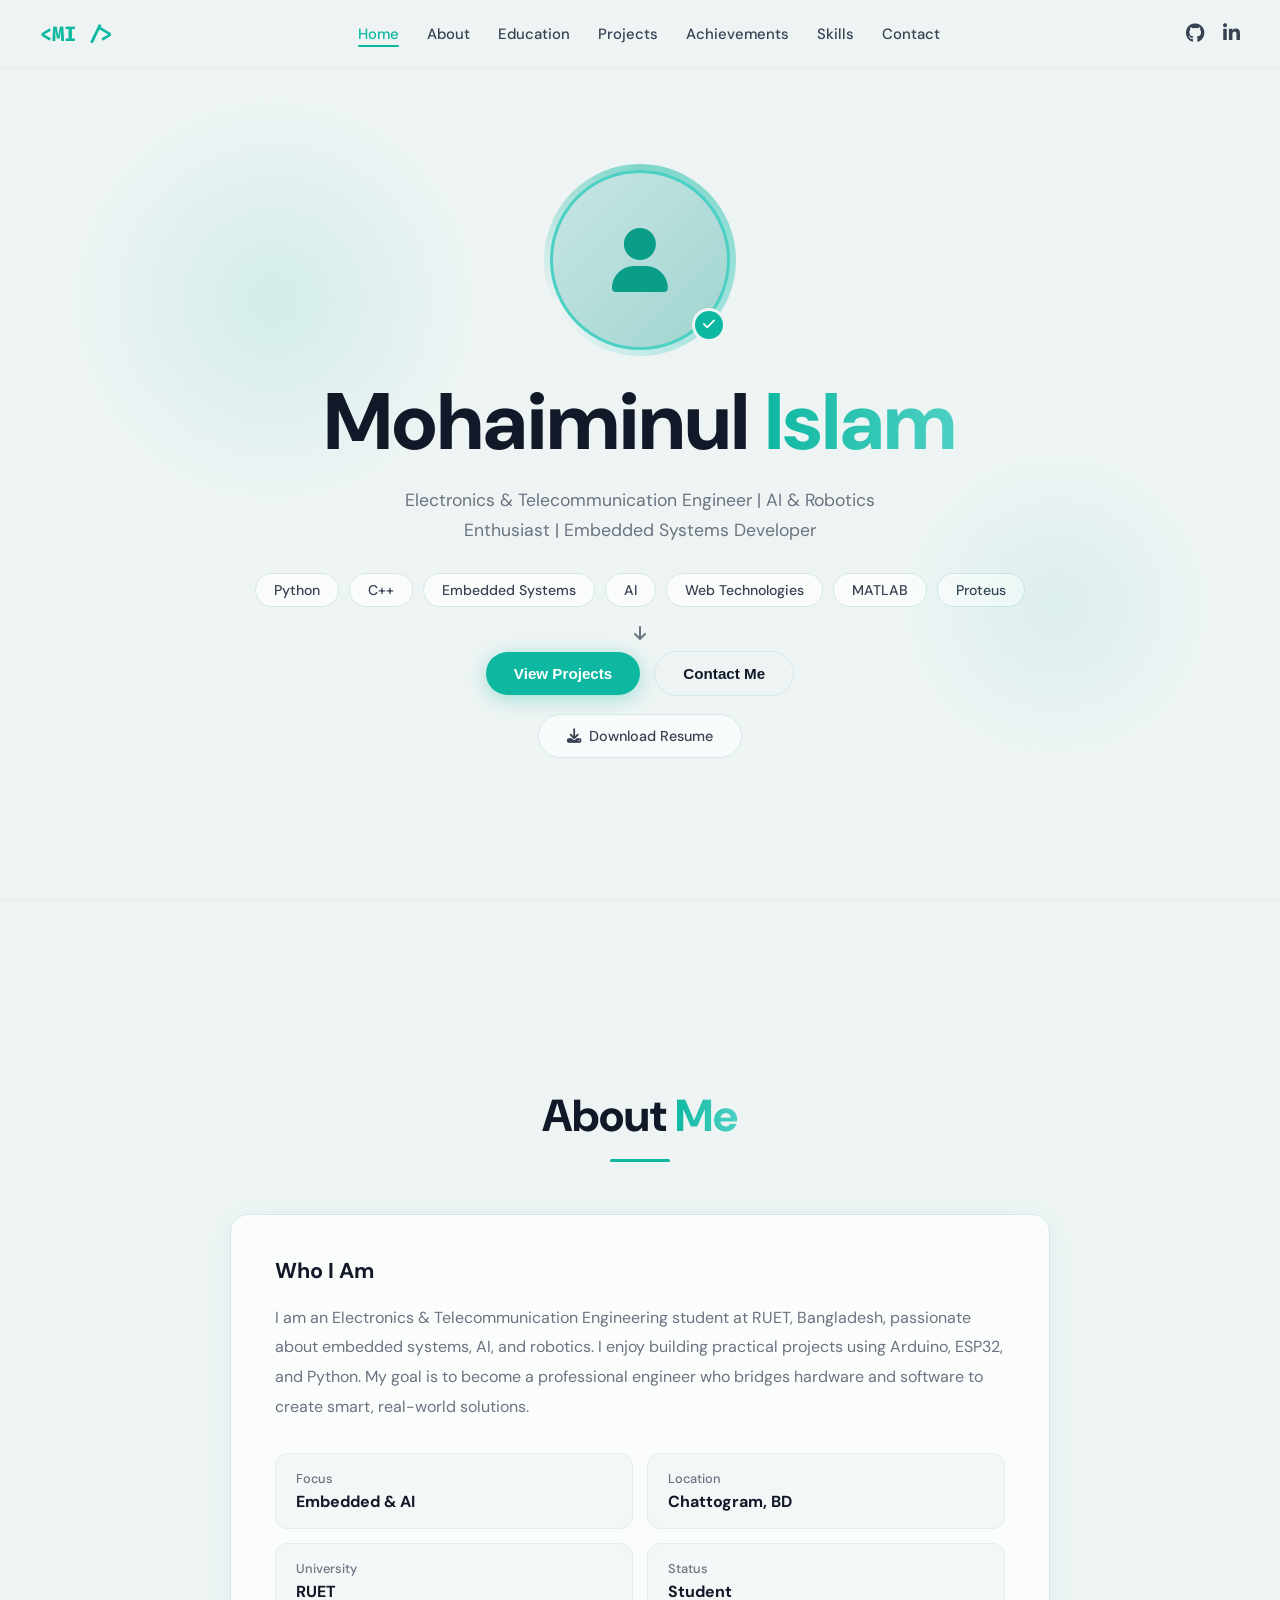
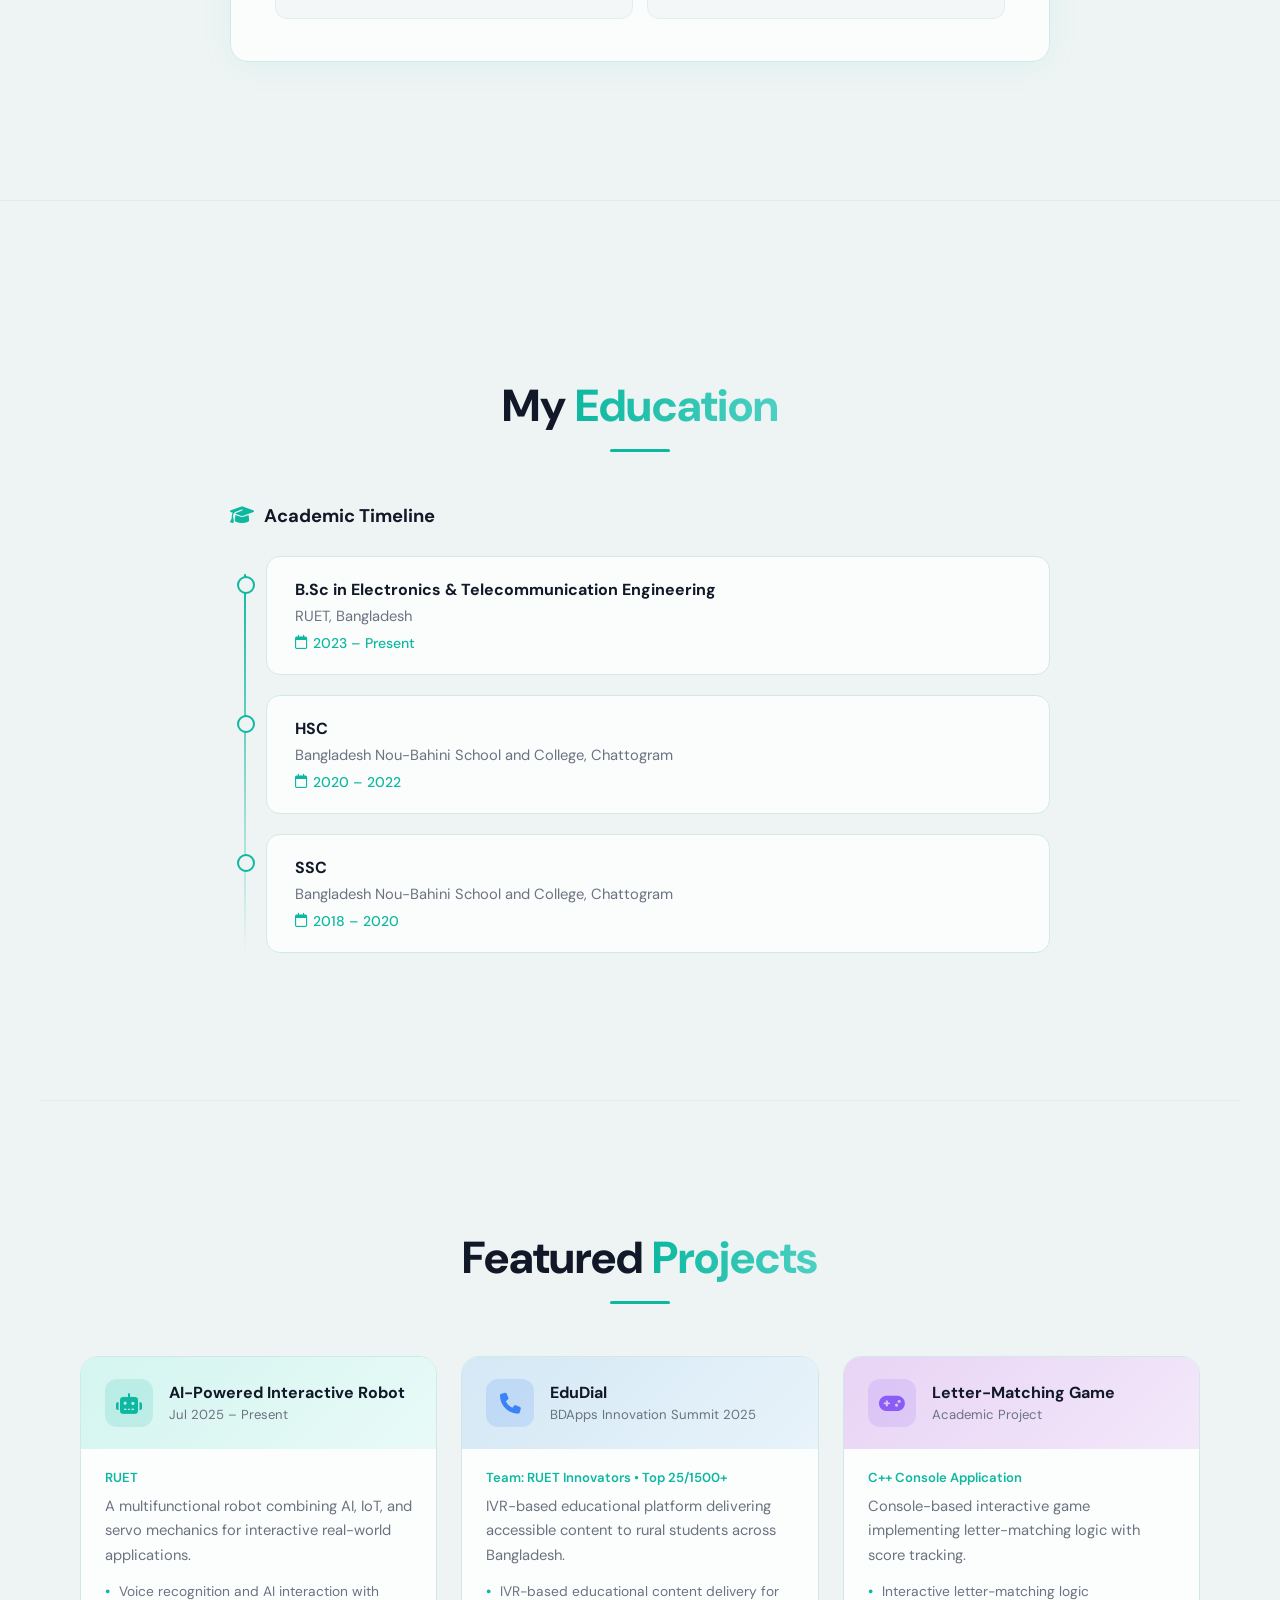
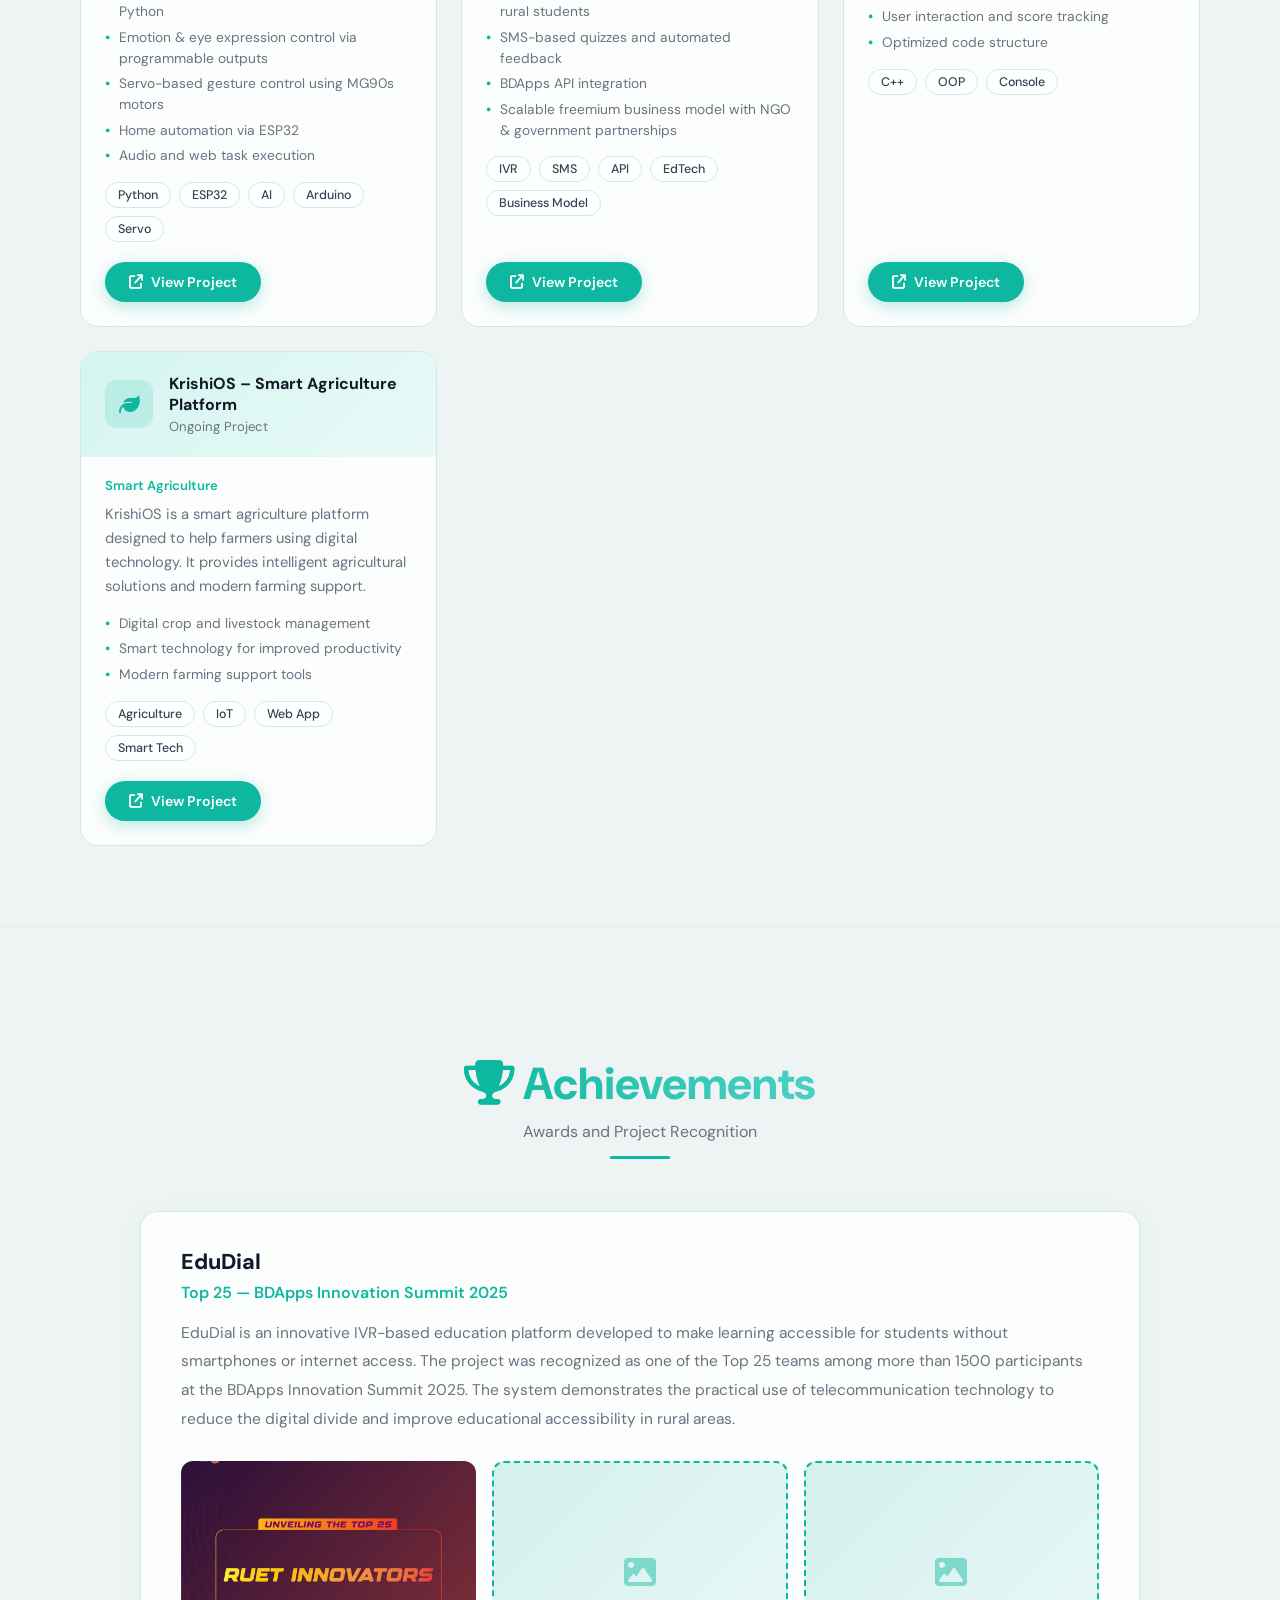
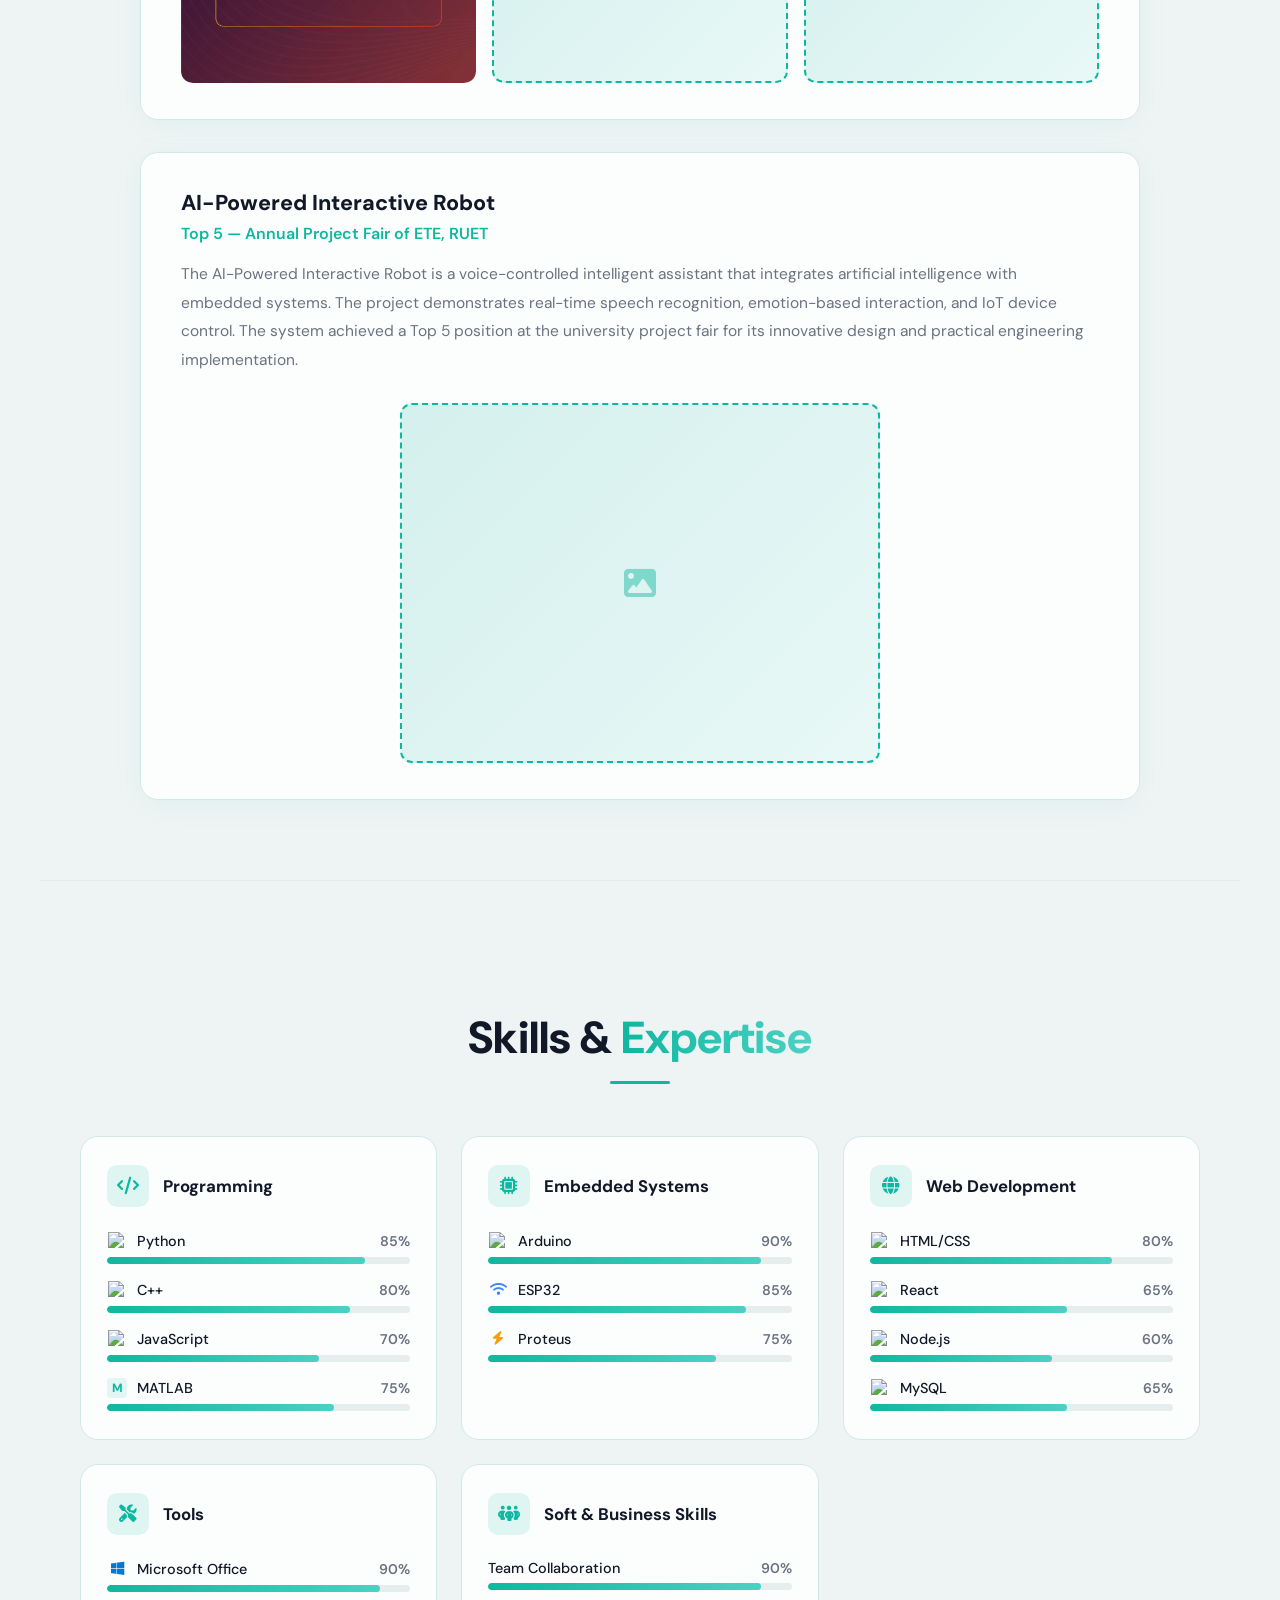
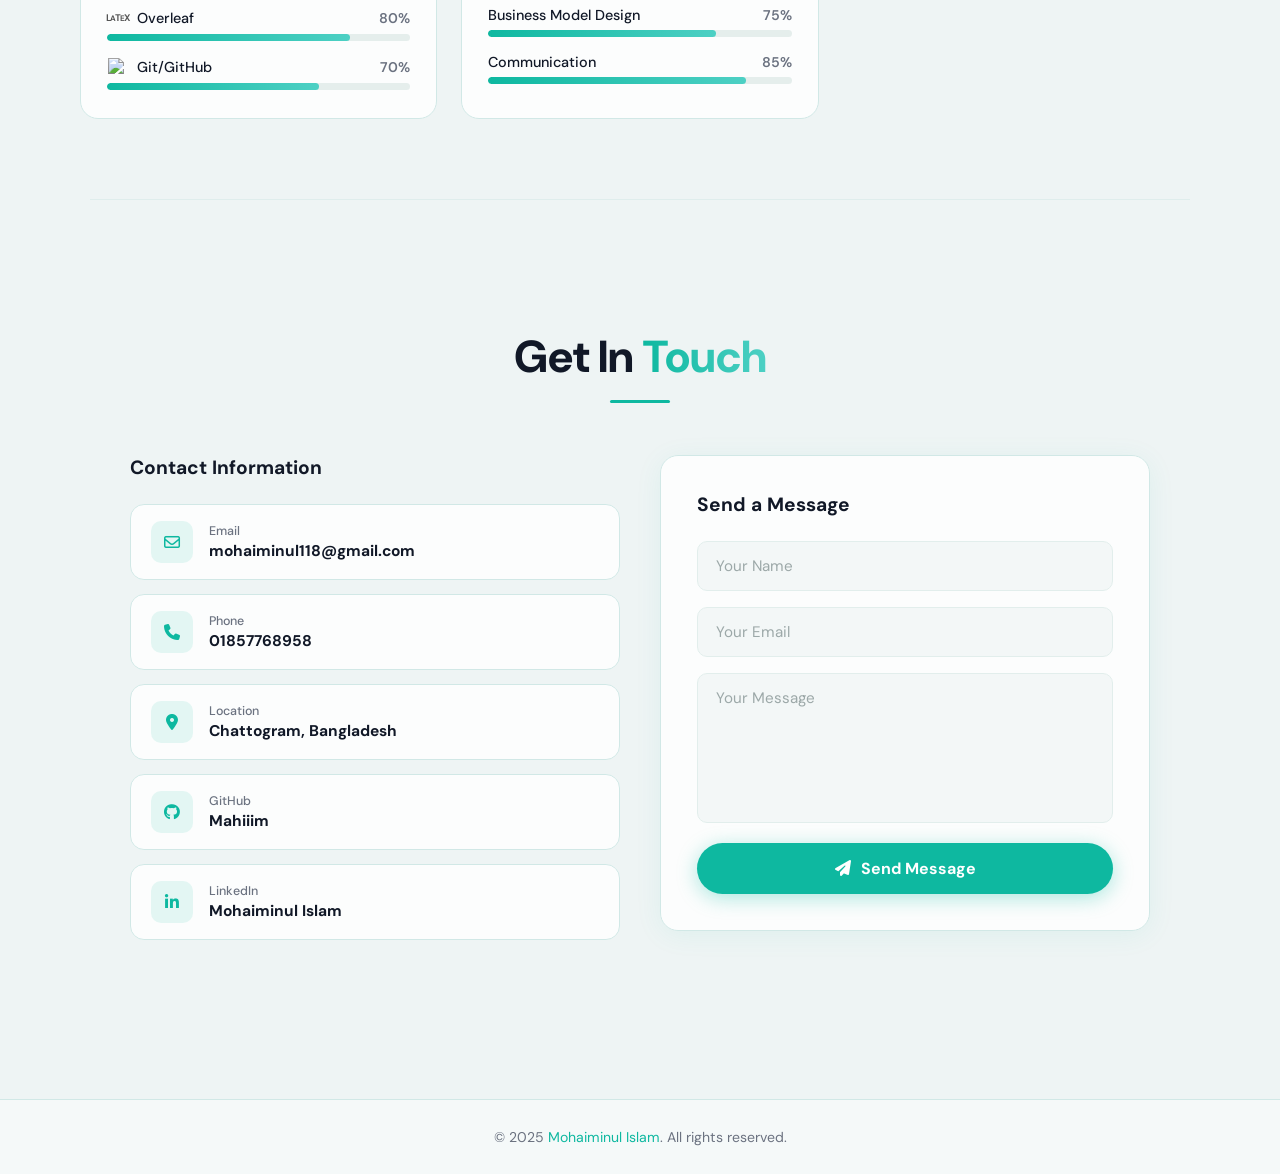
==== index.html @ 90b7b918 "Add image" ====
<!DOCTYPE html>
<html lang="en">
<head>
  <meta charset="UTF-8"/>
  <meta name="viewport" content="width=device-width, initial-scale=1.0"/>
  <title>Mohaiminul Islam | Portfolio</title>
  <link rel="preconnect" href="https://fonts.googleapis.com"/>
  <link rel="preconnect" href="https://fonts.gstatic.com" crossorigin/>
  <link href="https://fonts.googleapis.com/css2?family=DM+Sans:wght@400;500;600;700;800&family=Fira+Code:wght@500;700&display=swap" rel="stylesheet"/>
  <link rel="stylesheet" href="https://cdnjs.cloudflare.com/ajax/libs/font-awesome/6.5.0/css/all.min.css"/>
  <link rel="stylesheet" href="css/style.css"/>
  <script src="https://cdn.jsdelivr.net/npm/@emailjs/browser@4/dist/email.min.js"></script>
</head>
<body>

  <!-- ===== NAVBAR ===== -->
  <nav id="navbar">
    <span class="nav-logo" onclick="scrollToSection('home')">&lt;MI /&gt;</span>
    <ul class="nav-links">
      <li><a data-section="home"         onclick="scrollToSection('home')">Home</a></li>
      <li><a data-section="about"        onclick="scrollToSection('about')">About</a></li>
      <li><a data-section="education"    onclick="scrollToSection('education')">Education</a></li>
      <li><a data-section="projects"     onclick="scrollToSection('projects')">Projects</a></li>
      <li><a data-section="achievements" onclick="scrollToSection('achievements')">Achievements</a></li>
      <li><a data-section="skills"       onclick="scrollToSection('skills')">Skills</a></li>
      <li><a data-section="contact"      onclick="scrollToSection('contact')">Contact</a></li>
    </ul>
    <div class="nav-right">
      <a href="https://github.com/Mahiiim" target="_blank" class="nav-icon social-icon"><i class="fa-brands fa-github"></i></a>
      <a href="https://linkedin.com/in/MohaiminulIslam" target="_blank" class="nav-icon social-icon"><i class="fa-brands fa-linkedin-in"></i></a>
      <div class="hamburger" id="hamburger"><span></span><span></span><span></span></div>
    </div>
  </nav>

  <!-- Mobile Menu -->
  <div class="mobile-menu" id="mobileMenu">
    <a onclick="scrollToSection('home');closeMobileMenu()">Home</a>
    <a onclick="scrollToSection('about');closeMobileMenu()">About</a>
    <a onclick="scrollToSection('education');closeMobileMenu()">Education</a>
    <a onclick="scrollToSection('projects');closeMobileMenu()">Projects</a>
    <a onclick="scrollToSection('achievements');closeMobileMenu()">Achievements</a>
    <a onclick="scrollToSection('skills');closeMobileMenu()">Skills</a>
    <a onclick="scrollToSection('contact');closeMobileMenu()">Contact</a>
  </div>

  <!-- ===========================  HOME  =========================== -->
  <section id="home">
    <div class="hero-avatar">
      <img src="images/profile.jpg" alt="Mohaiminul Islam"
           onerror="this.style.display='none';this.nextElementSibling.style.display='flex';"/>
      <div class="avatar-placeholder" style="display:none;"><i class="fa-solid fa-user"></i></div>
      <div class="badge"><i class="fa-solid fa-check"></i></div>
    </div>
    <h1 class="hero-name"><span class="first">Mohaiminul </span><span class="last">Islam</span></h1>
    <p class="hero-tagline">Electronics &amp; Telecommunication Engineer | AI &amp; Robotics Enthusiast | Embedded Systems Developer</p>
    <div class="hero-tags">
      <span>Python</span><span>C++</span><span>Embedded Systems</span>
      <span>AI</span><span>Web Technologies</span><span>MATLAB</span><span>Proteus</span>
    </div>
    <div class="hero-cta">
      <div class="arrow-indicator"><i class="fa-solid fa-arrow-down"></i></div>
      <button class="btn-primary"   onclick="scrollToSection('projects')">View Projects</button>
      <button class="btn-secondary" onclick="scrollToSection('contact')">Contact Me</button>
    </div>
    <div class="hero-resume">
      <a href="images/resume.pdf" download class="btn-resume">
        <i class="fa-solid fa-download"></i> Download Resume
      </a>
    </div>
  </section>

  <!-- ===========================  ABOUT  =========================== -->
  <section id="about">
    <div class="section-heading">
      <h2>About <span>Me</span></h2>
      <div class="heading-line"></div>
    </div>
    <div class="about-card">
      <h3>Who I Am</h3>
      <p>I am an Electronics &amp; Telecommunication Engineering student at RUET, Bangladesh, passionate about embedded systems, AI, and robotics. I enjoy building practical projects using Arduino, ESP32, and Python. My goal is to become a professional engineer who bridges hardware and software to create smart, real-world solutions.</p>
      <div class="info-grid">
        <div class="info-box"><div class="label">Focus</div><div class="value">Embedded &amp; AI</div></div>
        <div class="info-box"><div class="label">Location</div><div class="value">Chattogram, BD</div></div>
        <div class="info-box"><div class="label">University</div><div class="value">RUET</div></div>
        <div class="info-box"><div class="label">Status</div><div class="value">Student</div></div>
      </div>
    </div>
  </section>

  <!-- ===========================  EDUCATION  =========================== -->
  <section id="education">
    <div class="section-heading">
      <h2>My <span>Education</span></h2>
      <div class="heading-line"></div>
    </div>
    <div class="edu-content">
      <h2 class="timeline-label"><i class="fa-solid fa-graduation-cap"></i> Academic Timeline</h2>
      <div class="timeline">
        <div class="timeline-item">
          <div class="timeline-dot"></div>
          <div class="timeline-card">
            <h4>B.Sc in Electronics &amp; Telecommunication Engineering</h4>
            <p class="tl-institution">RUET, Bangladesh</p>
            <p class="tl-date"><i class="fa-regular fa-calendar"></i> 2023 – Present</p>
          </div>
        </div>
        <div class="timeline-item">
          <div class="timeline-dot"></div>
          <div class="timeline-card">
            <h4>HSC</h4>
            <p class="tl-institution">Bangladesh Nou-Bahini School and College, Chattogram</p>
            <p class="tl-date"><i class="fa-regular fa-calendar"></i> 2020 – 2022</p>
          </div>
        </div>
        <div class="timeline-item">
          <div class="timeline-dot"></div>
          <div class="timeline-card">
            <h4>SSC</h4>
            <p class="tl-institution">Bangladesh Nou-Bahini School and College, Chattogram</p>
            <p class="tl-date"><i class="fa-regular fa-calendar"></i> 2018 – 2020</p>
          </div>
        </div>
      </div>
    </div>
  </section>

  <!-- ===========================  PROJECTS  =========================== -->
  <section id="projects">
    <div class="section-heading">
      <h2>Featured <span>Projects</span></h2>
      <div class="heading-line"></div>
    </div>
    <div class="proj-grid">
      <div class="proj-card proj-card--teal">
        <div class="proj-card-top">
          <div class="proj-icon proj-icon--teal"><i class="fa-solid fa-robot"></i></div>
          <div><h3>AI-Powered Interactive Robot</h3><p class="proj-meta">Jul 2025 – Present</p></div>
        </div>
        <div class="proj-card-body">
          <p class="proj-tag-label">RUET</p>
          <p class="proj-desc">A multifunctional robot combining AI, IoT, and servo mechanics for interactive real-world applications.</p>
          <ul class="proj-bullets">
            <li>Voice recognition and AI interaction with Python</li>
            <li>Emotion &amp; eye expression control via programmable outputs</li>
            <li>Servo-based gesture control using MG90s motors</li>
            <li>Home automation via ESP32</li>
            <li>Audio and web task execution</li>
          </ul>
          <div class="proj-tags"><span>Python</span><span>ESP32</span><span>AI</span><span>Arduino</span><span>Servo</span></div>
          <a href="ai-robot.html" class="btn-view-project"><i class="fa-solid fa-arrow-up-right-from-square"></i> View Project</a>
        </div>
      </div>
      <div class="proj-card proj-card--blue">
        <div class="proj-card-top">
          <div class="proj-icon proj-icon--blue"><i class="fa-solid fa-phone"></i></div>
          <div><h3>EduDial</h3><p class="proj-meta">BDApps Innovation Summit 2025</p></div>
        </div>
        <div class="proj-card-body">
          <p class="proj-tag-label">Team: RUET Innovators • Top 25/1500+</p>
          <p class="proj-desc">IVR-based educational platform delivering accessible content to rural students across Bangladesh.</p>
          <ul class="proj-bullets">
            <li>IVR-based educational content delivery for rural students</li>
            <li>SMS-based quizzes and automated feedback</li>
            <li>BDApps API integration</li>
            <li>Scalable freemium business model with NGO &amp; government partnerships</li>
          </ul>
          <div class="proj-tags"><span>IVR</span><span>SMS</span><span>API</span><span>EdTech</span><span>Business Model</span></div>
          <a href="edudial.html" class="btn-view-project"><i class="fa-solid fa-arrow-up-right-from-square"></i> View Project</a>
        </div>
      </div>
      <div class="proj-card proj-card--purple">
        <div class="proj-card-top">
          <div class="proj-icon proj-icon--purple"><i class="fa-solid fa-gamepad"></i></div>
          <div><h3>Letter-Matching Game</h3><p class="proj-meta">Academic Project</p></div>
        </div>
        <div class="proj-card-body">
          <p class="proj-tag-label">C++ Console Application</p>
          <p class="proj-desc">Console-based interactive game implementing letter-matching logic with score tracking.</p>
          <ul class="proj-bullets">
            <li>Interactive letter-matching logic</li>
            <li>User interaction and score tracking</li>
            <li>Optimized code structure</li>
          </ul>
          <div class="proj-tags"><span>C++</span><span>OOP</span><span>Console</span></div>
          <a href="lettermatching.html" class="btn-view-project"><i class="fa-solid fa-arrow-up-right-from-square"></i> View Project</a>
        </div>
      </div>
      <div class="proj-card proj-card--teal">
        <div class="proj-card-top">
          <div class="proj-icon proj-icon--teal"><i class="fa-solid fa-leaf"></i></div>
          <div><h3>KrishiOS – Smart Agriculture Platform</h3><p class="proj-meta">Ongoing Project</p></div>
        </div>
        <div class="proj-card-body">
          <p class="proj-tag-label">Smart Agriculture</p>
          <p class="proj-desc">KrishiOS is a smart agriculture platform designed to help farmers using digital technology. It provides intelligent agricultural solutions and modern farming support.</p>
          <ul class="proj-bullets">
            <li>Digital crop and livestock management</li>
            <li>Smart technology for improved productivity</li>
            <li>Modern farming support tools</li>
          </ul>
          <div class="proj-tags"><span>Agriculture</span><span>IoT</span><span>Web App</span><span>Smart Tech</span></div>
          <a href="krishiOs.html" class="btn-view-project"><i class="fa-solid fa-arrow-up-right-from-square"></i> View Project</a>
        </div>
      </div>
    </div>
  </section>

  <!-- ===========================  ACHIEVEMENTS  =========================== -->
  <section id="achievements">
    <div class="section-heading">
      <h2><span><i class="fa-solid fa-trophy" style="-webkit-text-fill-color:var(--teal);"></i> Achievements</span></h2>
      <p style="color:var(--text-gray);margin-top:8px;font-size:1rem;">Awards and Project Recognition</p>
      <div class="heading-line"></div>
    </div>
    <div class="achieve-cards-wrap">
      <div class="achieve-card">
        <div class="achieve-card-text">
          <h3>EduDial</h3>
          <p class="achieve-award">Top 25 — BDApps Innovation Summit 2025</p>
          <p class="achieve-desc">EduDial is an innovative IVR-based education platform developed to make learning accessible for students without smartphones or internet access. The project was recognized as one of the Top 25 teams among more than 1500 participants at the BDApps Innovation Summit 2025. The system demonstrates the practical use of telecommunication technology to reduce the digital divide and improve educational accessibility in rural areas.</p>
        </div>
        <div class="achieve-gallery--3">
          <div class="achieve-img-wrap"><img src="images/IMG_0254.JPG.jpeg" alt="RUET Innovators Top 25" onerror="this.parentElement.classList.add('img-placeholder')"/><div class="img-overlay"></div></div>
          <div class="achieve-img-wrap"><img src="images/IMG_0753.JPEG" alt="BDApps Summit team" onerror="this.parentElement.classList.add('img-placeholder')"/><div class="img-overlay"></div></div>
          <div class="achieve-img-wrap"><img src="images/IMG_0755.JPEG" alt="BDApps members" onerror="this.parentElement.classList.add('img-placeholder')"/><div class="img-overlay"></div></div>
        </div>
      </div>
      <div class="achieve-card">
        <div class="achieve-card-text">
          <h3>AI-Powered Interactive Robot</h3>
          <p class="achieve-award">Top 5 — Annual Project Fair of ETE, RUET</p>
          <p class="achieve-desc">The AI-Powered Interactive Robot is a voice-controlled intelligent assistant that integrates artificial intelligence with embedded systems. The project demonstrates real-time speech recognition, emotion-based interaction, and IoT device control. The system achieved a Top 5 position at the university project fair for its innovative design and practical engineering implementation.</p>
        </div>
        <div class="achieve-gallery--1">
          <div class="achieve-img-wrap">
            <img src="https://image2url.com/r2/default/images/1772452207866-7b30d4d9-aacf-4622-9e79-ce014842927f.blob" alt="AI Robot Project Fair" onerror="this.parentElement.classList.add('img-placeholder')"/>
            <div class="img-overlay"></div>
          </div>
        </div>
      </div>
    </div>
  </section>

  <!-- ===========================  SKILLS  =========================== -->
  <section id="skills">
    <div class="section-heading">
      <h2>Skills &amp; <span>Expertise</span></h2>
      <div class="heading-line"></div>
    </div>
    <div class="skills-grid">
      <div class="skill-card">
        <div class="skill-card-header"><div class="skill-icon skill-icon--teal"><i class="fa-solid fa-code"></i></div><h3>Programming</h3></div>
        <div class="skill-list">
          <div class="skill-item"><div class="skill-info"><span class="skill-logo"><img src="https://cdn.jsdelivr.net/gh/devicons/devicon/icons/python/python-original.svg" alt="Python"/></span><span class="skill-name">Python</span><span class="skill-pct">85%</span></div><div class="skill-bar"><div class="skill-fill" data-width="85"></div></div></div>
          <div class="skill-item"><div class="skill-info"><span class="skill-logo"><img src="https://cdn.jsdelivr.net/gh/devicons/devicon/icons/cplusplus/cplusplus-original.svg" alt="C++"/></span><span class="skill-name">C++</span><span class="skill-pct">80%</span></div><div class="skill-bar"><div class="skill-fill" data-width="80"></div></div></div>
          <div class="skill-item"><div class="skill-info"><span class="skill-logo"><img src="https://cdn.jsdelivr.net/gh/devicons/devicon/icons/javascript/javascript-original.svg" alt="JS"/></span><span class="skill-name">JavaScript</span><span class="skill-pct">70%</span></div><div class="skill-bar"><div class="skill-fill" data-width="70"></div></div></div>
          <div class="skill-item"><div class="skill-info"><span class="skill-logo skill-logo--text">M</span><span class="skill-name">MATLAB</span><span class="skill-pct">75%</span></div><div class="skill-bar"><div class="skill-fill" data-width="75"></div></div></div>
        </div>
      </div>
      <div class="skill-card">
        <div class="skill-card-header"><div class="skill-icon skill-icon--teal"><i class="fa-solid fa-microchip"></i></div><h3>Embedded Systems</h3></div>
        <div class="skill-list">
          <div class="skill-item"><div class="skill-info"><span class="skill-logo"><img src="https://cdn.jsdelivr.net/gh/devicons/devicon/icons/arduino/arduino-original.svg" alt="Arduino"/></span><span class="skill-name">Arduino</span><span class="skill-pct">90%</span></div><div class="skill-bar"><div class="skill-fill" data-width="90"></div></div></div>
          <div class="skill-item"><div class="skill-info"><span class="skill-logo skill-logo--esp"><i class="fa-solid fa-wifi"></i></span><span class="skill-name">ESP32</span><span class="skill-pct">85%</span></div><div class="skill-bar"><div class="skill-fill" data-width="85"></div></div></div>
          <div class="skill-item"><div class="skill-info"><span class="skill-logo skill-logo--proteus"><i class="fa-solid fa-bolt"></i></span><span class="skill-name">Proteus</span><span class="skill-pct">75%</span></div><div class="skill-bar"><div class="skill-fill" data-width="75"></div></div></div>
        </div>
      </div>
      <div class="skill-card">
        <div class="skill-card-header"><div class="skill-icon skill-icon--teal"><i class="fa-solid fa-globe"></i></div><h3>Web Development</h3></div>
        <div class="skill-list">
          <div class="skill-item"><div class="skill-info"><span class="skill-logo"><img src="https://cdn.jsdelivr.net/gh/devicons/devicon/icons/html5/html5-original.svg" alt="HTML"/></span><span class="skill-name">HTML/CSS</span><span class="skill-pct">80%</span></div><div class="skill-bar"><div class="skill-fill" data-width="80"></div></div></div>
          <div class="skill-item"><div class="skill-info"><span class="skill-logo"><img src="https://cdn.jsdelivr.net/gh/devicons/devicon/icons/react/react-original.svg" alt="React"/></span><span class="skill-name">React</span><span class="skill-pct">65%</span></div><div class="skill-bar"><div class="skill-fill" data-width="65"></div></div></div>
          <div class="skill-item"><div class="skill-info"><span class="skill-logo"><img src="https://cdn.jsdelivr.net/gh/devicons/devicon/icons/nodejs/nodejs-original.svg" alt="Node"/></span><span class="skill-name">Node.js</span><span class="skill-pct">60%</span></div><div class="skill-bar"><div class="skill-fill" data-width="60"></div></div></div>
          <div class="skill-item"><div class="skill-info"><span class="skill-logo"><img src="https://cdn.jsdelivr.net/gh/devicons/devicon/icons/mysql/mysql-original.svg" alt="MySQL"/></span><span class="skill-name">MySQL</span><span class="skill-pct">65%</span></div><div class="skill-bar"><div class="skill-fill" data-width="65"></div></div></div>
        </div>
      </div>
      <div class="skill-card">
        <div class="skill-card-header"><div class="skill-icon skill-icon--teal"><i class="fa-solid fa-screwdriver-wrench"></i></div><h3>Tools</h3></div>
        <div class="skill-list">
          <div class="skill-item"><div class="skill-info"><span class="skill-logo skill-logo--ms"><i class="fa-brands fa-windows"></i></span><span class="skill-name">Microsoft Office</span><span class="skill-pct">90%</span></div><div class="skill-bar"><div class="skill-fill" data-width="90"></div></div></div>
          <div class="skill-item"><div class="skill-info"><span class="skill-logo skill-logo--tex">L<sup>A</sup>T<sub>E</sub>X</span><span class="skill-name">Overleaf</span><span class="skill-pct">80%</span></div><div class="skill-bar"><div class="skill-fill" data-width="80"></div></div></div>
          <div class="skill-item"><div class="skill-info"><span class="skill-logo"><img src="https://cdn.jsdelivr.net/gh/devicons/devicon/icons/git/git-original.svg" alt="Git"/></span><span class="skill-name">Git/GitHub</span><span class="skill-pct">70%</span></div><div class="skill-bar"><div class="skill-fill" data-width="70"></div></div></div>
        </div>
      </div>
      <div class="skill-card">
        <div class="skill-card-header"><div class="skill-icon skill-icon--teal"><i class="fa-solid fa-people-group"></i></div><h3>Soft &amp; Business Skills</h3></div>
        <div class="skill-list">
          <div class="skill-item"><div class="skill-info"><span class="skill-name" style="margin-left:0">Team Collaboration</span><span class="skill-pct">90%</span></div><div class="skill-bar"><div class="skill-fill" data-width="90"></div></div></div>
          <div class="skill-item"><div class="skill-info"><span class="skill-name" style="margin-left:0">Business Model Design</span><span class="skill-pct">75%</span></div><div class="skill-bar"><div class="skill-fill" data-width="75"></div></div></div>
          <div class="skill-item"><div class="skill-info"><span class="skill-name" style="margin-left:0">Communication</span><span class="skill-pct">85%</span></div><div class="skill-bar"><div class="skill-fill" data-width="85"></div></div></div>
        </div>
      </div>
    </div>
  </section>

  <!-- ===========================  CONTACT  =========================== -->
  <section id="contact">
    <div class="section-heading">
      <h2>Get In <span>Touch</span></h2>
      <div class="heading-line"></div>
    </div>
    <div class="contact-layout">
      <div>
        <p class="contact-info-title">Contact Information</p>
        <div class="contact-info-list">
          <div class="contact-info-item"><div class="contact-info-icon"><i class="fa-regular fa-envelope"></i></div><div class="contact-info-text"><span class="ci-label">Email</span><span class="ci-value">mohaiminul118@gmail.com</span></div></div>
          <div class="contact-info-item"><div class="contact-info-icon"><i class="fa-solid fa-phone"></i></div><div class="contact-info-text"><span class="ci-label">Phone</span><span class="ci-value">01857768958</span></div></div>
          <div class="contact-info-item"><div class="contact-info-icon"><i class="fa-solid fa-location-dot"></i></div><div class="contact-info-text"><span class="ci-label">Location</span><span class="ci-value">Chattogram, Bangladesh</span></div></div>
          <div class="contact-info-item"><div class="contact-info-icon"><i class="fa-brands fa-github"></i></div><div class="contact-info-text"><span class="ci-label">GitHub</span><a href="https://github.com/Mahiiim" target="_blank" class="ci-value ci-link">Mahiiim</a></div></div>
          <div class="contact-info-item"><div class="contact-info-icon"><i class="fa-brands fa-linkedin-in"></i></div><div class="contact-info-text"><span class="ci-label">LinkedIn</span><a href="https://linkedin.com/in/MohaiminulIslam" target="_blank" class="ci-value ci-link">Mohaiminul Islam</a></div></div>
        </div>
      </div>
      <div class="contact-form-card">
        <p class="contact-form-title">Send a Message</p>
        <div id="formSuccess" class="form-success" style="display:none;"><i class="fa-solid fa-circle-check"></i> Message sent! I'll get back to you soon.</div>
        <div id="formError"   class="form-error"   style="display:none;"><i class="fa-solid fa-circle-exclamation"></i> Something went wrong. Please try again.</div>
        <div class="contact-form">
          <input type="text"  id="userName"    class="form-input"    placeholder="Your Name"/>
          <input type="email" id="userEmail"   class="form-input"    placeholder="Your Email"/>
          <textarea           id="userMessage" class="form-textarea" placeholder="Your Message" rows="6"></textarea>
          <button class="btn-send" id="sendBtn" onclick="sendMessage()">
            <i class="fa-solid fa-paper-plane"></i> Send Message
          </button>
        </div>
      </div>
    </div>
  </section>

  <!-- Lightbox -->
  <div class="lightbox" id="lightbox">
    <span class="lightbox-close" id="lightboxClose"><i class="fa-solid fa-xmark"></i></span>
    <img src="" alt="" id="lightboxImg"/>
  </div>

  <!-- ===== FOOTER ===== -->
  <footer>
    <p>&copy; 2025 <span>Mohaiminul Islam</span>. All rights reserved.</p>
  </footer>

  <script src="js/script.js"></script>
</body>
</html>
---- css/style.css ----
/* ========== CSS VARIABLES ========== */
:root {
  --teal: #0eb8a0;
  --teal-dark: #0a9e89;
  --teal-light: #4dd0c4;
  --bg: #eef4f4;
  --text-dark: #111827;
  --text-mid: #374151;
  --text-gray: #6b7280;
  --white: #ffffff;
  --border: #d1e8e6;
  --nav-height: 68px;
}

/* ========== RESET ========== */
*, *::before, *::after { margin:0; padding:0; box-sizing:border-box; }
html { scroll-behavior: smooth; }
body {
  font-family: 'DM Sans', sans-serif;
  background-color: var(--bg);
  color: var(--text-dark);
  min-height: 100vh;
  overflow-x: hidden;
}
a { text-decoration: none; color: inherit; }

/* ========== NAVBAR ========== */
nav {
  position: fixed;
  top: 0; left: 0; width: 100%;
  height: var(--nav-height);
  display: flex;
  align-items: center;
  justify-content: space-between;
  padding: 0 40px;
  background: rgba(238,244,244,0.85);
  backdrop-filter: blur(12px);
  -webkit-backdrop-filter: blur(12px);
  border-bottom: 1px solid rgba(209,232,230,0.5);
  z-index: 1000;
  transition: background 0.3s ease, box-shadow 0.3s ease;
}
nav.scrolled {
  background: rgba(238,244,244,0.97);
  box-shadow: 0 2px 20px rgba(14,184,160,0.1);
}
.nav-logo {
  font-family: 'Fira Code', monospace;
  font-size: 1.3rem; font-weight: 700;
  color: var(--teal);
  cursor: pointer;
}
.nav-links { display:flex; align-items:center; gap:28px; list-style:none; }
.nav-links a {
  font-size: 0.93rem; font-weight: 500;
  color: var(--text-mid);
  position: relative;
  transition: color 0.25s ease;
  cursor: pointer;
}
.nav-links a::after {
  content:''; position:absolute; bottom:-3px; left:0;
  width:0; height:2px;
  background: var(--teal); border-radius:2px;
  transition: width 0.25s ease;
}
.nav-links a:hover, .nav-links a.active { color: var(--teal); }
.nav-links a:hover::after, .nav-links a.active::after { width: 100%; }
.nav-right { display:flex; align-items:center; gap:18px; }
.nav-icon {
  color: var(--text-mid); font-size:1.2rem;
  transition: color 0.25s ease; cursor:pointer;
  display:flex; align-items:center;
}
.nav-icon:hover { color: var(--teal); }
.hamburger { display:none; flex-direction:column; gap:5px; cursor:pointer; padding:4px; }
.hamburger span {
  display:block; width:22px; height:2px;
  background: var(--text-mid); border-radius:2px;
  transition: all 0.3s ease;
}
.hamburger.open span:nth-child(1) { transform: translateY(7px) rotate(45deg); }
.hamburger.open span:nth-child(2) { opacity:0; }
.hamburger.open span:nth-child(3) { transform: translateY(-7px) rotate(-45deg); }
.mobile-menu {
  display:none; position:fixed;
  top: var(--nav-height); left:0; width:100%;
  background: rgba(238,244,244,0.98);
  backdrop-filter: blur(12px);
  border-bottom: 1px solid var(--border);
  padding: 20px 40px;
  flex-direction:column; gap:16px; z-index:999;
}
.mobile-menu.open { display:flex; }
.mobile-menu a {
  font-size:1rem; font-weight:500; color: var(--text-mid);
  padding:8px 0; border-bottom:1px solid var(--border);
  transition:color 0.2s; cursor:pointer;
}
.mobile-menu a:hover { color: var(--teal); }

/* ========== SECTIONS ========== */
section {
  min-height: 100vh;
  padding: calc(var(--nav-height) + 60px) 40px 80px;
  scroll-margin-top: var(--nav-height);
}
section:not(#home) { border-top: 1px solid rgba(209,232,230,0.5); }

/* ========== SHARED HEADING ========== */
.section-heading { text-align:center; margin-bottom:52px; animation: fadeInDown 0.7s ease both; }
.section-heading h2 { font-size: clamp(2rem,5vw,2.8rem); font-weight:800; color: var(--text-dark); }
.section-heading h2 span {
  background: linear-gradient(90deg, var(--teal), var(--teal-light));
  -webkit-background-clip: text; -webkit-text-fill-color: transparent; background-clip:text;
}
.section-heading h2.all-teal { background: linear-gradient(90deg, var(--teal), var(--teal-light)); -webkit-background-clip:text; -webkit-text-fill-color:transparent; background-clip:text; }
.heading-line { width:60px; height:3px; background: var(--teal); border-radius:2px; margin:14px auto 0; }
.section-heading .sub-text { font-size:1rem; color: var(--text-gray); margin-top:8px; }

/* ==============================
   HOME
   ============================== */
#home {
  display:flex; flex-direction:column;
  align-items:center; justify-content:center;
  text-align:center;
  padding-top: calc(var(--nav-height) + 40px);
  position:relative; overflow:hidden;
}
#home::before {
  content:''; position:absolute; top:10%; left:5%;
  width:420px; height:420px;
  background: radial-gradient(circle, rgba(14,184,160,0.12) 0%, transparent 70%);
  border-radius:50%; pointer-events:none;
}
#home::after {
  content:''; position:absolute; bottom:15%; right:5%;
  width:320px; height:320px;
  background: radial-gradient(circle, rgba(14,184,160,0.08) 0%, transparent 70%);
  border-radius:50%; pointer-events:none;
}
.hero-avatar { position:relative; width:180px; height:180px; margin-bottom:28px; animation: fadeInDown 0.8s ease both; }
.hero-avatar::before {
  content:''; position:absolute; inset:-6px; border-radius:50%;
  background: conic-gradient(var(--teal), var(--teal-light), transparent, var(--teal));
  animation: spin 6s linear infinite; opacity:0.5; z-index:-1;
}
.hero-avatar img { width:180px; height:180px; border-radius:50%; object-fit:cover; object-position:top; border:3px solid var(--teal-light); display:block; }
.hero-avatar .avatar-placeholder {
  width:180px; height:180px; border-radius:50%;
  background: linear-gradient(135deg,#c8e6e4,#a0d4d0);
  border:3px solid var(--teal-light);
  display:flex; align-items:center; justify-content:center;
  font-size:4rem; color: var(--teal-dark);
}
.hero-avatar .badge {
  position:absolute; bottom:8px; right:4px;
  width:34px; height:34px; border-radius:50%;
  background: var(--teal); border:3px solid var(--bg);
  display:flex; align-items:center; justify-content:center;
  color:white; font-size:0.85rem;
}
.hero-name { font-size:clamp(2.8rem,7vw,5rem); font-weight:800; line-height:1.1; margin-bottom:20px; animation: fadeInUp 0.8s ease 0.2s both; }
.hero-name .first { color: var(--text-dark); }
.hero-name .last { background: linear-gradient(90deg, var(--teal), var(--teal-light)); -webkit-background-clip:text; -webkit-text-fill-color:transparent; background-clip:text; }
.hero-tagline { font-size:clamp(0.95rem,2vw,1.1rem); color: var(--text-gray); max-width:520px; line-height:1.7; margin-bottom:28px; animation: fadeInUp 0.8s ease 0.35s both; }
.hero-tags { display:flex; flex-wrap:wrap; justify-content:center; gap:10px; margin-bottom:44px; animation: fadeInUp 0.8s ease 0.5s both; }
.hero-tags span { padding:7px 18px; border:1.5px solid var(--border); border-radius:999px; font-size:0.88rem; font-weight:500; color: var(--text-mid); background:rgba(255,255,255,0.7); transition:all 0.25s ease; }
.hero-tags span:hover { border-color: var(--teal); color: var(--teal); }
.hero-cta { display:flex; align-items:center; gap:14px; margin-bottom:18px; flex-wrap:wrap; justify-content:center; animation: fadeInUp 0.8s ease 0.65s both; position:relative; }
.hero-cta .arrow-indicator { position:absolute; top:-28px; left:50%; transform:translateX(-50%); color: var(--text-gray); animation: bounce 1.5s infinite; }
.btn-primary { display:inline-flex; align-items:center; gap:8px; padding:13px 28px; background: var(--teal); color:white; border-radius:999px; font-size:0.95rem; font-weight:600; border:none; cursor:pointer; transition:all 0.25s ease; box-shadow:0 4px 20px rgba(14,184,160,0.35); }
.btn-primary:hover { background: var(--teal-dark); transform:translateY(-2px); box-shadow:0 8px 28px rgba(14,184,160,0.45); }
.btn-secondary { display:inline-flex; align-items:center; gap:8px; padding:13px 28px; background:transparent; color: var(--text-dark); border-radius:999px; font-size:0.95rem; font-weight:600; border:1.5px solid var(--border); cursor:pointer; transition:all 0.25s ease; }
.btn-secondary:hover { border-color: var(--teal); color: var(--teal); transform:translateY(-2px); }
.hero-resume { animation: fadeInUp 0.8s ease 0.8s both; }
.btn-resume { display:inline-flex; align-items:center; gap:8px; padding:12px 28px; background:rgba(255,255,255,0.6); border:1.5px solid var(--border); border-radius:999px; font-size:0.9rem; font-weight:500; color: var(--text-mid); cursor:pointer; transition:all 0.25s ease; }
.btn-resume:hover { border-color: var(--teal); color: var(--teal); transform:translateY(-2px); }

/* ==============================
   ABOUT
   ============================== */
#about { display:flex; flex-direction:column; align-items:center; justify-content:center; }
.about-card { background:rgba(255,255,255,0.75); border:1px solid var(--border); border-radius:18px; padding:42px 44px; max-width:820px; width:100%; box-shadow:0 4px 32px rgba(14,184,160,0.07); animation: fadeInUp 0.7s ease 0.15s both; }
.about-card h3 { font-size:1.35rem; font-weight:700; color: var(--text-dark); margin-bottom:18px; }
.about-card p { font-size:1rem; color: var(--text-gray); line-height:1.85; margin-bottom:32px; }
.info-grid { display:grid; grid-template-columns:1fr 1fr; gap:14px; }
.info-box { background:#f3f7f7; border:1px solid #e2eeec; border-radius:12px; padding:16px 20px; transition:border-color 0.25s ease, box-shadow 0.25s ease; }
.info-box:hover { border-color: var(--teal); box-shadow:0 4px 16px rgba(14,184,160,0.1); }
.info-box .label { font-size:0.8rem; color: var(--text-gray); font-weight:500; margin-bottom:4px; }
.info-box .value { font-size:1rem; font-weight:700; color: var(--text-dark); }

/* ==============================
   EDUCATION
   ============================== */
#education { display:flex; flex-direction:column; align-items:center; justify-content:center; }
.edu-content { width:100%; max-width:820px; }
.timeline-label { font-size:1.15rem; font-weight:700; color: var(--text-dark); display:flex; align-items:center; gap:10px; margin-bottom:28px; }
.timeline-label i { color: var(--teal); font-size:1.2rem; }
.timeline { display:flex; flex-direction:column; position:relative; padding-left:36px; }
.timeline::before { content:''; position:absolute; left:14px; top:18px; bottom:18px; width:2px; background:linear-gradient(to bottom, var(--teal), transparent); border-radius:2px; }
.timeline-item { position:relative; margin-bottom:20px; }
.timeline-dot { position:absolute; left:-29px; top:20px; width:18px; height:18px; border-radius:50%; border:2.5px solid var(--teal); background: var(--bg); transition:background 0.25s ease; }
.timeline-item:hover .timeline-dot { background: var(--teal); }
.timeline-card { background:rgba(255,255,255,0.75); border:1px solid var(--border); border-radius:14px; padding:22px 28px; transition:box-shadow 0.25s ease, border-color 0.25s ease; }
.timeline-card:hover { border-color: var(--teal); box-shadow:0 4px 24px rgba(14,184,160,0.1); }
.timeline-card h4 { font-size:1rem; font-weight:700; color: var(--text-dark); margin-bottom:6px; }
.tl-institution { font-size:0.92rem; color: var(--text-gray); margin-bottom:8px; }
.tl-date { font-size:0.88rem; color: var(--teal); font-weight:500; display:flex; align-items:center; gap:6px; }

/* ==============================
   PROJECTS
   ============================== */
#projects { max-width:1200px; margin:0 auto; }
.proj-grid { display:grid; grid-template-columns:repeat(3,1fr); gap:24px; }
.proj-card { border-radius:18px; overflow:hidden; border:1px solid var(--border); background:rgba(255,255,255,0.8); display:flex; flex-direction:column; transition:transform 0.25s ease, box-shadow 0.25s ease; animation: fadeInUp 0.6s ease both; }
.proj-card:nth-child(1){animation-delay:0.1s} .proj-card:nth-child(2){animation-delay:0.2s} .proj-card:nth-child(3){animation-delay:0.3s} .proj-card:nth-child(4){animation-delay:0.4s}
.proj-card:hover { transform:translateY(-4px); box-shadow:0 12px 36px rgba(14,184,160,0.13); }
.proj-card-top { display:flex; align-items:center; gap:16px; padding:22px 24px; }
.proj-card--teal .proj-card-top  { background:linear-gradient(135deg,#d4f5f0,#e8faf7); }
.proj-card--blue .proj-card-top  { background:linear-gradient(135deg,#d4e8f5,#e8f3fa); }
.proj-card--purple .proj-card-top { background:linear-gradient(135deg,#e8d4f5,#f3e8fa); }
.proj-icon { width:48px; height:48px; border-radius:12px; display:flex; align-items:center; justify-content:center; font-size:1.3rem; flex-shrink:0; }
.proj-icon--teal   { background:rgba(14,184,160,0.15); color: var(--teal); }
.proj-icon--blue   { background:rgba(59,130,246,0.15);  color:#3b82f6; }
.proj-icon--purple { background:rgba(139,92,246,0.15);  color:#8b5cf6; }
.proj-card-top h3 { font-size:1rem; font-weight:700; color: var(--text-dark); line-height:1.3; }
.proj-meta { font-size:0.82rem; color: var(--text-gray); margin-top:2px; }
.proj-card-body { padding:20px 24px 24px; display:flex; flex-direction:column; flex:1; }
.proj-tag-label { font-size:0.82rem; font-weight:600; color: var(--teal); margin-bottom:8px; }
.proj-desc { font-size:0.92rem; color: var(--text-gray); line-height:1.65; margin-bottom:14px; }
.proj-bullets { list-style:none; padding:0; margin-bottom:16px; display:flex; flex-direction:column; gap:5px; }
.proj-bullets li { font-size:0.86rem; color: var(--text-gray); padding-left:14px; position:relative; line-height:1.5; }
.proj-bullets li::before { content:'•'; position:absolute; left:0; color: var(--teal); font-weight:700; }
.proj-tags { display:flex; flex-wrap:wrap; gap:8px; margin-bottom:20px; }
.proj-tags span { padding:4px 12px; border:1.5px solid var(--border); border-radius:999px; font-size:0.78rem; font-weight:500; color: var(--text-mid); background:rgba(255,255,255,0.7); }
.btn-view-project { display:inline-flex; align-items:center; gap:8px; padding:11px 24px; background: var(--teal); color:white; border-radius:999px; font-size:0.88rem; font-weight:600; cursor:pointer; transition:all 0.25s ease; align-self:flex-start; margin-top:auto; box-shadow:0 4px 16px rgba(14,184,160,0.3); }
.btn-view-project:hover { background: var(--teal-dark); transform:translateY(-2px); }

/* ==============================
   ACHIEVEMENTS
   ============================== */
#achievements { display:flex; flex-direction:column; align-items:center; }
.achieve-cards-wrap { display:flex; flex-direction:column; gap:32px; width:100%; max-width:1000px; }
.achieve-card { background:rgba(255,255,255,0.82); border:1px solid var(--border); border-radius:18px; padding:36px 40px; box-shadow:0 4px 28px rgba(14,184,160,0.07); animation: fadeInUp 0.7s ease both; }
.achieve-card:nth-child(1){animation-delay:0.1s} .achieve-card:nth-child(2){animation-delay:0.25s}
.achieve-card-text { margin-bottom:28px; }
.achieve-card-text h3 { font-size:1.35rem; font-weight:800; color: var(--text-dark); margin-bottom:6px; }
.achieve-award { font-size:1rem; font-weight:600; color: var(--teal); margin-bottom:16px; }
.achieve-desc { font-size:0.97rem; color: var(--text-gray); line-height:1.85; }
.achieve-gallery--3 { display:grid; grid-template-columns:repeat(3,1fr); gap:16px; }
.achieve-gallery--1 { display:flex; justify-content:center; }
.achieve-gallery--1 .achieve-img-wrap { width:100%; max-width:480px; aspect-ratio:4/3; }
.achieve-img-wrap { position:relative; border-radius:12px; overflow:hidden; aspect-ratio:4/3; background:#dde8e8; cursor:pointer; }
.achieve-img-wrap img { width:100%; height:100%; object-fit:cover; display:block; transition:transform 0.4s ease; }
.achieve-img-wrap:hover img { transform:scale(1.05); }
.img-overlay { position:absolute; inset:0; background:rgba(0,0,0,0); transition:background 0.3s ease; }
.achieve-img-wrap:hover .img-overlay { background:rgba(0,0,0,0.1); }
.achieve-img-wrap.img-placeholder { display:flex; align-items:center; justify-content:center; background:linear-gradient(135deg,#d4f0ed,#e8f8f6); border:2px dashed var(--teal); }
.achieve-img-wrap.img-placeholder::after { content:'\f03e'; font-family:'Font Awesome 6 Free'; font-weight:900; font-size:2rem; color: var(--teal); opacity:0.45; }
.achieve-img-wrap.img-placeholder img { display:none; }

/* ==============================
   SKILLS
   ============================== */
#skills { max-width:1200px; margin:0 auto; }
.skills-grid { display:grid; grid-template-columns:repeat(3,1fr); gap:24px; }
.skill-card { background:rgba(255,255,255,0.8); border:1px solid var(--border); border-radius:18px; padding:28px 26px; transition:box-shadow 0.25s ease, transform 0.25s ease; animation: fadeInUp 0.6s ease both; }
.skill-card:nth-child(1){animation-delay:0.1s} .skill-card:nth-child(2){animation-delay:0.2s} .skill-card:nth-child(3){animation-delay:0.3s} .skill-card:nth-child(4){animation-delay:0.4s} .skill-card:nth-child(5){animation-delay:0.5s}
.skill-card:hover { transform:translateY(-3px); box-shadow:0 8px 30px rgba(14,184,160,0.1); }
.skill-card-header { display:flex; align-items:center; gap:14px; margin-bottom:24px; }
.skill-icon { width:42px; height:42px; border-radius:10px; display:flex; align-items:center; justify-content:center; font-size:1.1rem; flex-shrink:0; }
.skill-icon--teal { background:rgba(14,184,160,0.12); color: var(--teal); }
.skill-card-header h3 { font-size:1.05rem; font-weight:700; color: var(--text-dark); }
.skill-list { display:flex; flex-direction:column; gap:16px; }
.skill-info { display:flex; align-items:center; gap:8px; margin-bottom:6px; }
.skill-logo { width:20px; height:20px; display:flex; align-items:center; justify-content:center; flex-shrink:0; }
.skill-logo img { width:18px; height:18px; object-fit:contain; }
.skill-logo--text { font-size:0.75rem; font-weight:800; color: var(--teal); background:rgba(14,184,160,0.1); border-radius:4px; width:20px; height:20px; display:flex; align-items:center; justify-content:center; }
.skill-logo--esp { color:#3b82f6; font-size:0.85rem; }
.skill-logo--proteus { color:#f59e0b; font-size:0.85rem; }
.skill-logo--ms { color:#0078d4; font-size:0.95rem; }
.skill-logo--tex { font-size:0.6rem; font-weight:700; color:#555; letter-spacing:-1px; white-space:nowrap; }
.skill-name { font-size:0.9rem; font-weight:500; color: var(--text-dark); flex:1; margin-left:2px; }
.skill-pct { font-size:0.88rem; font-weight:600; color: var(--text-gray); margin-left:auto; white-space:nowrap; }
.skill-bar { width:100%; height:7px; background:#e5eeec; border-radius:999px; overflow:hidden; }
.skill-fill { height:100%; width:0%; background:linear-gradient(90deg, var(--teal), var(--teal-light)); border-radius:999px; transition:width 1.1s cubic-bezier(0.4,0,0.2,1); }

/* ==============================
   CONTACT
   ============================== */
#contact { max-width:1100px; margin:0 auto; }
.contact-layout { display:grid; grid-template-columns:1fr 1fr; gap:40px; align-items:start; }
.contact-info-title, .contact-form-title { font-size:1.2rem; font-weight:700; color: var(--text-dark); margin-bottom:24px; }
.contact-info-list { display:flex; flex-direction:column; gap:14px; animation: fadeInUp 0.7s ease 0.1s both; }
.contact-info-item { display:flex; align-items:center; gap:16px; background:rgba(255,255,255,0.8); border:1px solid var(--border); border-radius:14px; padding:16px 20px; transition:border-color 0.25s ease, box-shadow 0.25s ease, transform 0.25s ease; }
.contact-info-item:hover { border-color: var(--teal); box-shadow:0 4px 20px rgba(14,184,160,0.1); transform:translateX(4px); }
.contact-info-icon { width:42px; height:42px; border-radius:10px; background:rgba(14,184,160,0.1); color: var(--teal); display:flex; align-items:center; justify-content:center; font-size:1rem; flex-shrink:0; }
.contact-info-text { display:flex; flex-direction:column; gap:2px; }
.ci-label { font-size:0.78rem; color: var(--text-gray); font-weight:500; }
.ci-value { font-size:0.97rem; font-weight:700; color: var(--text-dark); }
.ci-link { color: var(--text-dark); transition:color 0.2s; }
.ci-link:hover { color: var(--teal); }
.contact-form-card { background:rgba(255,255,255,0.82); border:1px solid var(--border); border-radius:18px; padding:36px; box-shadow:0 4px 28px rgba(14,184,160,0.07); animation: fadeInUp 0.7s ease 0.2s both; }
.contact-form { display:flex; flex-direction:column; gap:16px; }
.form-input, .form-textarea { width:100%; padding:14px 18px; background:#f3f7f7; border:1.5px solid #e2eeec; border-radius:10px; font-size:0.95rem; font-family:'DM Sans',sans-serif; color: var(--text-dark); outline:none; transition:border-color 0.25s ease, box-shadow 0.25s ease; resize:none; }
.form-input::placeholder, .form-textarea::placeholder { color:#9ca8a8; }
.form-input:focus, .form-textarea:focus { border-color: var(--teal); box-shadow:0 0 0 3px rgba(14,184,160,0.12); background:#fff; }
.btn-send { width:100%; padding:15px; background: var(--teal); color:white; border:none; border-radius:999px; font-size:1rem; font-weight:700; font-family:'DM Sans',sans-serif; cursor:pointer; display:flex; align-items:center; justify-content:center; gap:10px; transition:all 0.25s ease; box-shadow:0 4px 20px rgba(14,184,160,0.35); margin-top:4px; }
.btn-send:hover { background: var(--teal-dark); transform:translateY(-2px); }
.btn-send:disabled { opacity:0.65; cursor:not-allowed; transform:none; }
.form-success, .form-error { display:flex; align-items:center; gap:10px; padding:14px 18px; border-radius:10px; font-size:0.92rem; font-weight:500; margin-bottom:16px; animation: fadeInDown 0.4s ease both; }
.form-success { background:rgba(14,184,160,0.1); border:1.5px solid var(--teal); color: var(--teal-dark); }
.form-error   { background:rgba(239,68,68,0.08); border:1.5px solid #ef4444; color:#dc2626; }

/* ==============================
   LIGHTBOX
   ============================== */
.lightbox { display:none; position:fixed; inset:0; background:rgba(0,0,0,0.88); z-index:9999; align-items:center; justify-content:center; }
.lightbox.open { display:flex; }
.lightbox img { max-width:90vw; max-height:85vh; border-radius:12px; box-shadow:0 20px 60px rgba(0,0,0,0.5); animation: fadeInDown 0.3s ease both; }
.lightbox-close { position:absolute; top:24px; right:28px; color:white; font-size:2rem; cursor:pointer; transition:color 0.2s; }
.lightbox-close:hover { color: var(--teal); }

/* ==============================
   FOOTER
   ============================== */
footer { text-align:center; padding:28px 40px; border-top:1px solid var(--border); color: var(--text-gray); font-size:0.88rem; background:rgba(255,255,255,0.4); }
footer span { color: var(--teal); }

/* ==============================
   ANIMATIONS
   ============================== */
@keyframes fadeInDown { from{opacity:0;transform:translateY(-20px)} to{opacity:1;transform:translateY(0)} }
@keyframes fadeInUp   { from{opacity:0;transform:translateY(20px)}  to{opacity:1;transform:translateY(0)} }
@keyframes bounce { 0%,100%{transform:translateX(-50%) translateY(0)} 50%{transform:translateX(-50%) translateY(5px)} }
@keyframes spin { to{transform:rotate(360deg)} }

/* ==============================
   RESPONSIVE
   ============================== */
@media (max-width:1024px) {
  .proj-grid   { grid-template-columns:repeat(2,1fr); }
  .skills-grid { grid-template-columns:repeat(2,1fr); }
}
@media (max-width:780px) {
  .contact-layout       { grid-template-columns:1fr; }
  .achieve-gallery--3   { grid-template-columns:1fr; }
}
@media (max-width:768px) {
  nav { padding:0 20px; }
  .nav-links { display:none; }
  .nav-icon.social-icon { display:none; }
  .hamburger { display:flex; }
  section { padding-left:20px; padding-right:20px; }
}
@media (max-width:580px) {
  .proj-grid   { grid-template-columns:1fr; }
  .skills-grid { grid-template-columns:1fr; }
  .info-grid   { grid-template-columns:1fr; }
  .about-card  { padding:28px 20px; }
  .achieve-card { padding:24px 18px; }
  .hero-cta { flex-direction:column; width:100%; max-width:300px; }
  .btn-primary, .btn-secondary, .btn-resume { width:100%; justify-content:center; }
}
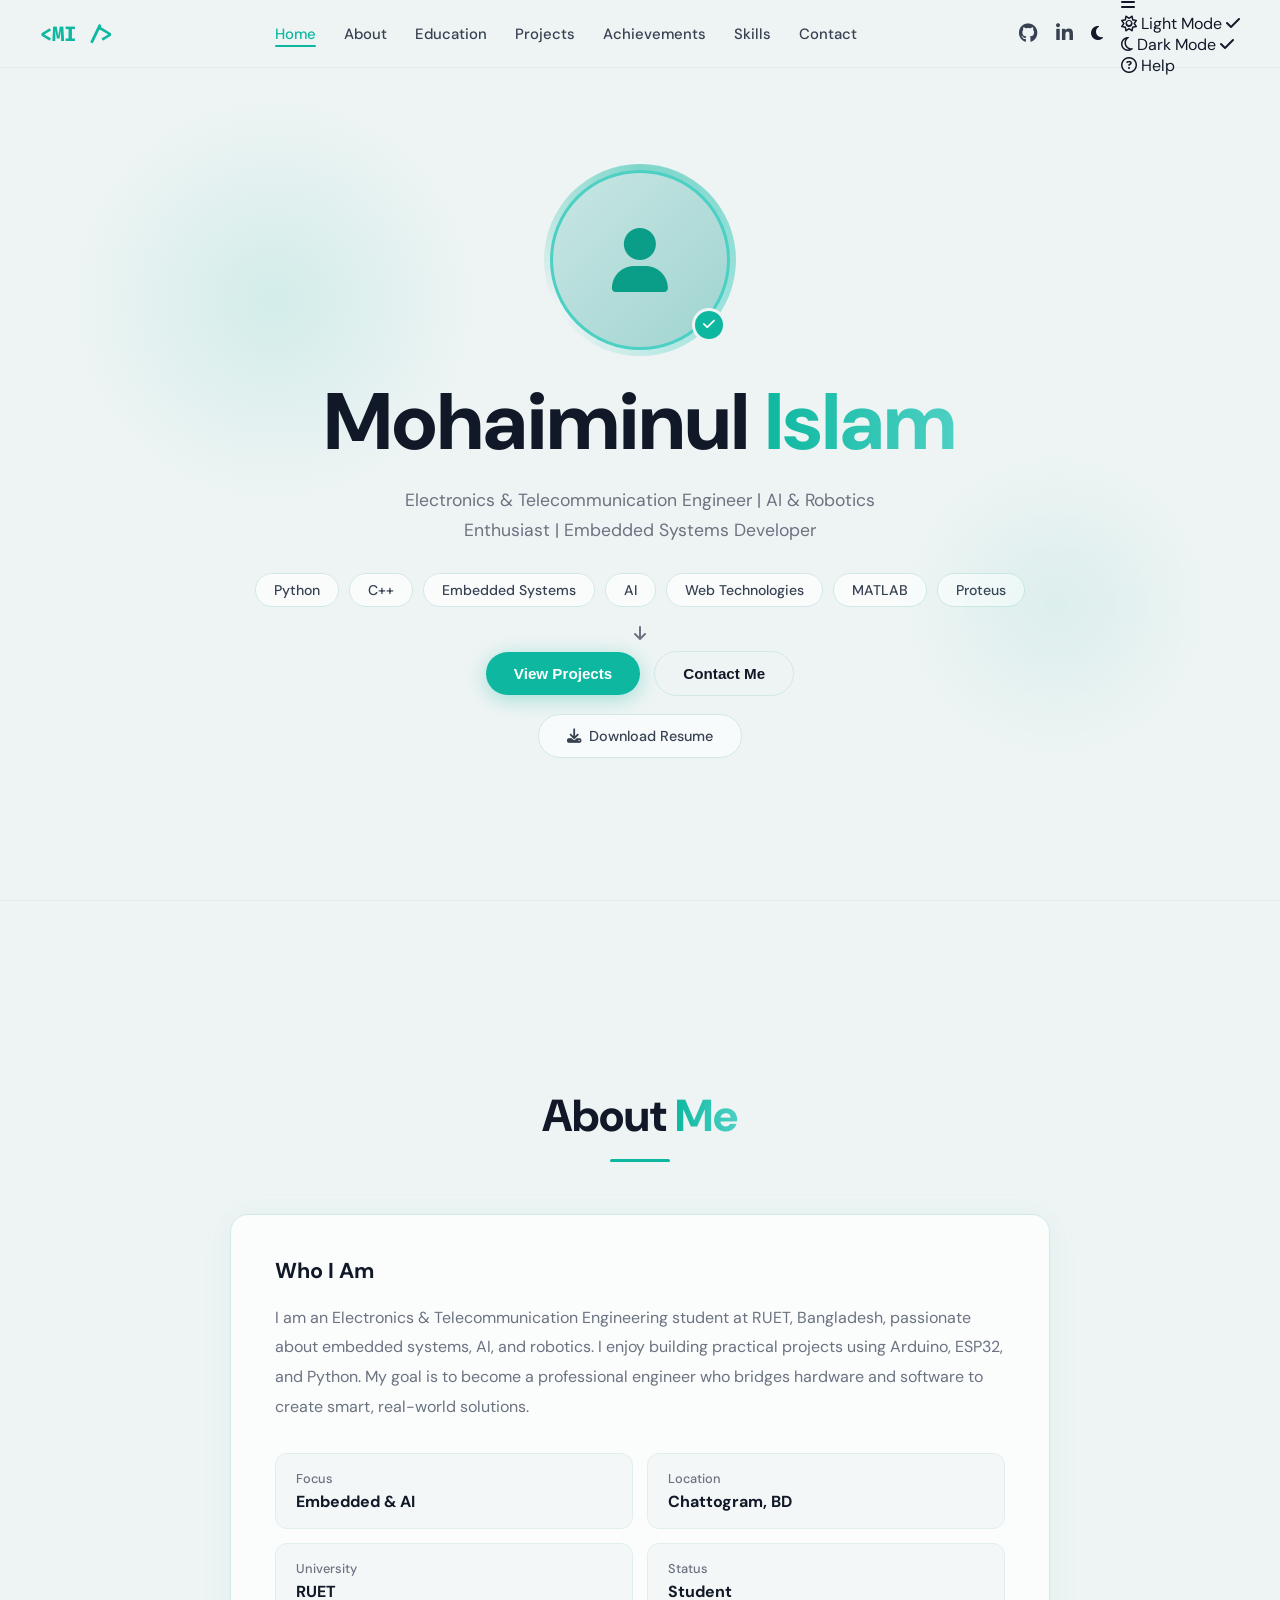
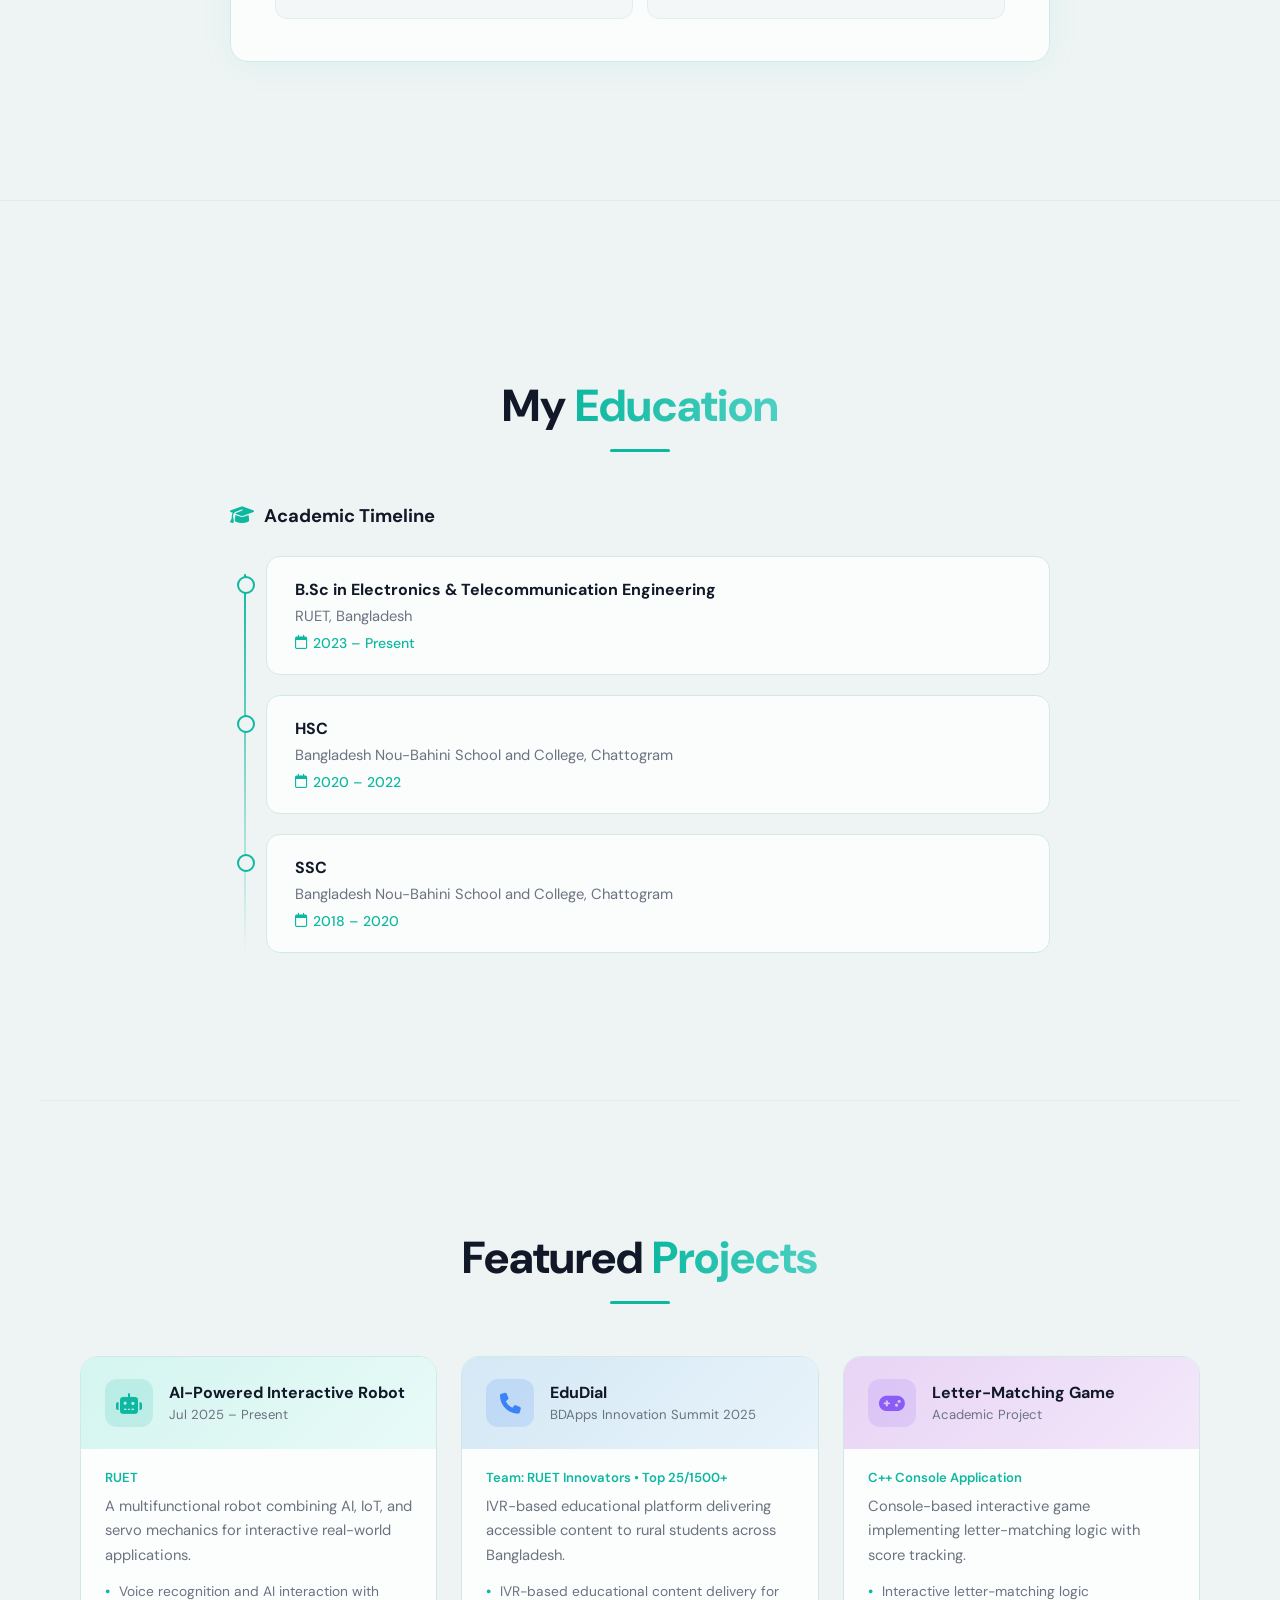
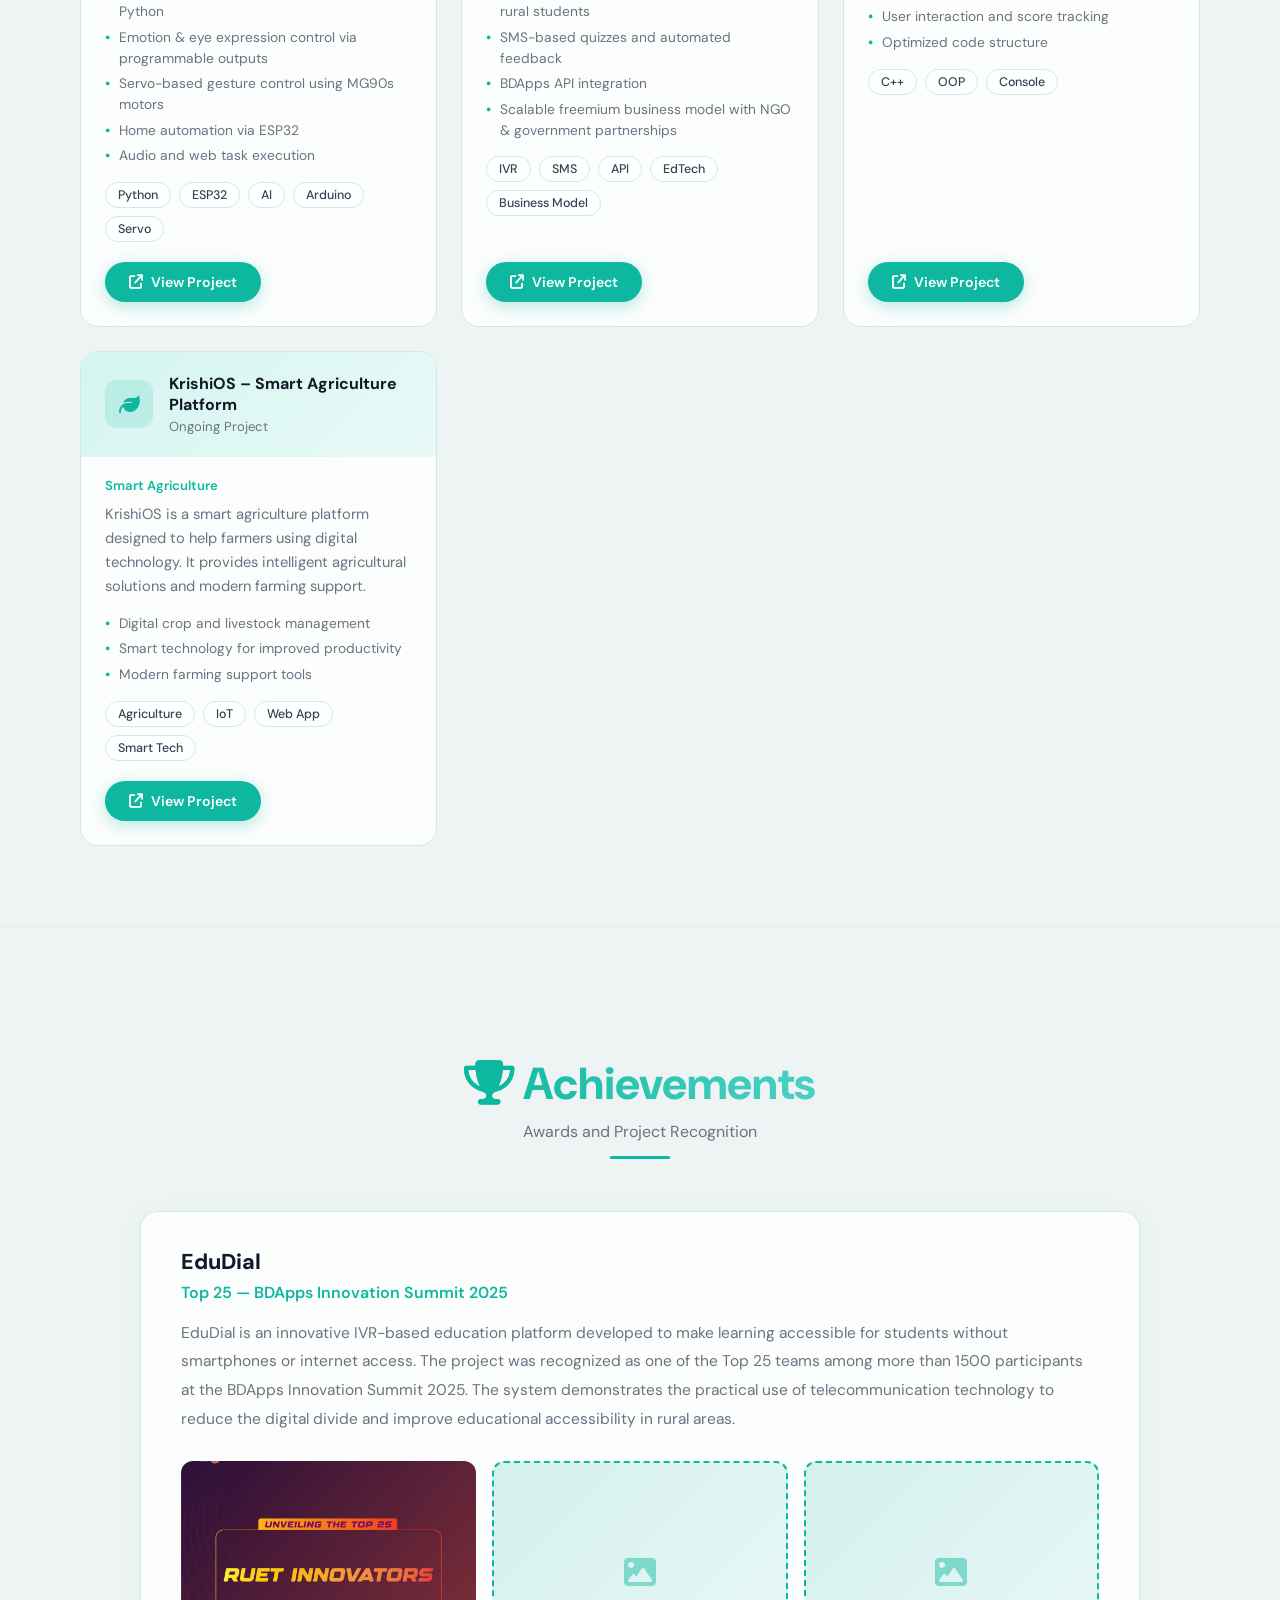
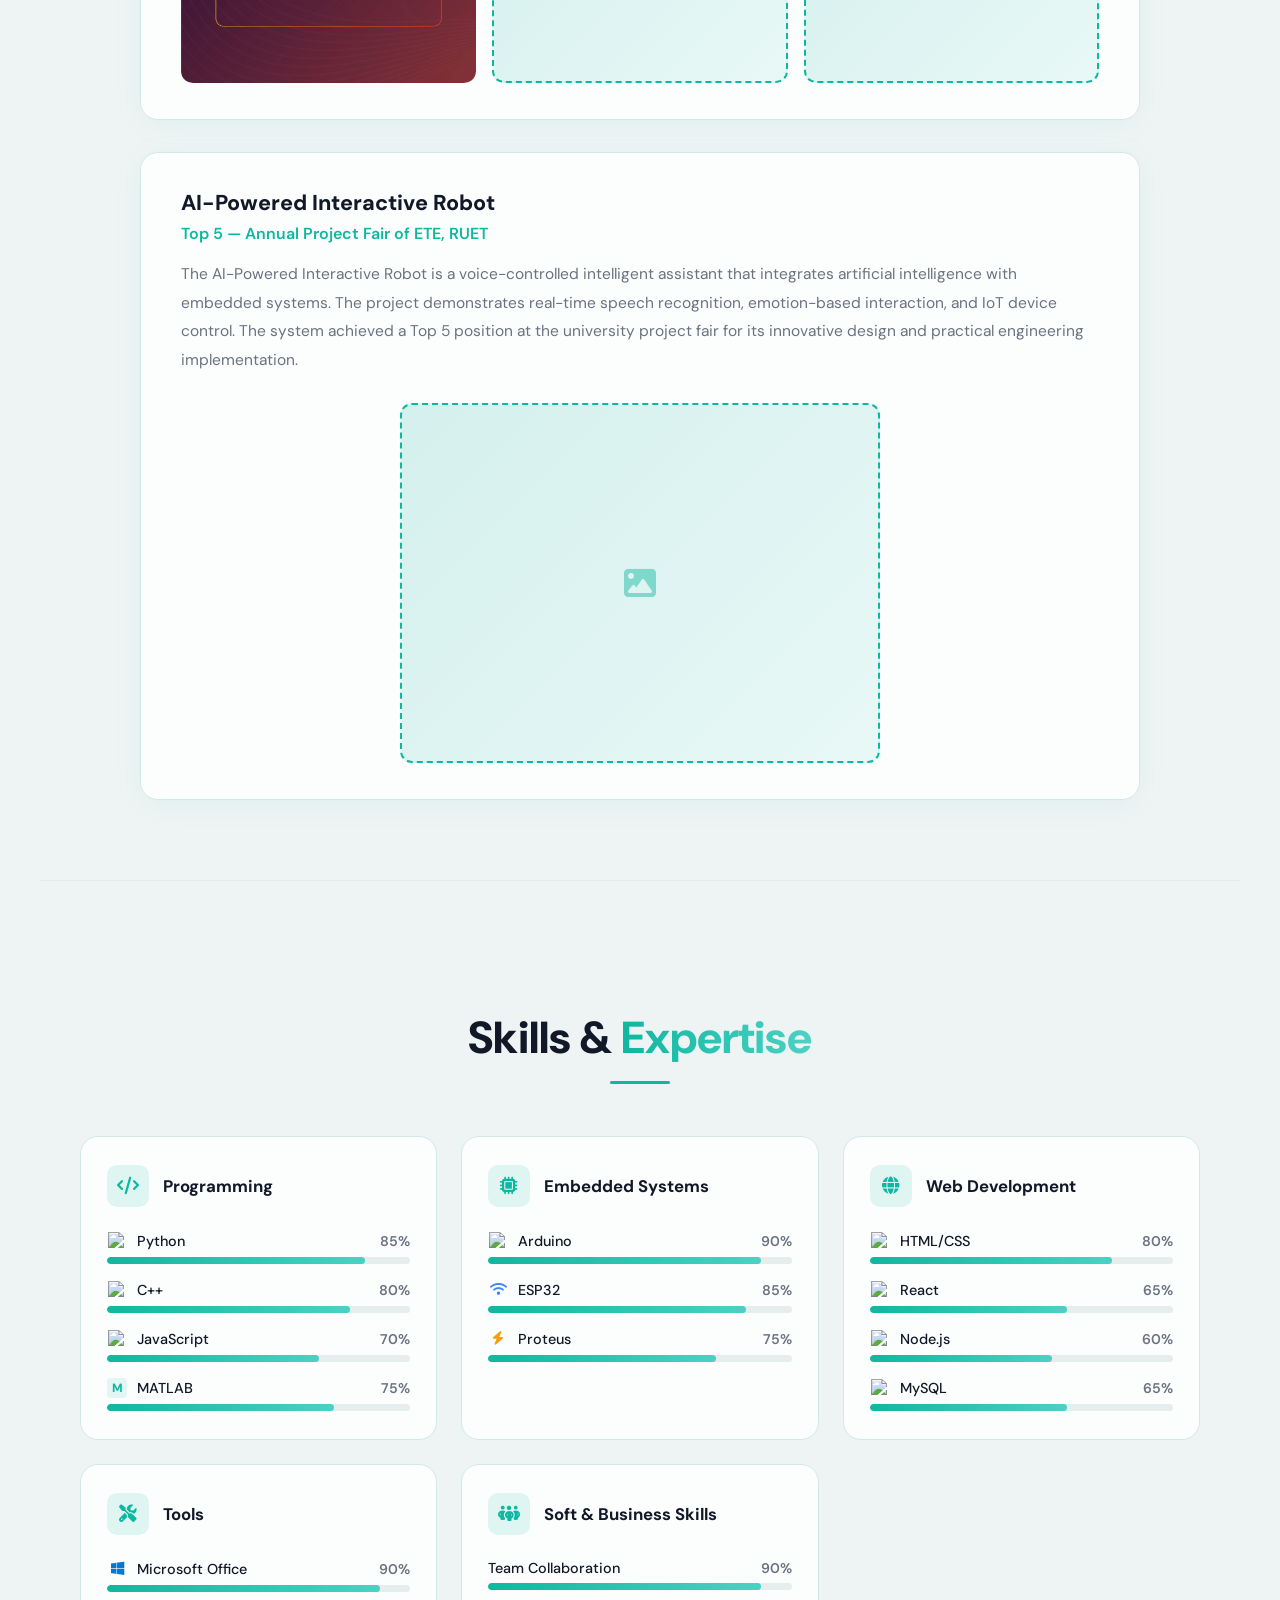
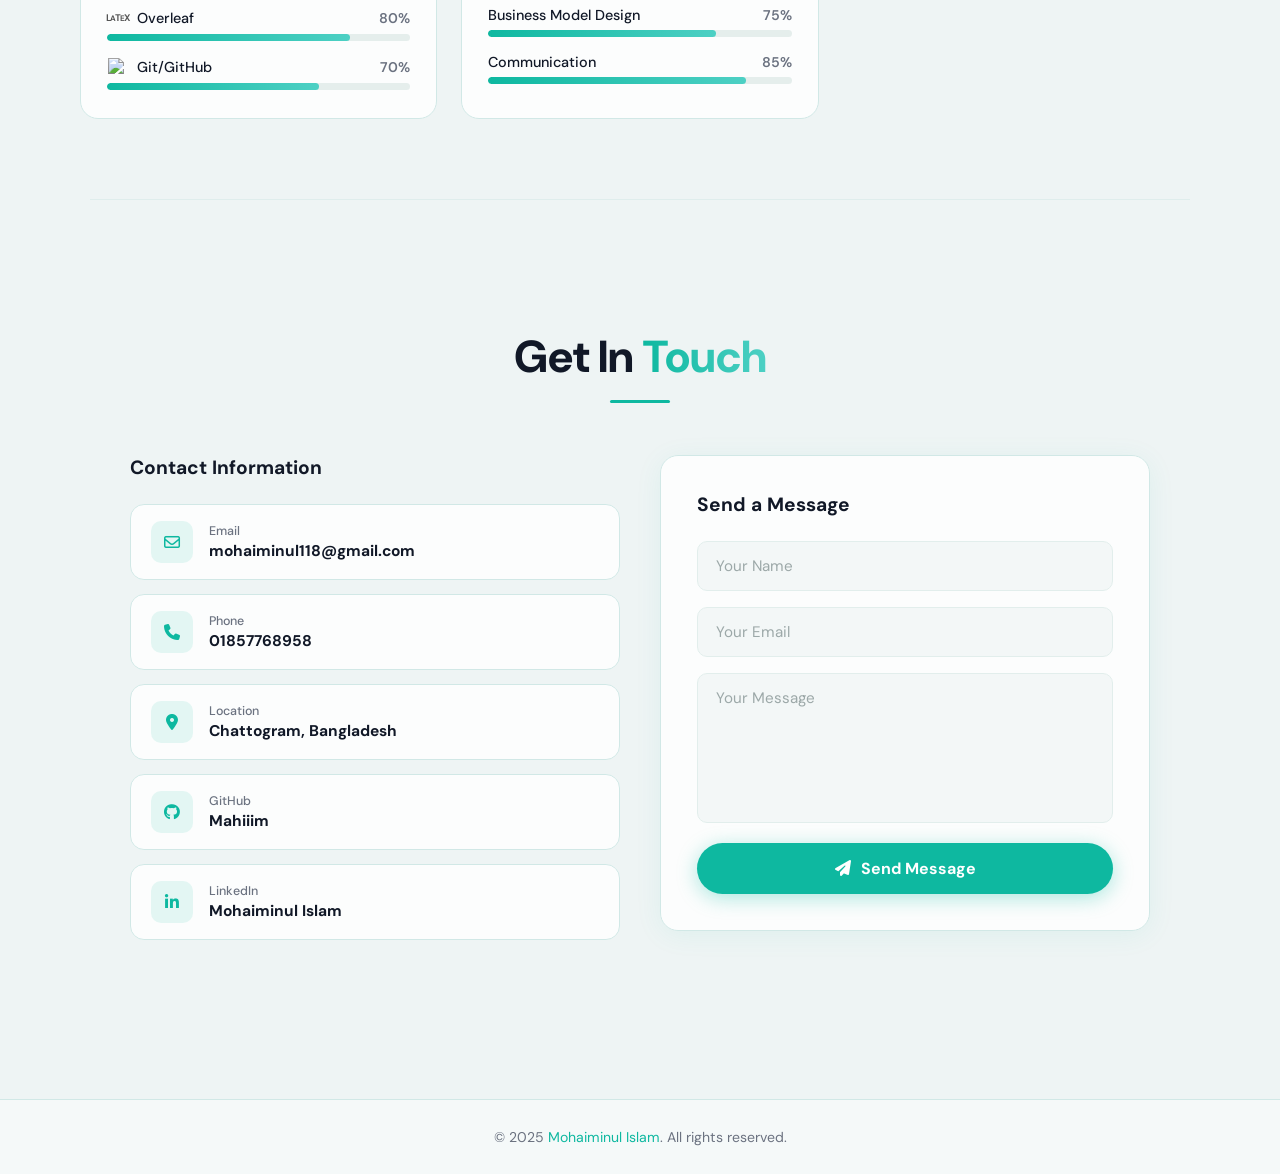
==== commit 62eae4bf: "All projects card link with the new darkmode option" ====
--- a/index.html
+++ b/index.html
@@ -1,33 +1,60 @@
 <!DOCTYPE html>
 <html lang="en">
+
 <head>
-  <meta charset="UTF-8"/>
-  <meta name="viewport" content="width=device-width, initial-scale=1.0"/>
+  <meta charset="UTF-8" />
+  <meta name="viewport" content="width=device-width, initial-scale=1.0" />
   <title>Mohaiminul Islam | Portfolio</title>
-  <link rel="preconnect" href="https://fonts.googleapis.com"/>
-  <link rel="preconnect" href="https://fonts.gstatic.com" crossorigin/>
-  <link href="https://fonts.googleapis.com/css2?family=DM+Sans:wght@400;500;600;700;800&family=Fira+Code:wght@500;700&display=swap" rel="stylesheet"/>
-  <link rel="stylesheet" href="https://cdnjs.cloudflare.com/ajax/libs/font-awesome/6.5.0/css/all.min.css"/>
-  <link rel="stylesheet" href="css/style.css"/>
+  <link rel="preconnect" href="https://fonts.googleapis.com" />
+  <link rel="preconnect" href="https://fonts.gstatic.com" crossorigin />
+  <link
+    href="https://fonts.googleapis.com/css2?family=DM+Sans:wght@400;500;600;700;800&family=Fira+Code:wght@500;700&display=swap"
+    rel="stylesheet" />
+  <link rel="stylesheet" href="https://cdnjs.cloudflare.com/ajax/libs/font-awesome/6.5.0/css/all.min.css" />
+  <link rel="stylesheet" href="css/style.css" />
+  <link rel="stylesheet" href="css/darkmode.css" />
   <script src="https://cdn.jsdelivr.net/npm/@emailjs/browser@4/dist/email.min.js"></script>
 </head>
+
 <body>
 
   <!-- ===== NAVBAR ===== -->
   <nav id="navbar">
     <span class="nav-logo" onclick="scrollToSection('home')">&lt;MI /&gt;</span>
     <ul class="nav-links">
-      <li><a data-section="home"         onclick="scrollToSection('home')">Home</a></li>
-      <li><a data-section="about"        onclick="scrollToSection('about')">About</a></li>
-      <li><a data-section="education"    onclick="scrollToSection('education')">Education</a></li>
-      <li><a data-section="projects"     onclick="scrollToSection('projects')">Projects</a></li>
+      <li><a data-section="home" onclick="scrollToSection('home')">Home</a></li>
+      <li><a data-section="about" onclick="scrollToSection('about')">About</a></li>
+      <li><a data-section="education" onclick="scrollToSection('education')">Education</a></li>
+      <li><a data-section="projects" onclick="scrollToSection('projects')">Projects</a></li>
       <li><a data-section="achievements" onclick="scrollToSection('achievements')">Achievements</a></li>
-      <li><a data-section="skills"       onclick="scrollToSection('skills')">Skills</a></li>
-      <li><a data-section="contact"      onclick="scrollToSection('contact')">Contact</a></li>
+      <li><a data-section="skills" onclick="scrollToSection('skills')">Skills</a></li>
+      <li><a data-section="contact" onclick="scrollToSection('contact')">Contact</a></li>
     </ul>
     <div class="nav-right">
-      <a href="https://github.com/Mahiiim" target="_blank" class="nav-icon social-icon"><i class="fa-brands fa-github"></i></a>
-      <a href="https://linkedin.com/in/MohaiminulIslam" target="_blank" class="nav-icon social-icon"><i class="fa-brands fa-linkedin-in"></i></a>
+      <a href="https://github.com/Mahiiim" target="_blank" class="nav-icon social-icon"><i
+          class="fa-brands fa-github"></i></a>
+      <a href="https://linkedin.com/in/MohaiminulIslam" target="_blank" class="nav-icon social-icon"><i
+          class="fa-brands fa-linkedin-in"></i></a>
+      <div class="mobile-theme-btn" id="mobileThemeBtn" title="Switch to Dark Mode">
+        <i class="fa-solid fa-moon"></i>
+      </div>
+      <div class="settings-btn" id="settingsBtn" title="Settings">
+        <i class="fa-solid fa-bars"></i>
+        <div class="settings-dropdown" id="settingsDropdown">
+          <div class="settings-item active" data-theme="light">
+            <span class="si-left"><i class="fa-regular fa-sun si-icon"></i> Light Mode</span>
+            <i class="fa-solid fa-check si-check"></i>
+          </div>
+          <div class="settings-item" data-theme="dark">
+            <span class="si-left"><i class="fa-regular fa-moon si-icon"></i> Dark Mode</span>
+            <i class="fa-solid fa-check si-check"></i>
+          </div>
+          <div class="settings-divider"></div>
+          <div class="settings-item" id="helpItem">
+            <span class="si-left"><i class="fa-regular fa-circle-question si-icon"></i> Help</span>
+          </div>
+        </div>
+      </div>
       <div class="hamburger" id="hamburger"><span></span><span></span><span></span></div>
     </div>
   </nav>
@@ -47,19 +74,20 @@
   <section id="home">
     <div class="hero-avatar">
       <img src="images/profile.jpg" alt="Mohaiminul Islam"
-           onerror="this.style.display='none';this.nextElementSibling.style.display='flex';"/>
+        onerror="this.style.display='none';this.nextElementSibling.style.display='flex';" />
       <div class="avatar-placeholder" style="display:none;"><i class="fa-solid fa-user"></i></div>
       <div class="badge"><i class="fa-solid fa-check"></i></div>
     </div>
     <h1 class="hero-name"><span class="first">Mohaiminul </span><span class="last">Islam</span></h1>
-    <p class="hero-tagline">Electronics &amp; Telecommunication Engineer | AI &amp; Robotics Enthusiast | Embedded Systems Developer</p>
+    <p class="hero-tagline">Electronics &amp; Telecommunication Engineer | AI &amp; Robotics Enthusiast | Embedded
+      Systems Developer</p>
     <div class="hero-tags">
       <span>Python</span><span>C++</span><span>Embedded Systems</span>
       <span>AI</span><span>Web Technologies</span><span>MATLAB</span><span>Proteus</span>
     </div>
     <div class="hero-cta">
       <div class="arrow-indicator"><i class="fa-solid fa-arrow-down"></i></div>
-      <button class="btn-primary"   onclick="scrollToSection('projects')">View Projects</button>
+      <button class="btn-primary" onclick="scrollToSection('projects')">View Projects</button>
       <button class="btn-secondary" onclick="scrollToSection('contact')">Contact Me</button>
     </div>
     <div class="hero-resume">
@@ -77,12 +105,26 @@
     </div>
     <div class="about-card">
       <h3>Who I Am</h3>
-      <p>I am an Electronics &amp; Telecommunication Engineering student at RUET, Bangladesh, passionate about embedded systems, AI, and robotics. I enjoy building practical projects using Arduino, ESP32, and Python. My goal is to become a professional engineer who bridges hardware and software to create smart, real-world solutions.</p>
+      <p>I am an Electronics &amp; Telecommunication Engineering student at RUET, Bangladesh, passionate about embedded
+        systems, AI, and robotics. I enjoy building practical projects using Arduino, ESP32, and Python. My goal is to
+        become a professional engineer who bridges hardware and software to create smart, real-world solutions.</p>
       <div class="info-grid">
-        <div class="info-box"><div class="label">Focus</div><div class="value">Embedded &amp; AI</div></div>
-        <div class="info-box"><div class="label">Location</div><div class="value">Chattogram, BD</div></div>
-        <div class="info-box"><div class="label">University</div><div class="value">RUET</div></div>
-        <div class="info-box"><div class="label">Status</div><div class="value">Student</div></div>
+        <div class="info-box">
+          <div class="label">Focus</div>
+          <div class="value">Embedded &amp; AI</div>
+        </div>
+        <div class="info-box">
+          <div class="label">Location</div>
+          <div class="value">Chattogram, BD</div>
+        </div>
+        <div class="info-box">
+          <div class="label">University</div>
+          <div class="value">RUET</div>
+        </div>
+        <div class="info-box">
+          <div class="label">Status</div>
+          <div class="value">Student</div>
+        </div>
       </div>
     </div>
   </section>
@@ -134,11 +176,15 @@
       <div class="proj-card proj-card--teal">
         <div class="proj-card-top">
           <div class="proj-icon proj-icon--teal"><i class="fa-solid fa-robot"></i></div>
-          <div><h3>AI-Powered Interactive Robot</h3><p class="proj-meta">Jul 2025 – Present</p></div>
+          <div>
+            <h3>AI-Powered Interactive Robot</h3>
+            <p class="proj-meta">Jul 2025 – Present</p>
+          </div>
         </div>
         <div class="proj-card-body">
           <p class="proj-tag-label">RUET</p>
-          <p class="proj-desc">A multifunctional robot combining AI, IoT, and servo mechanics for interactive real-world applications.</p>
+          <p class="proj-desc">A multifunctional robot combining AI, IoT, and servo mechanics for interactive real-world
+            applications.</p>
           <ul class="proj-bullets">
             <li>Voice recognition and AI interaction with Python</li>
             <li>Emotion &amp; eye expression control via programmable outputs</li>
@@ -146,60 +192,80 @@
             <li>Home automation via ESP32</li>
             <li>Audio and web task execution</li>
           </ul>
-          <div class="proj-tags"><span>Python</span><span>ESP32</span><span>AI</span><span>Arduino</span><span>Servo</span></div>
-          <a href="ai-robot.html" class="btn-view-project"><i class="fa-solid fa-arrow-up-right-from-square"></i> View Project</a>
+          <div class="proj-tags">
+            <span>Python</span><span>ESP32</span><span>AI</span><span>Arduino</span><span>Servo</span>
+          </div>
+          <a href="ai-robot.html" class="btn-view-project"><i class="fa-solid fa-arrow-up-right-from-square"></i> View
+            Project</a>
         </div>
       </div>
       <div class="proj-card proj-card--blue">
         <div class="proj-card-top">
           <div class="proj-icon proj-icon--blue"><i class="fa-solid fa-phone"></i></div>
-          <div><h3>EduDial</h3><p class="proj-meta">BDApps Innovation Summit 2025</p></div>
+          <div>
+            <h3>EduDial</h3>
+            <p class="proj-meta">BDApps Innovation Summit 2025</p>
+          </div>
         </div>
         <div class="proj-card-body">
           <p class="proj-tag-label">Team: RUET Innovators • Top 25/1500+</p>
-          <p class="proj-desc">IVR-based educational platform delivering accessible content to rural students across Bangladesh.</p>
+          <p class="proj-desc">IVR-based educational platform delivering accessible content to rural students across
+            Bangladesh.</p>
           <ul class="proj-bullets">
             <li>IVR-based educational content delivery for rural students</li>
             <li>SMS-based quizzes and automated feedback</li>
             <li>BDApps API integration</li>
             <li>Scalable freemium business model with NGO &amp; government partnerships</li>
           </ul>
-          <div class="proj-tags"><span>IVR</span><span>SMS</span><span>API</span><span>EdTech</span><span>Business Model</span></div>
-          <a href="edudial.html" class="btn-view-project"><i class="fa-solid fa-arrow-up-right-from-square"></i> View Project</a>
+          <div class="proj-tags"><span>IVR</span><span>SMS</span><span>API</span><span>EdTech</span><span>Business
+              Model</span></div>
+          <a href="edudial.html" class="btn-view-project"><i class="fa-solid fa-arrow-up-right-from-square"></i> View
+            Project</a>
         </div>
       </div>
       <div class="proj-card proj-card--purple">
         <div class="proj-card-top">
           <div class="proj-icon proj-icon--purple"><i class="fa-solid fa-gamepad"></i></div>
-          <div><h3>Letter-Matching Game</h3><p class="proj-meta">Academic Project</p></div>
+          <div>
+            <h3>Letter-Matching Game</h3>
+            <p class="proj-meta">Academic Project</p>
+          </div>
         </div>
         <div class="proj-card-body">
           <p class="proj-tag-label">C++ Console Application</p>
-          <p class="proj-desc">Console-based interactive game implementing letter-matching logic with score tracking.</p>
+          <p class="proj-desc">Console-based interactive game implementing letter-matching logic with score tracking.
+          </p>
           <ul class="proj-bullets">
             <li>Interactive letter-matching logic</li>
             <li>User interaction and score tracking</li>
             <li>Optimized code structure</li>
           </ul>
           <div class="proj-tags"><span>C++</span><span>OOP</span><span>Console</span></div>
-          <a href="lettermatching.html" class="btn-view-project"><i class="fa-solid fa-arrow-up-right-from-square"></i> View Project</a>
+          <a href="lettermatching.html" class="btn-view-project"><i class="fa-solid fa-arrow-up-right-from-square"></i>
+            View Project</a>
         </div>
       </div>
       <div class="proj-card proj-card--teal">
         <div class="proj-card-top">
           <div class="proj-icon proj-icon--teal"><i class="fa-solid fa-leaf"></i></div>
-          <div><h3>KrishiOS – Smart Agriculture Platform</h3><p class="proj-meta">Ongoing Project</p></div>
+          <div>
+            <h3>KrishiOS – Smart Agriculture Platform</h3>
+            <p class="proj-meta">Ongoing Project</p>
+          </div>
         </div>
         <div class="proj-card-body">
           <p class="proj-tag-label">Smart Agriculture</p>
-          <p class="proj-desc">KrishiOS is a smart agriculture platform designed to help farmers using digital technology. It provides intelligent agricultural solutions and modern farming support.</p>
+          <p class="proj-desc">KrishiOS is a smart agriculture platform designed to help farmers using digital
+            technology. It provides intelligent agricultural solutions and modern farming support.</p>
           <ul class="proj-bullets">
             <li>Digital crop and livestock management</li>
             <li>Smart technology for improved productivity</li>
             <li>Modern farming support tools</li>
           </ul>
-          <div class="proj-tags"><span>Agriculture</span><span>IoT</span><span>Web App</span><span>Smart Tech</span></div>
-          <a href="krishiOs.html" class="btn-view-project"><i class="fa-solid fa-arrow-up-right-from-square"></i> View Project</a>
+          <div class="proj-tags"><span>Agriculture</span><span>IoT</span><span>Web App</span><span>Smart Tech</span>
+          </div>
+          <a href="krishiOs.html" class="btn-view-project"><i class="fa-solid fa-arrow-up-right-from-square"></i> View
+            Project</a>
         </div>
       </div>
     </div>
@@ -217,23 +283,40 @@
         <div class="achieve-card-text">
           <h3>EduDial</h3>
           <p class="achieve-award">Top 25 — BDApps Innovation Summit 2025</p>
-          <p class="achieve-desc">EduDial is an innovative IVR-based education platform developed to make learning accessible for students without smartphones or internet access. The project was recognized as one of the Top 25 teams among more than 1500 participants at the BDApps Innovation Summit 2025. The system demonstrates the practical use of telecommunication technology to reduce the digital divide and improve educational accessibility in rural areas.</p>
+          <p class="achieve-desc">EduDial is an innovative IVR-based education platform developed to make learning
+            accessible for students without smartphones or internet access. The project was recognized as one of the Top
+            25 teams among more than 1500 participants at the BDApps Innovation Summit 2025. The system demonstrates the
+            practical use of telecommunication technology to reduce the digital divide and improve educational
+            accessibility in rural areas.</p>
         </div>
         <div class="achieve-gallery--3">
-          <div class="achieve-img-wrap"><img src="images/IMG_0254.JPG.jpeg" alt="RUET Innovators Top 25" onerror="this.parentElement.classList.add('img-placeholder')"/><div class="img-overlay"></div></div>
-          <div class="achieve-img-wrap"><img src="images/IMG_0753.JPEG" alt="BDApps Summit team" onerror="this.parentElement.classList.add('img-placeholder')"/><div class="img-overlay"></div></div>
-          <div class="achieve-img-wrap"><img src="images/IMG_0755.JPEG" alt="BDApps members" onerror="this.parentElement.classList.add('img-placeholder')"/><div class="img-overlay"></div></div>
+          <div class="achieve-img-wrap"><img src="images/IMG_0254.JPG.jpeg" alt="RUET Innovators Top 25"
+              onerror="this.parentElement.classList.add('img-placeholder')" />
+            <div class="img-overlay"></div>
+          </div>
+          <div class="achieve-img-wrap"><img src="images/IMG_0753.JPEG" alt="BDApps Summit team"
+              onerror="this.parentElement.classList.add('img-placeholder')" />
+            <div class="img-overlay"></div>
+          </div>
+          <div class="achieve-img-wrap"><img src="images/IMG_0755.JPEG" alt="BDApps members"
+              onerror="this.parentElement.classList.add('img-placeholder')" />
+            <div class="img-overlay"></div>
+          </div>
         </div>
       </div>
       <div class="achieve-card">
         <div class="achieve-card-text">
           <h3>AI-Powered Interactive Robot</h3>
           <p class="achieve-award">Top 5 — Annual Project Fair of ETE, RUET</p>
-          <p class="achieve-desc">The AI-Powered Interactive Robot is a voice-controlled intelligent assistant that integrates artificial intelligence with embedded systems. The project demonstrates real-time speech recognition, emotion-based interaction, and IoT device control. The system achieved a Top 5 position at the university project fair for its innovative design and practical engineering implementation.</p>
+          <p class="achieve-desc">The AI-Powered Interactive Robot is a voice-controlled intelligent assistant that
+            integrates artificial intelligence with embedded systems. The project demonstrates real-time speech
+            recognition, emotion-based interaction, and IoT device control. The system achieved a Top 5 position at the
+            university project fair for its innovative design and practical engineering implementation.</p>
         </div>
         <div class="achieve-gallery--1">
           <div class="achieve-img-wrap">
-            <img src="https://image2url.com/r2/default/images/1772452207866-7b30d4d9-aacf-4622-9e79-ce014842927f.blob" alt="AI Robot Project Fair" onerror="this.parentElement.classList.add('img-placeholder')"/>
+            <img src="https://image2url.com/r2/default/images/1772452207866-7b30d4d9-aacf-4622-9e79-ce014842927f.blob"
+              alt="AI Robot Project Fair" onerror="this.parentElement.classList.add('img-placeholder')" />
             <div class="img-overlay"></div>
           </div>
         </div>
@@ -249,45 +332,174 @@
     </div>
     <div class="skills-grid">
       <div class="skill-card">
-        <div class="skill-card-header"><div class="skill-icon skill-icon--teal"><i class="fa-solid fa-code"></i></div><h3>Programming</h3></div>
+        <div class="skill-card-header">
+          <div class="skill-icon skill-icon--teal"><i class="fa-solid fa-code"></i></div>
+          <h3>Programming</h3>
+        </div>
         <div class="skill-list">
-          <div class="skill-item"><div class="skill-info"><span class="skill-logo"><img src="https://cdn.jsdelivr.net/gh/devicons/devicon/icons/python/python-original.svg" alt="Python"/></span><span class="skill-name">Python</span><span class="skill-pct">85%</span></div><div class="skill-bar"><div class="skill-fill" data-width="85"></div></div></div>
-          <div class="skill-item"><div class="skill-info"><span class="skill-logo"><img src="https://cdn.jsdelivr.net/gh/devicons/devicon/icons/cplusplus/cplusplus-original.svg" alt="C++"/></span><span class="skill-name">C++</span><span class="skill-pct">80%</span></div><div class="skill-bar"><div class="skill-fill" data-width="80"></div></div></div>
-          <div class="skill-item"><div class="skill-info"><span class="skill-logo"><img src="https://cdn.jsdelivr.net/gh/devicons/devicon/icons/javascript/javascript-original.svg" alt="JS"/></span><span class="skill-name">JavaScript</span><span class="skill-pct">70%</span></div><div class="skill-bar"><div class="skill-fill" data-width="70"></div></div></div>
-          <div class="skill-item"><div class="skill-info"><span class="skill-logo skill-logo--text">M</span><span class="skill-name">MATLAB</span><span class="skill-pct">75%</span></div><div class="skill-bar"><div class="skill-fill" data-width="75"></div></div></div>
+          <div class="skill-item">
+            <div class="skill-info"><span class="skill-logo"><img
+                  src="https://cdn.jsdelivr.net/gh/devicons/devicon/icons/python/python-original.svg"
+                  alt="Python" /></span><span class="skill-name">Python</span><span class="skill-pct">85%</span></div>
+            <div class="skill-bar">
+              <div class="skill-fill" data-width="85"></div>
+            </div>
+          </div>
+          <div class="skill-item">
+            <div class="skill-info"><span class="skill-logo"><img
+                  src="https://cdn.jsdelivr.net/gh/devicons/devicon/icons/cplusplus/cplusplus-original.svg"
+                  alt="C++" /></span><span class="skill-name">C++</span><span class="skill-pct">80%</span></div>
+            <div class="skill-bar">
+              <div class="skill-fill" data-width="80"></div>
+            </div>
+          </div>
+          <div class="skill-item">
+            <div class="skill-info"><span class="skill-logo"><img
+                  src="https://cdn.jsdelivr.net/gh/devicons/devicon/icons/javascript/javascript-original.svg"
+                  alt="JS" /></span><span class="skill-name">JavaScript</span><span class="skill-pct">70%</span></div>
+            <div class="skill-bar">
+              <div class="skill-fill" data-width="70"></div>
+            </div>
+          </div>
+          <div class="skill-item">
+            <div class="skill-info"><span class="skill-logo skill-logo--text">M</span><span
+                class="skill-name">MATLAB</span><span class="skill-pct">75%</span></div>
+            <div class="skill-bar">
+              <div class="skill-fill" data-width="75"></div>
+            </div>
+          </div>
         </div>
       </div>
       <div class="skill-card">
-        <div class="skill-card-header"><div class="skill-icon skill-icon--teal"><i class="fa-solid fa-microchip"></i></div><h3>Embedded Systems</h3></div>
+        <div class="skill-card-header">
+          <div class="skill-icon skill-icon--teal"><i class="fa-solid fa-microchip"></i></div>
+          <h3>Embedded Systems</h3>
+        </div>
         <div class="skill-list">
-          <div class="skill-item"><div class="skill-info"><span class="skill-logo"><img src="https://cdn.jsdelivr.net/gh/devicons/devicon/icons/arduino/arduino-original.svg" alt="Arduino"/></span><span class="skill-name">Arduino</span><span class="skill-pct">90%</span></div><div class="skill-bar"><div class="skill-fill" data-width="90"></div></div></div>
-          <div class="skill-item"><div class="skill-info"><span class="skill-logo skill-logo--esp"><i class="fa-solid fa-wifi"></i></span><span class="skill-name">ESP32</span><span class="skill-pct">85%</span></div><div class="skill-bar"><div class="skill-fill" data-width="85"></div></div></div>
-          <div class="skill-item"><div class="skill-info"><span class="skill-logo skill-logo--proteus"><i class="fa-solid fa-bolt"></i></span><span class="skill-name">Proteus</span><span class="skill-pct">75%</span></div><div class="skill-bar"><div class="skill-fill" data-width="75"></div></div></div>
+          <div class="skill-item">
+            <div class="skill-info"><span class="skill-logo"><img
+                  src="https://cdn.jsdelivr.net/gh/devicons/devicon/icons/arduino/arduino-original.svg"
+                  alt="Arduino" /></span><span class="skill-name">Arduino</span><span class="skill-pct">90%</span></div>
+            <div class="skill-bar">
+              <div class="skill-fill" data-width="90"></div>
+            </div>
+          </div>
+          <div class="skill-item">
+            <div class="skill-info"><span class="skill-logo skill-logo--esp"><i
+                  class="fa-solid fa-wifi"></i></span><span class="skill-name">ESP32</span><span
+                class="skill-pct">85%</span></div>
+            <div class="skill-bar">
+              <div class="skill-fill" data-width="85"></div>
+            </div>
+          </div>
+          <div class="skill-item">
+            <div class="skill-info"><span class="skill-logo skill-logo--proteus"><i
+                  class="fa-solid fa-bolt"></i></span><span class="skill-name">Proteus</span><span
+                class="skill-pct">75%</span></div>
+            <div class="skill-bar">
+              <div class="skill-fill" data-width="75"></div>
+            </div>
+          </div>
         </div>
       </div>
       <div class="skill-card">
-        <div class="skill-card-header"><div class="skill-icon skill-icon--teal"><i class="fa-solid fa-globe"></i></div><h3>Web Development</h3></div>
+        <div class="skill-card-header">
+          <div class="skill-icon skill-icon--teal"><i class="fa-solid fa-globe"></i></div>
+          <h3>Web Development</h3>
+        </div>
         <div class="skill-list">
-          <div class="skill-item"><div class="skill-info"><span class="skill-logo"><img src="https://cdn.jsdelivr.net/gh/devicons/devicon/icons/html5/html5-original.svg" alt="HTML"/></span><span class="skill-name">HTML/CSS</span><span class="skill-pct">80%</span></div><div class="skill-bar"><div class="skill-fill" data-width="80"></div></div></div>
-          <div class="skill-item"><div class="skill-info"><span class="skill-logo"><img src="https://cdn.jsdelivr.net/gh/devicons/devicon/icons/react/react-original.svg" alt="React"/></span><span class="skill-name">React</span><span class="skill-pct">65%</span></div><div class="skill-bar"><div class="skill-fill" data-width="65"></div></div></div>
-          <div class="skill-item"><div class="skill-info"><span class="skill-logo"><img src="https://cdn.jsdelivr.net/gh/devicons/devicon/icons/nodejs/nodejs-original.svg" alt="Node"/></span><span class="skill-name">Node.js</span><span class="skill-pct">60%</span></div><div class="skill-bar"><div class="skill-fill" data-width="60"></div></div></div>
-          <div class="skill-item"><div class="skill-info"><span class="skill-logo"><img src="https://cdn.jsdelivr.net/gh/devicons/devicon/icons/mysql/mysql-original.svg" alt="MySQL"/></span><span class="skill-name">MySQL</span><span class="skill-pct">65%</span></div><div class="skill-bar"><div class="skill-fill" data-width="65"></div></div></div>
+          <div class="skill-item">
+            <div class="skill-info"><span class="skill-logo"><img
+                  src="https://cdn.jsdelivr.net/gh/devicons/devicon/icons/html5/html5-original.svg"
+                  alt="HTML" /></span><span class="skill-name">HTML/CSS</span><span class="skill-pct">80%</span></div>
+            <div class="skill-bar">
+              <div class="skill-fill" data-width="80"></div>
+            </div>
+          </div>
+          <div class="skill-item">
+            <div class="skill-info"><span class="skill-logo"><img
+                  src="https://cdn.jsdelivr.net/gh/devicons/devicon/icons/react/react-original.svg"
+                  alt="React" /></span><span class="skill-name">React</span><span class="skill-pct">65%</span></div>
+            <div class="skill-bar">
+              <div class="skill-fill" data-width="65"></div>
+            </div>
+          </div>
+          <div class="skill-item">
+            <div class="skill-info"><span class="skill-logo"><img
+                  src="https://cdn.jsdelivr.net/gh/devicons/devicon/icons/nodejs/nodejs-original.svg"
+                  alt="Node" /></span><span class="skill-name">Node.js</span><span class="skill-pct">60%</span></div>
+            <div class="skill-bar">
+              <div class="skill-fill" data-width="60"></div>
+            </div>
+          </div>
+          <div class="skill-item">
+            <div class="skill-info"><span class="skill-logo"><img
+                  src="https://cdn.jsdelivr.net/gh/devicons/devicon/icons/mysql/mysql-original.svg"
+                  alt="MySQL" /></span><span class="skill-name">MySQL</span><span class="skill-pct">65%</span></div>
+            <div class="skill-bar">
+              <div class="skill-fill" data-width="65"></div>
+            </div>
+          </div>
         </div>
       </div>
       <div class="skill-card">
-        <div class="skill-card-header"><div class="skill-icon skill-icon--teal"><i class="fa-solid fa-screwdriver-wrench"></i></div><h3>Tools</h3></div>
+        <div class="skill-card-header">
+          <div class="skill-icon skill-icon--teal"><i class="fa-solid fa-screwdriver-wrench"></i></div>
+          <h3>Tools</h3>
+        </div>
         <div class="skill-list">
-          <div class="skill-item"><div class="skill-info"><span class="skill-logo skill-logo--ms"><i class="fa-brands fa-windows"></i></span><span class="skill-name">Microsoft Office</span><span class="skill-pct">90%</span></div><div class="skill-bar"><div class="skill-fill" data-width="90"></div></div></div>
-          <div class="skill-item"><div class="skill-info"><span class="skill-logo skill-logo--tex">L<sup>A</sup>T<sub>E</sub>X</span><span class="skill-name">Overleaf</span><span class="skill-pct">80%</span></div><div class="skill-bar"><div class="skill-fill" data-width="80"></div></div></div>
-          <div class="skill-item"><div class="skill-info"><span class="skill-logo"><img src="https://cdn.jsdelivr.net/gh/devicons/devicon/icons/git/git-original.svg" alt="Git"/></span><span class="skill-name">Git/GitHub</span><span class="skill-pct">70%</span></div><div class="skill-bar"><div class="skill-fill" data-width="70"></div></div></div>
+          <div class="skill-item">
+            <div class="skill-info"><span class="skill-logo skill-logo--ms"><i
+                  class="fa-brands fa-windows"></i></span><span class="skill-name">Microsoft Office</span><span
+                class="skill-pct">90%</span></div>
+            <div class="skill-bar">
+              <div class="skill-fill" data-width="90"></div>
+            </div>
+          </div>
+          <div class="skill-item">
+            <div class="skill-info"><span class="skill-logo skill-logo--tex">L<sup>A</sup>T<sub>E</sub>X</span><span
+                class="skill-name">Overleaf</span><span class="skill-pct">80%</span></div>
+            <div class="skill-bar">
+              <div class="skill-fill" data-width="80"></div>
+            </div>
+          </div>
+          <div class="skill-item">
+            <div class="skill-info"><span class="skill-logo"><img
+                  src="https://cdn.jsdelivr.net/gh/devicons/devicon/icons/git/git-original.svg" alt="Git" /></span><span
+                class="skill-name">Git/GitHub</span><span class="skill-pct">70%</span></div>
+            <div class="skill-bar">
+              <div class="skill-fill" data-width="70"></div>
+            </div>
+          </div>
         </div>
       </div>
       <div class="skill-card">
-        <div class="skill-card-header"><div class="skill-icon skill-icon--teal"><i class="fa-solid fa-people-group"></i></div><h3>Soft &amp; Business Skills</h3></div>
+        <div class="skill-card-header">
+          <div class="skill-icon skill-icon--teal"><i class="fa-solid fa-people-group"></i></div>
+          <h3>Soft &amp; Business Skills</h3>
+        </div>
         <div class="skill-list">
-          <div class="skill-item"><div class="skill-info"><span class="skill-name" style="margin-left:0">Team Collaboration</span><span class="skill-pct">90%</span></div><div class="skill-bar"><div class="skill-fill" data-width="90"></div></div></div>
-          <div class="skill-item"><div class="skill-info"><span class="skill-name" style="margin-left:0">Business Model Design</span><span class="skill-pct">75%</span></div><div class="skill-bar"><div class="skill-fill" data-width="75"></div></div></div>
-          <div class="skill-item"><div class="skill-info"><span class="skill-name" style="margin-left:0">Communication</span><span class="skill-pct">85%</span></div><div class="skill-bar"><div class="skill-fill" data-width="85"></div></div></div>
+          <div class="skill-item">
+            <div class="skill-info"><span class="skill-name" style="margin-left:0">Team Collaboration</span><span
+                class="skill-pct">90%</span></div>
+            <div class="skill-bar">
+              <div class="skill-fill" data-width="90"></div>
+            </div>
+          </div>
+          <div class="skill-item">
+            <div class="skill-info"><span class="skill-name" style="margin-left:0">Business Model Design</span><span
+                class="skill-pct">75%</span></div>
+            <div class="skill-bar">
+              <div class="skill-fill" data-width="75"></div>
+            </div>
+          </div>
+          <div class="skill-item">
+            <div class="skill-info"><span class="skill-name" style="margin-left:0">Communication</span><span
+                class="skill-pct">85%</span></div>
+            <div class="skill-bar">
+              <div class="skill-fill" data-width="85"></div>
+            </div>
+          </div>
         </div>
       </div>
     </div>
@@ -303,21 +515,44 @@
       <div>
         <p class="contact-info-title">Contact Information</p>
         <div class="contact-info-list">
-          <div class="contact-info-item"><div class="contact-info-icon"><i class="fa-regular fa-envelope"></i></div><div class="contact-info-text"><span class="ci-label">Email</span><span class="ci-value">mohaiminul118@gmail.com</span></div></div>
-          <div class="contact-info-item"><div class="contact-info-icon"><i class="fa-solid fa-phone"></i></div><div class="contact-info-text"><span class="ci-label">Phone</span><span class="ci-value">01857768958</span></div></div>
-          <div class="contact-info-item"><div class="contact-info-icon"><i class="fa-solid fa-location-dot"></i></div><div class="contact-info-text"><span class="ci-label">Location</span><span class="ci-value">Chattogram, Bangladesh</span></div></div>
-          <div class="contact-info-item"><div class="contact-info-icon"><i class="fa-brands fa-github"></i></div><div class="contact-info-text"><span class="ci-label">GitHub</span><a href="https://github.com/Mahiiim" target="_blank" class="ci-value ci-link">Mahiiim</a></div></div>
-          <div class="contact-info-item"><div class="contact-info-icon"><i class="fa-brands fa-linkedin-in"></i></div><div class="contact-info-text"><span class="ci-label">LinkedIn</span><a href="https://linkedin.com/in/MohaiminulIslam" target="_blank" class="ci-value ci-link">Mohaiminul Islam</a></div></div>
+          <div class="contact-info-item">
+            <div class="contact-info-icon"><i class="fa-regular fa-envelope"></i></div>
+            <div class="contact-info-text"><span class="ci-label">Email</span><span
+                class="ci-value">mohaiminul118@gmail.com</span></div>
+          </div>
+          <div class="contact-info-item">
+            <div class="contact-info-icon"><i class="fa-solid fa-phone"></i></div>
+            <div class="contact-info-text"><span class="ci-label">Phone</span><span class="ci-value">01857768958</span>
+            </div>
+          </div>
+          <div class="contact-info-item">
+            <div class="contact-info-icon"><i class="fa-solid fa-location-dot"></i></div>
+            <div class="contact-info-text"><span class="ci-label">Location</span><span class="ci-value">Chattogram,
+                Bangladesh</span></div>
+          </div>
+          <div class="contact-info-item">
+            <div class="contact-info-icon"><i class="fa-brands fa-github"></i></div>
+            <div class="contact-info-text"><span class="ci-label">GitHub</span><a href="https://github.com/Mahiiim"
+                target="_blank" class="ci-value ci-link">Mahiiim</a></div>
+          </div>
+          <div class="contact-info-item">
+            <div class="contact-info-icon"><i class="fa-brands fa-linkedin-in"></i></div>
+            <div class="contact-info-text"><span class="ci-label">LinkedIn</span><a
+                href="https://linkedin.com/in/mohaiminul-islam-34023a343/" target="_blank"
+                class="ci-value ci-link">Mohaiminul Islam</a></div>
+          </div>
         </div>
       </div>
       <div class="contact-form-card">
         <p class="contact-form-title">Send a Message</p>
-        <div id="formSuccess" class="form-success" style="display:none;"><i class="fa-solid fa-circle-check"></i> Message sent! I'll get back to you soon.</div>
-        <div id="formError"   class="form-error"   style="display:none;"><i class="fa-solid fa-circle-exclamation"></i> Something went wrong. Please try again.</div>
+        <div id="formSuccess" class="form-success" style="display:none;"><i class="fa-solid fa-circle-check"></i>
+          Message sent! I'll get back to you soon.</div>
+        <div id="formError" class="form-error" style="display:none;"><i class="fa-solid fa-circle-exclamation"></i>
+          Something went wrong. Please try again.</div>
         <div class="contact-form">
-          <input type="text"  id="userName"    class="form-input"    placeholder="Your Name"/>
-          <input type="email" id="userEmail"   class="form-input"    placeholder="Your Email"/>
-          <textarea           id="userMessage" class="form-textarea" placeholder="Your Message" rows="6"></textarea>
+          <input type="text" id="userName" class="form-input" placeholder="Your Name" />
+          <input type="email" id="userEmail" class="form-input" placeholder="Your Email" />
+          <textarea id="userMessage" class="form-textarea" placeholder="Your Message" rows="6"></textarea>
           <button class="btn-send" id="sendBtn" onclick="sendMessage()">
             <i class="fa-solid fa-paper-plane"></i> Send Message
           </button>
@@ -329,7 +564,7 @@
   <!-- Lightbox -->
   <div class="lightbox" id="lightbox">
     <span class="lightbox-close" id="lightboxClose"><i class="fa-solid fa-xmark"></i></span>
-    <img src="" alt="" id="lightboxImg"/>
+    <img src="" alt="" id="lightboxImg" />
   </div>
 
   <!-- ===== FOOTER ===== -->
@@ -338,5 +573,7 @@
   </footer>
 
   <script src="js/script.js"></script>
+  <script src="js/darkmode.js"></script>
 </body>
+
 </html>
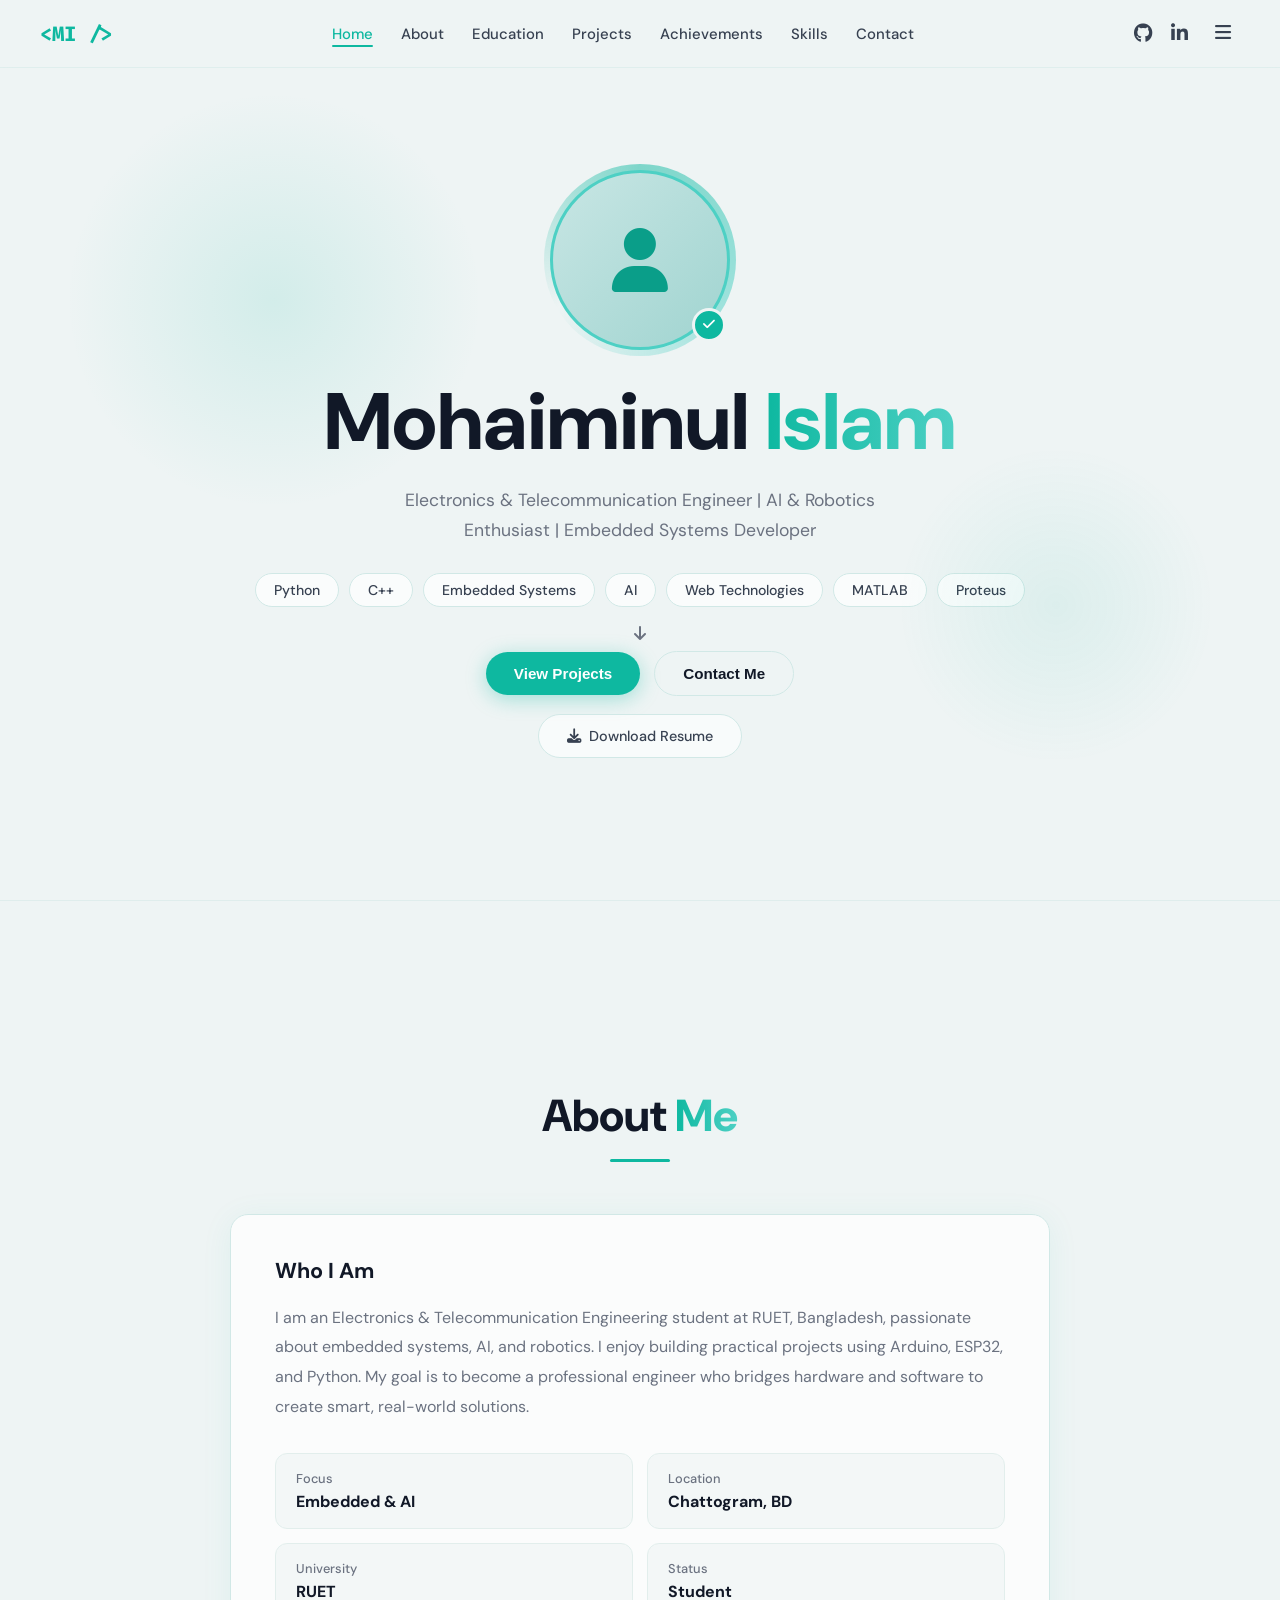
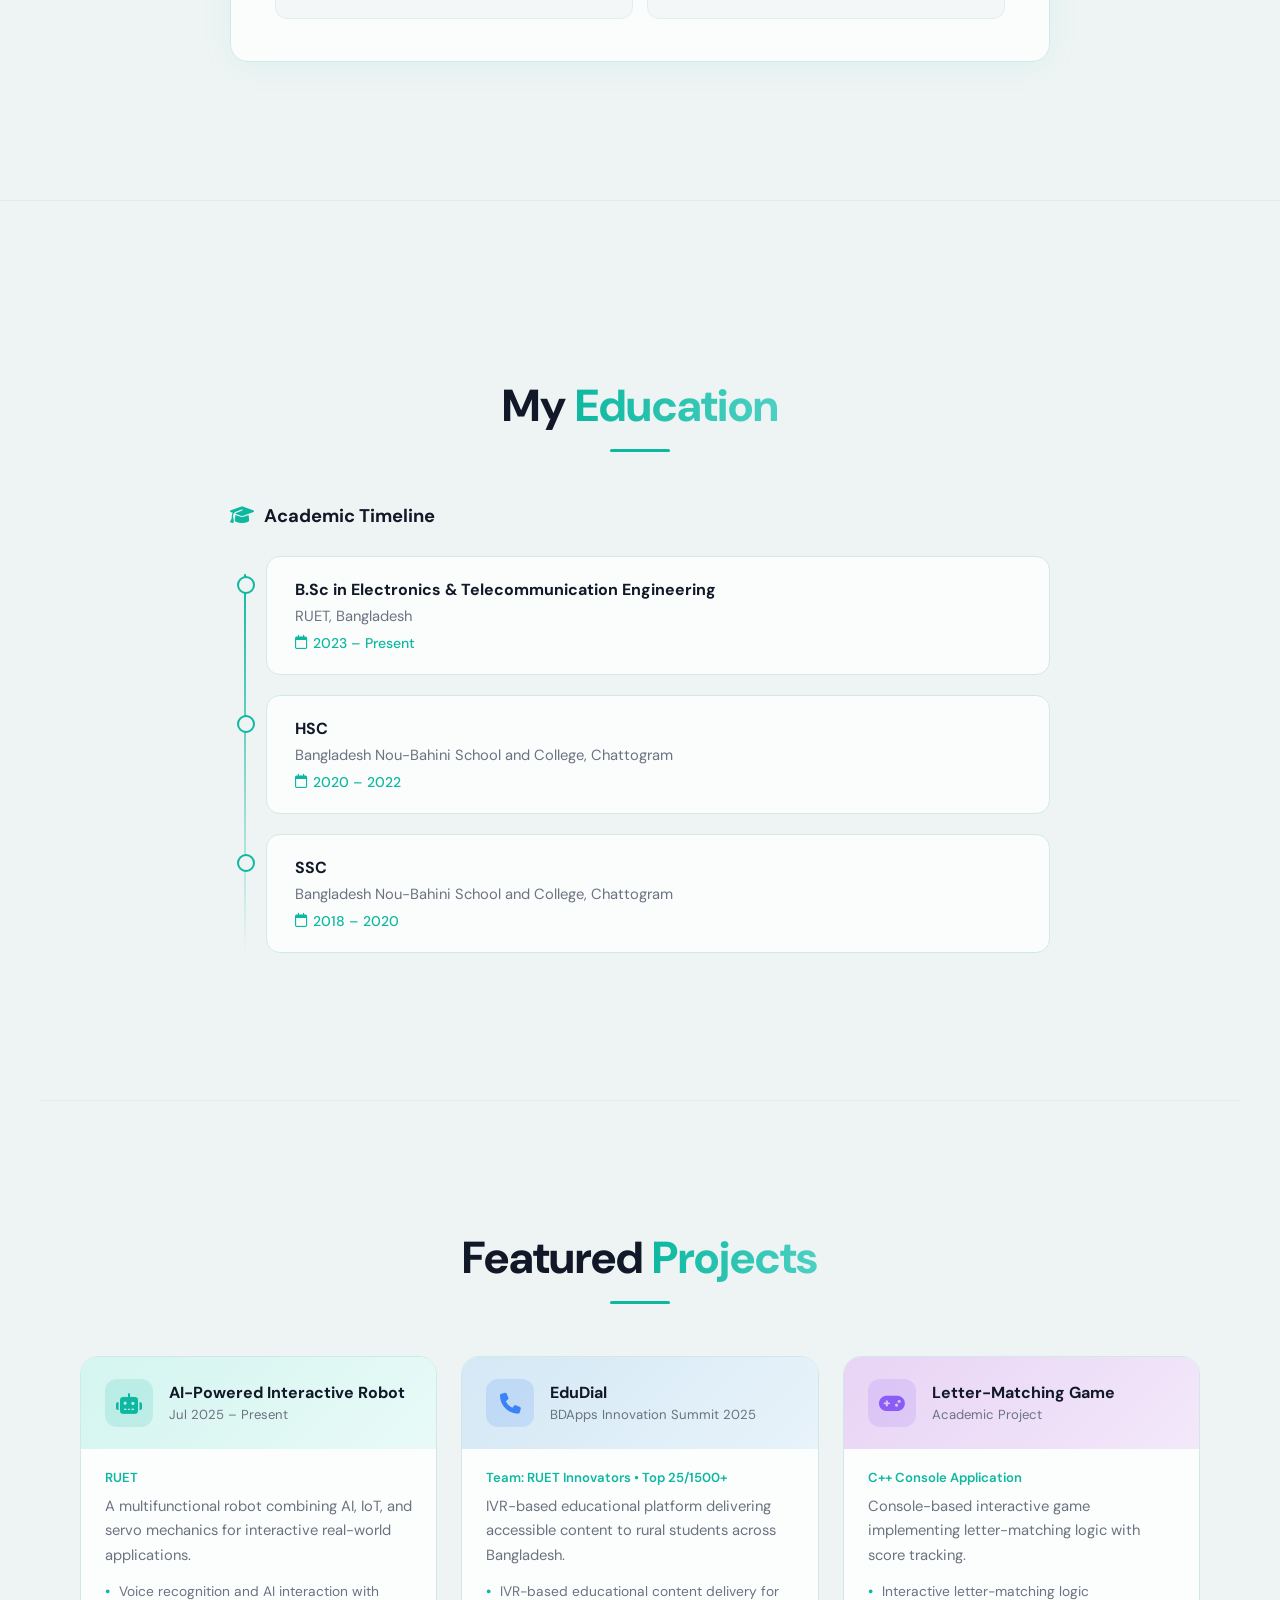
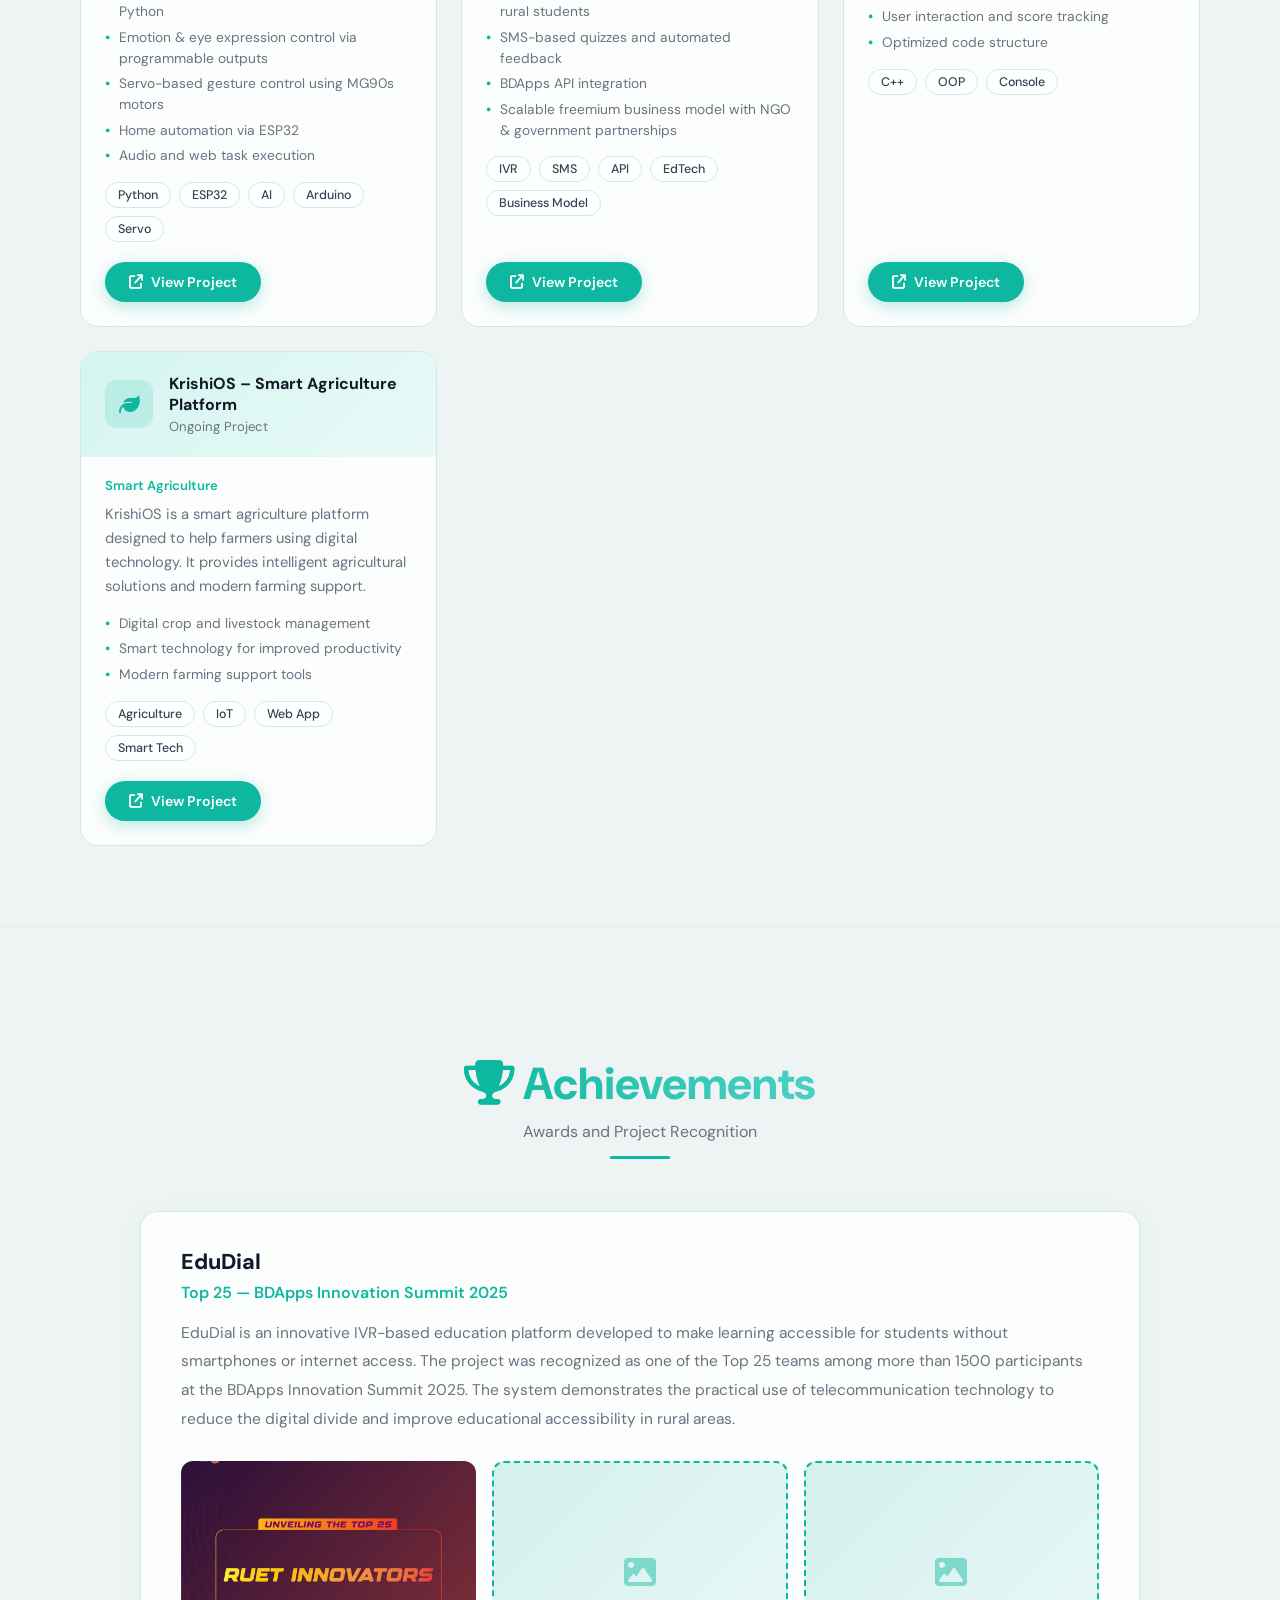
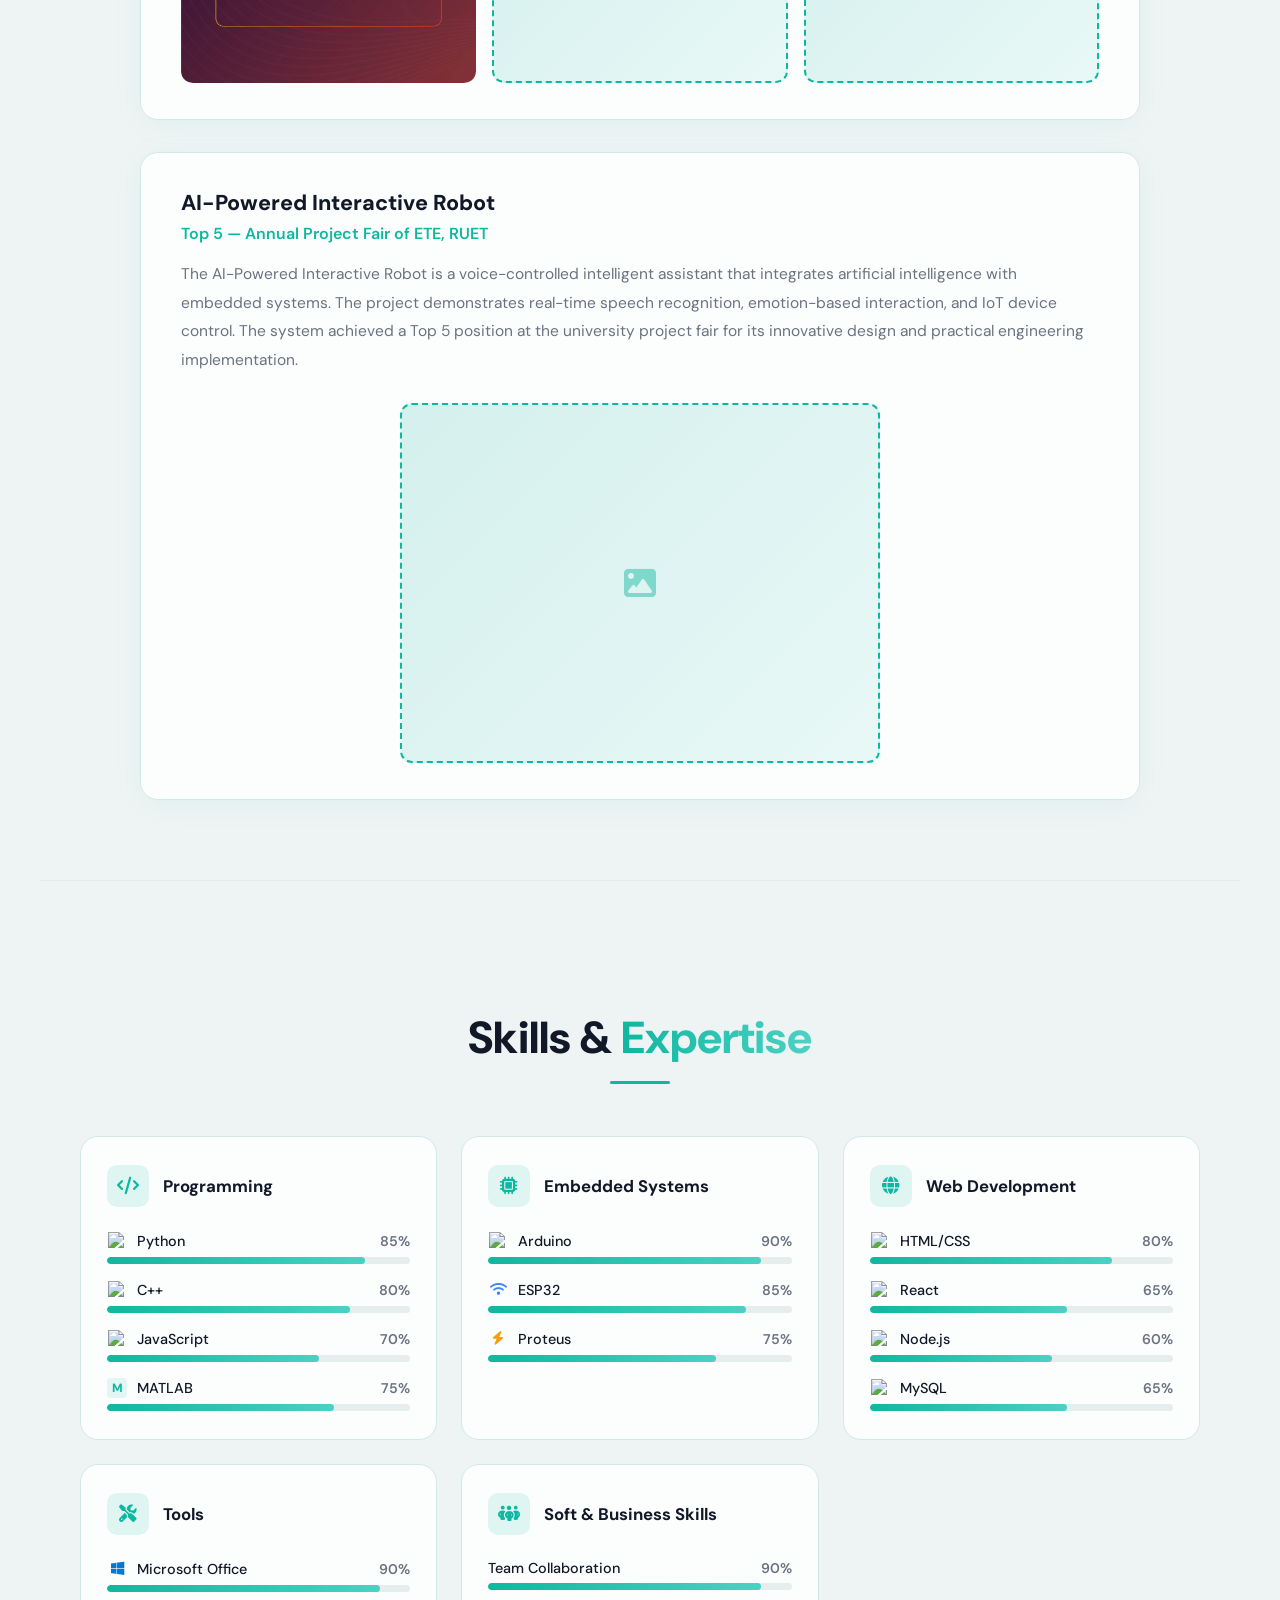
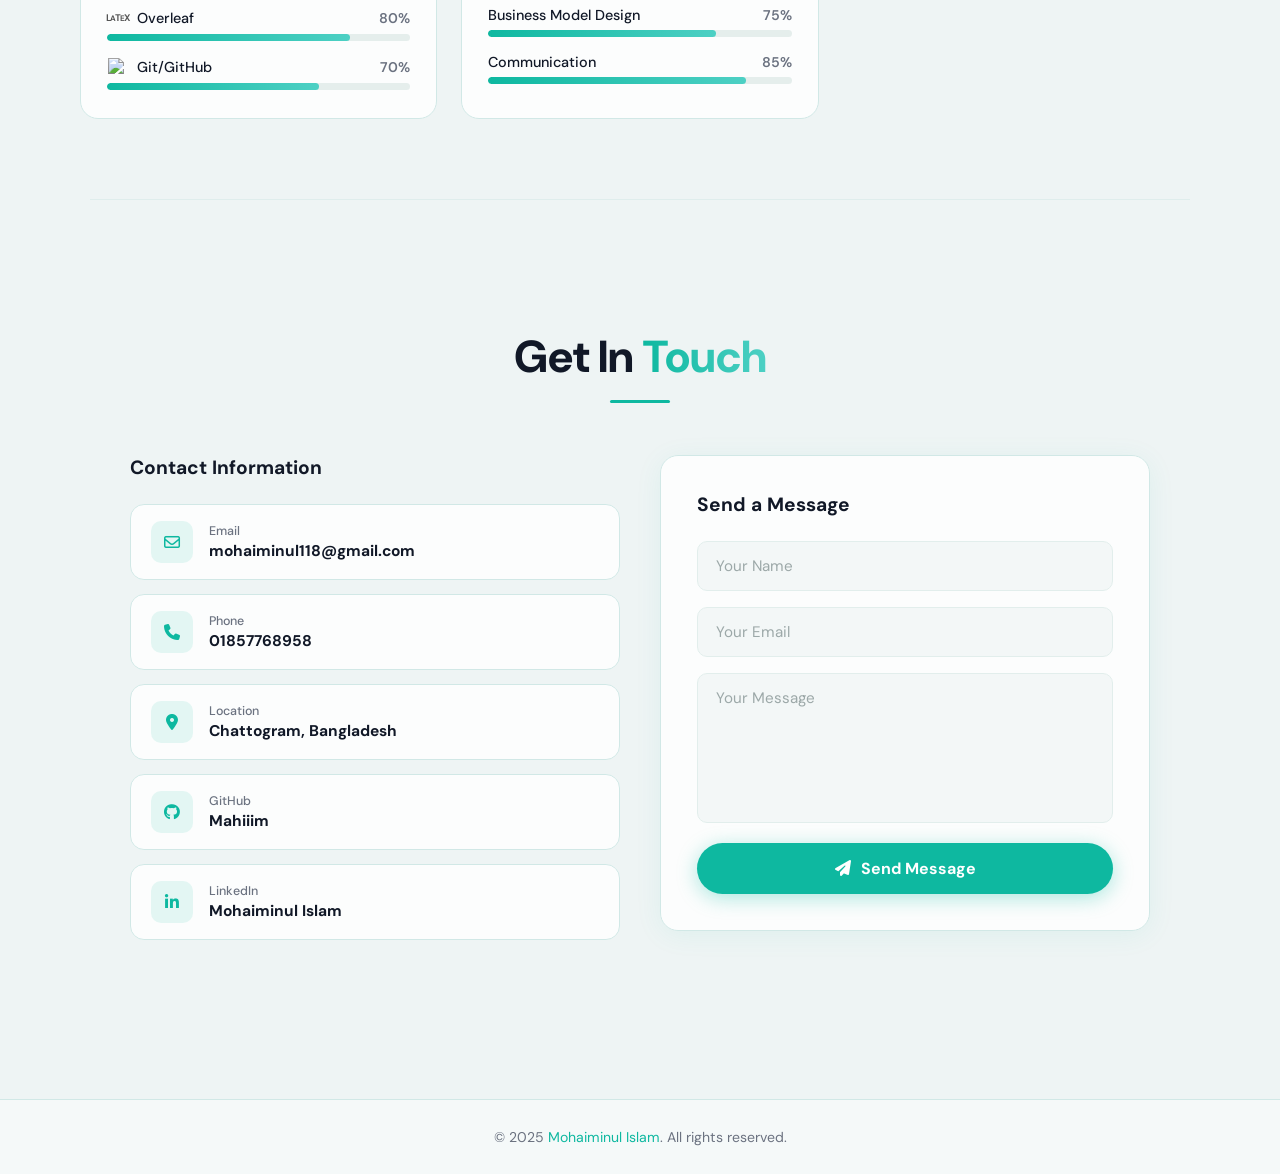
==== commit a1835bc5: "Editted btn" ====
--- a/index.html
+++ b/index.html
@@ -14,6 +14,7 @@
   <link rel="stylesheet" href="css/style.css" />
   <link rel="stylesheet" href="css/darkmode.css" />
   <script src="https://cdn.jsdelivr.net/npm/@emailjs/browser@4/dist/email.min.js"></script>
+  <script src="https://kit.fontawesome.com/d7b7563d24.js" crossorigin="anonymous"></script>
 </head>
 
 <body>
@@ -42,7 +43,7 @@
         <i class="fa-solid fa-bars"></i>
         <div class="settings-dropdown" id="settingsDropdown">
           <div class="settings-item active" data-theme="light">
-            <span class="si-left"><i class="fa-regular fa-sun si-icon"></i> Light Mode</span>
+            <span class="si-left"><i class="fa-regular fa-sun"></i></i></i> Light Mode</span>
             <i class="fa-solid fa-check si-check"></i>
           </div>
           <div class="settings-item" data-theme="dark">
--- a/css/darkmode.css
+++ b/css/darkmode.css
@@ -0,0 +1,253 @@
+/* ============================================================
+   DARK MODE + SETTINGS MENU
+   Paste this at the very BOTTOM of css/style.css
+   ============================================================ */
+
+/* ── Dark mode variables ──────────────────────────────────── */
+body.dark {
+  --bg:         #0f1117;
+  --bg-light:   #161b26;
+  --text-dark:  #f1f5f9;
+  --text-mid:   #cbd5e1;
+  --text-gray:  #94a3b8;
+  --border:     #1e2d3d;
+  --white:      #1a2332;
+  --teal:       #0eb8a0;
+  --teal-dark:  #0a9e89;
+  --teal-light: #4dd0c4;
+}
+
+/* Smooth transition for everything when switching modes */
+body, nav, .about-card, .info-box, .timeline-card,
+.proj-card, .skill-card, .achieve-card, .contact-info-item,
+.contact-form-card, .report-card, .feature-card,
+.mobile-menu, footer, section {
+  transition: background-color 0.3s ease, border-color 0.3s ease,
+              color 0.3s ease, box-shadow 0.3s ease;
+}
+
+/* ── Dark mode overrides ─────────────────────────────────── */
+body.dark {
+  background-color: var(--bg);
+  color: var(--text-dark);
+}
+
+/* Navbar */
+body.dark nav {
+  background: rgba(15, 17, 23, 0.88);
+  border-bottom-color: rgba(30, 45, 61, 0.7);
+}
+body.dark nav.scrolled {
+  background: rgba(15, 17, 23, 0.97);
+  box-shadow: 0 2px 20px rgba(0,0,0,0.4);
+}
+
+/* Cards */
+body.dark .about-card,
+body.dark .timeline-card,
+body.dark .skill-card,
+body.dark .achieve-card,
+body.dark .contact-form-card,
+body.dark .report-card,
+body.dark .feature-card {
+  background: rgba(22, 27, 38, 0.95);
+  border-color: #1e2d3d;
+}
+
+body.dark .proj-card {
+  background: rgba(22, 27, 38, 0.95);
+  border-color: #1e2d3d;
+}
+body.dark .proj-card--teal .proj-card-top  { background: linear-gradient(135deg, #0d2420, #0f2b26); }
+body.dark .proj-card--blue .proj-card-top  { background: linear-gradient(135deg, #0d1a2e, #0f2035); }
+body.dark .proj-card--purple .proj-card-top { background: linear-gradient(135deg, #1a0d2e, #1e1035); }
+
+body.dark .contact-info-item {
+  background: rgba(22, 27, 38, 0.95);
+  border-color: #1e2d3d;
+}
+
+/* Info boxes */
+body.dark .info-box {
+  background: rgba(30, 40, 55, 0.8);
+  border-color: #1e2d3d;
+}
+
+/* Skill bar background */
+body.dark .skill-bar { background: #1e2d3d; }
+
+/* Form inputs */
+body.dark .form-input,
+body.dark .form-textarea {
+  background: #161b26;
+  border-color: #1e2d3d;
+  color: var(--text-dark);
+}
+body.dark .form-input:focus,
+body.dark .form-textarea:focus {
+  background: #1a2030;
+  border-color: var(--teal);
+}
+
+/* Mobile menu */
+body.dark .mobile-menu {
+  background: rgba(15, 17, 23, 0.98);
+  border-bottom-color: #1e2d3d;
+}
+body.dark .mobile-menu a {
+  border-bottom-color: #1e2d3d;
+}
+
+/* Hero background blobs stay subtle */
+body.dark #home::before { background: radial-gradient(circle, rgba(14,184,160,0.07) 0%, transparent 70%); }
+body.dark #home::after  { background: radial-gradient(circle, rgba(14,184,160,0.05) 0%, transparent 70%); }
+
+/* Section dividers */
+body.dark section:not(#home) { border-top-color: rgba(30,45,61,0.6); }
+
+/* Proj tags */
+body.dark .proj-tags span,
+body.dark .hero-tags span {
+  background: rgba(30, 45, 61, 0.8);
+  border-color: #1e2d3d;
+  color: var(--text-mid);
+}
+
+/* Footer */
+body.dark footer {
+  background: rgba(15,17,23,0.6);
+  border-top-color: #1e2d3d;
+}
+
+/* Timeline dot bg */
+body.dark .timeline-dot { background: var(--bg); }
+
+/* ── Settings dropdown menu ──────────────────────────────── */
+.settings-btn {
+  position: relative;
+  display: flex;
+  align-items: center;
+  justify-content: center;
+  width: 34px; height: 34px;
+  cursor: pointer;
+  color: var(--text-mid);
+  font-size: 1.15rem;
+  transition: color 0.2s ease;
+  flex-shrink: 0;
+}
+.settings-btn:hover { color: var(--teal); }
+
+body.dark .btn-resume {
+  background: rgba(14, 184, 160, 0.15);
+  border-color: var(--teal);
+  color: var(--teal);
+}
+body.dark .btn-resume:hover {
+  background: var(--teal);
+  color: white;
+}
+
+.settings-dropdown {
+  position: absolute;
+  top: calc(100% + 12px);
+  right: 0;
+  width: 200px;
+  background: var(--white);
+  border: 1px solid var(--border);
+  border-radius: 14px;
+  padding: 8px;
+  box-shadow: 0 8px 32px rgba(0,0,0,0.12);
+  z-index: 2000;
+  opacity: 0;
+  transform: translateY(-8px) scale(0.97);
+  pointer-events: none;
+  transition: opacity 0.2s ease, transform 0.2s ease;
+}
+
+body.dark .settings-dropdown {
+  background: #161b26;
+  border-color: #1e2d3d;
+  box-shadow: 0 8px 32px rgba(0,0,0,0.5);
+}
+
+.settings-dropdown.open {
+  opacity: 1;
+  transform: translateY(0) scale(1);
+  pointer-events: all;
+}
+
+.settings-item {
+  display: flex;
+  align-items: center;
+  justify-content: space-between;
+  gap: 10px;
+  padding: 10px 12px;
+  border-radius: 9px;
+  cursor: pointer;
+  font-size: 0.92rem;
+  font-weight: 500;
+  color: var(--text-mid);
+  transition: background 0.18s ease, color 0.18s ease;
+  user-select: none;
+}
+.settings-item:hover {
+  background: rgba(14,184,160,0.08);
+  color: var(--text-dark);
+}
+body.dark .settings-item:hover {
+  background: rgba(14,184,160,0.1);
+}
+
+.settings-item .si-left {
+  display: flex;
+  align-items: center;
+  gap: 10px;
+}
+.settings-item i.si-icon {
+  font-size: 1rem;
+  width: 18px;
+  text-align: center;
+  color: var(--text-gray);
+}
+.settings-item:hover i.si-icon { color: var(--teal); }
+
+.settings-item .si-check {
+  color: var(--teal);
+  font-size: 0.85rem;
+  opacity: 0;
+  transition: opacity 0.2s;
+}
+.settings-item.active .si-check { opacity: 1; }
+
+.settings-divider {
+  height: 1px;
+  background: var(--border);
+  margin: 6px 0;
+}
+body.dark .settings-divider { background: #1e2d3d; }
+
+/* ── Mobile theme toggle button ─────────────────────────── */
+/* Small sun/moon icon button shown only on mobile, left of hamburger */
+.mobile-theme-btn {
+  display: none;
+  align-items: center;
+  justify-content: center;
+  width: 34px; height: 34px;
+  border-radius: 50%;
+  background: rgba(14,184,160,0.1);
+  color: var(--teal);
+  font-size: 1rem;
+  cursor: pointer;
+  border: 1.5px solid rgba(14,184,160,0.25);
+  transition: all 0.25s ease;
+  flex-shrink: 0;
+}
+.mobile-theme-btn:hover {
+  background: rgba(14,184,160,0.2);
+}
+
+/* ── Responsive: show mobile toggle, hide desktop settings on mobile ── */
+@media (max-width: 768px) {
+  .settings-btn { display: none; }
+  .mobile-theme-btn { display: flex; }
+}
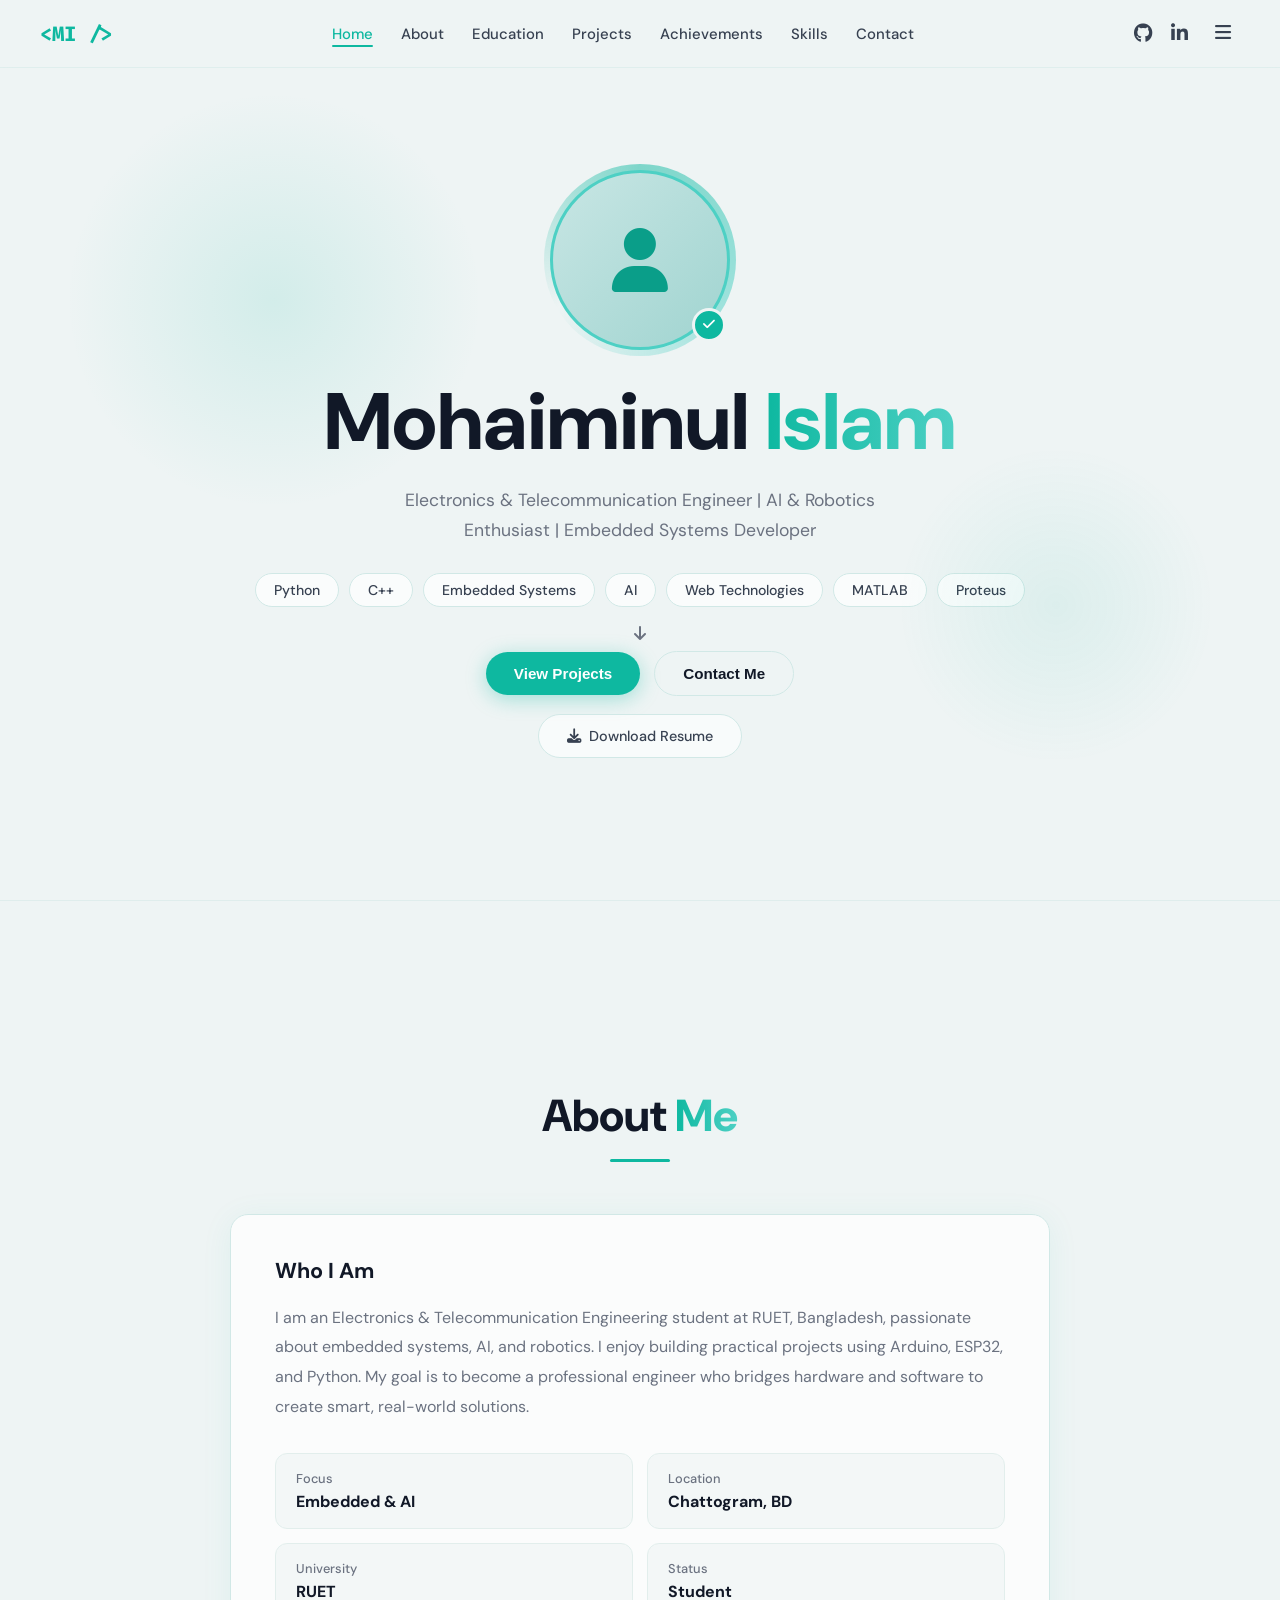
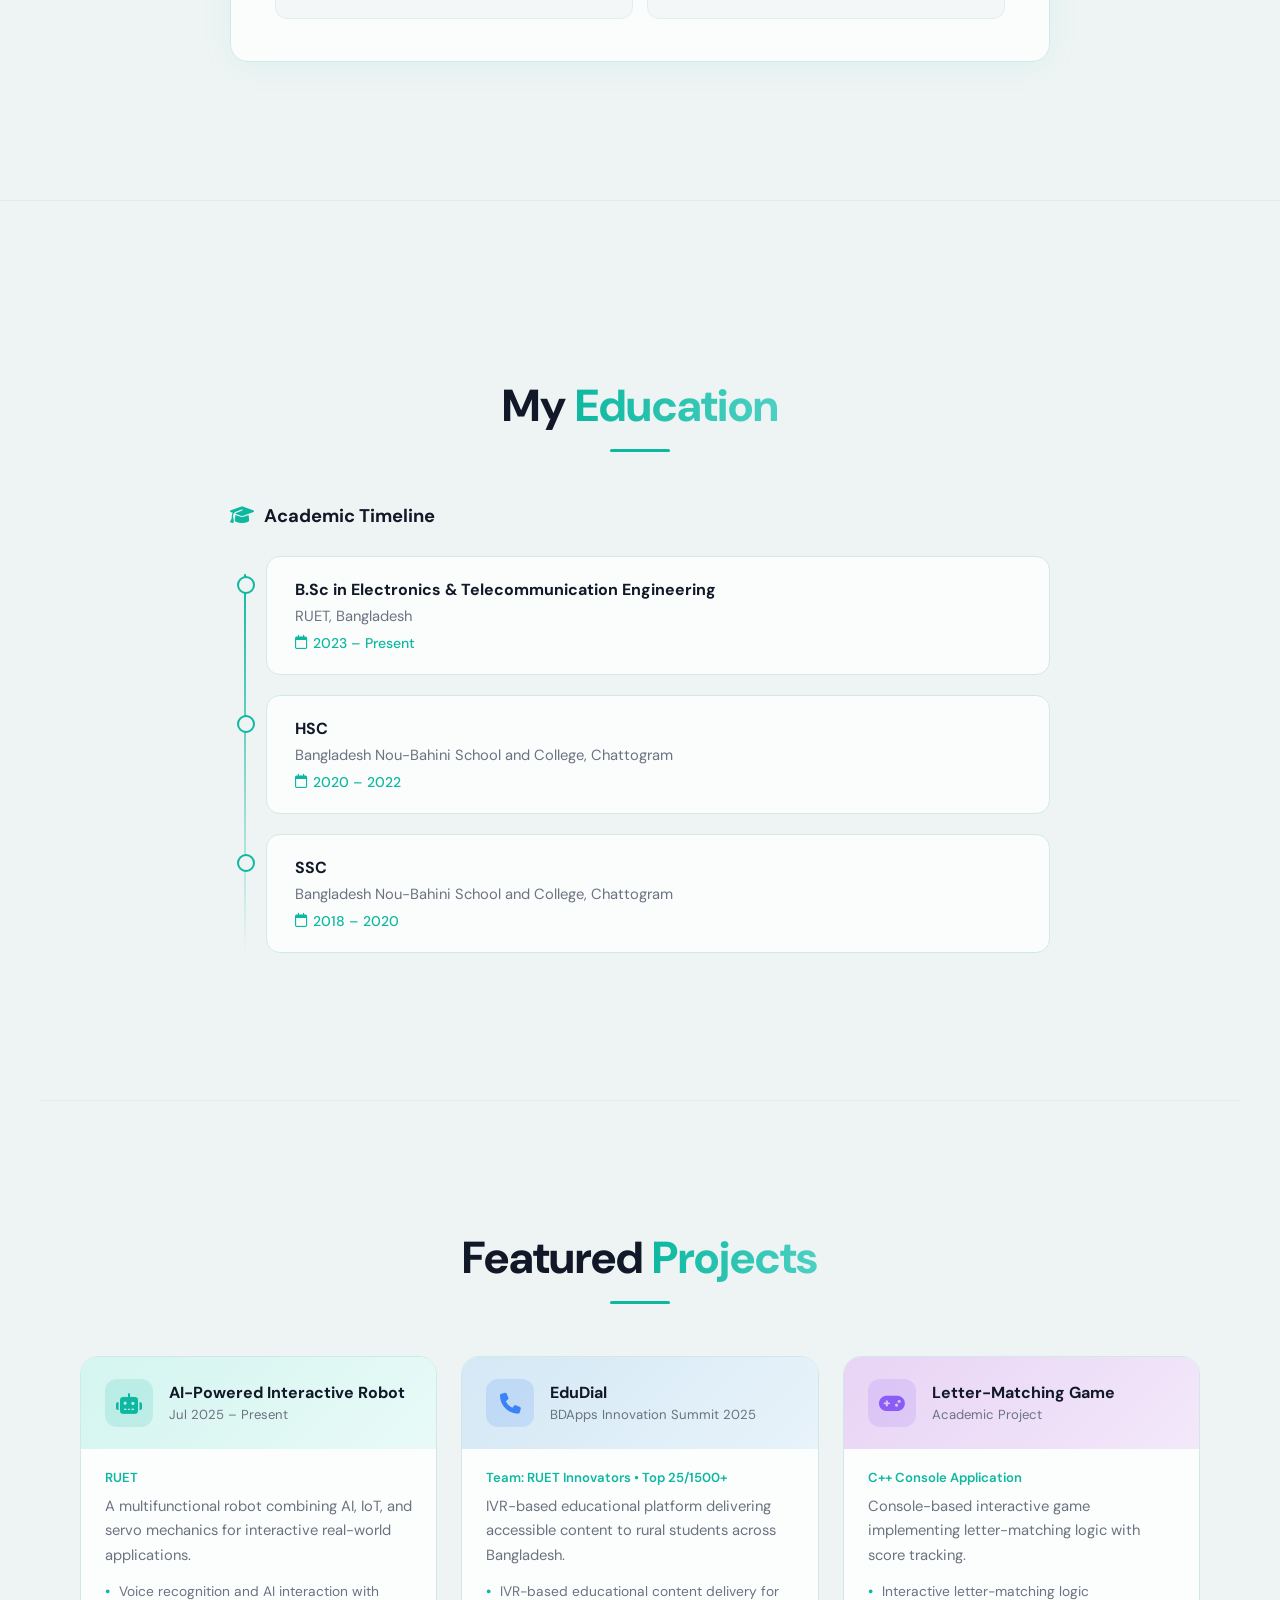
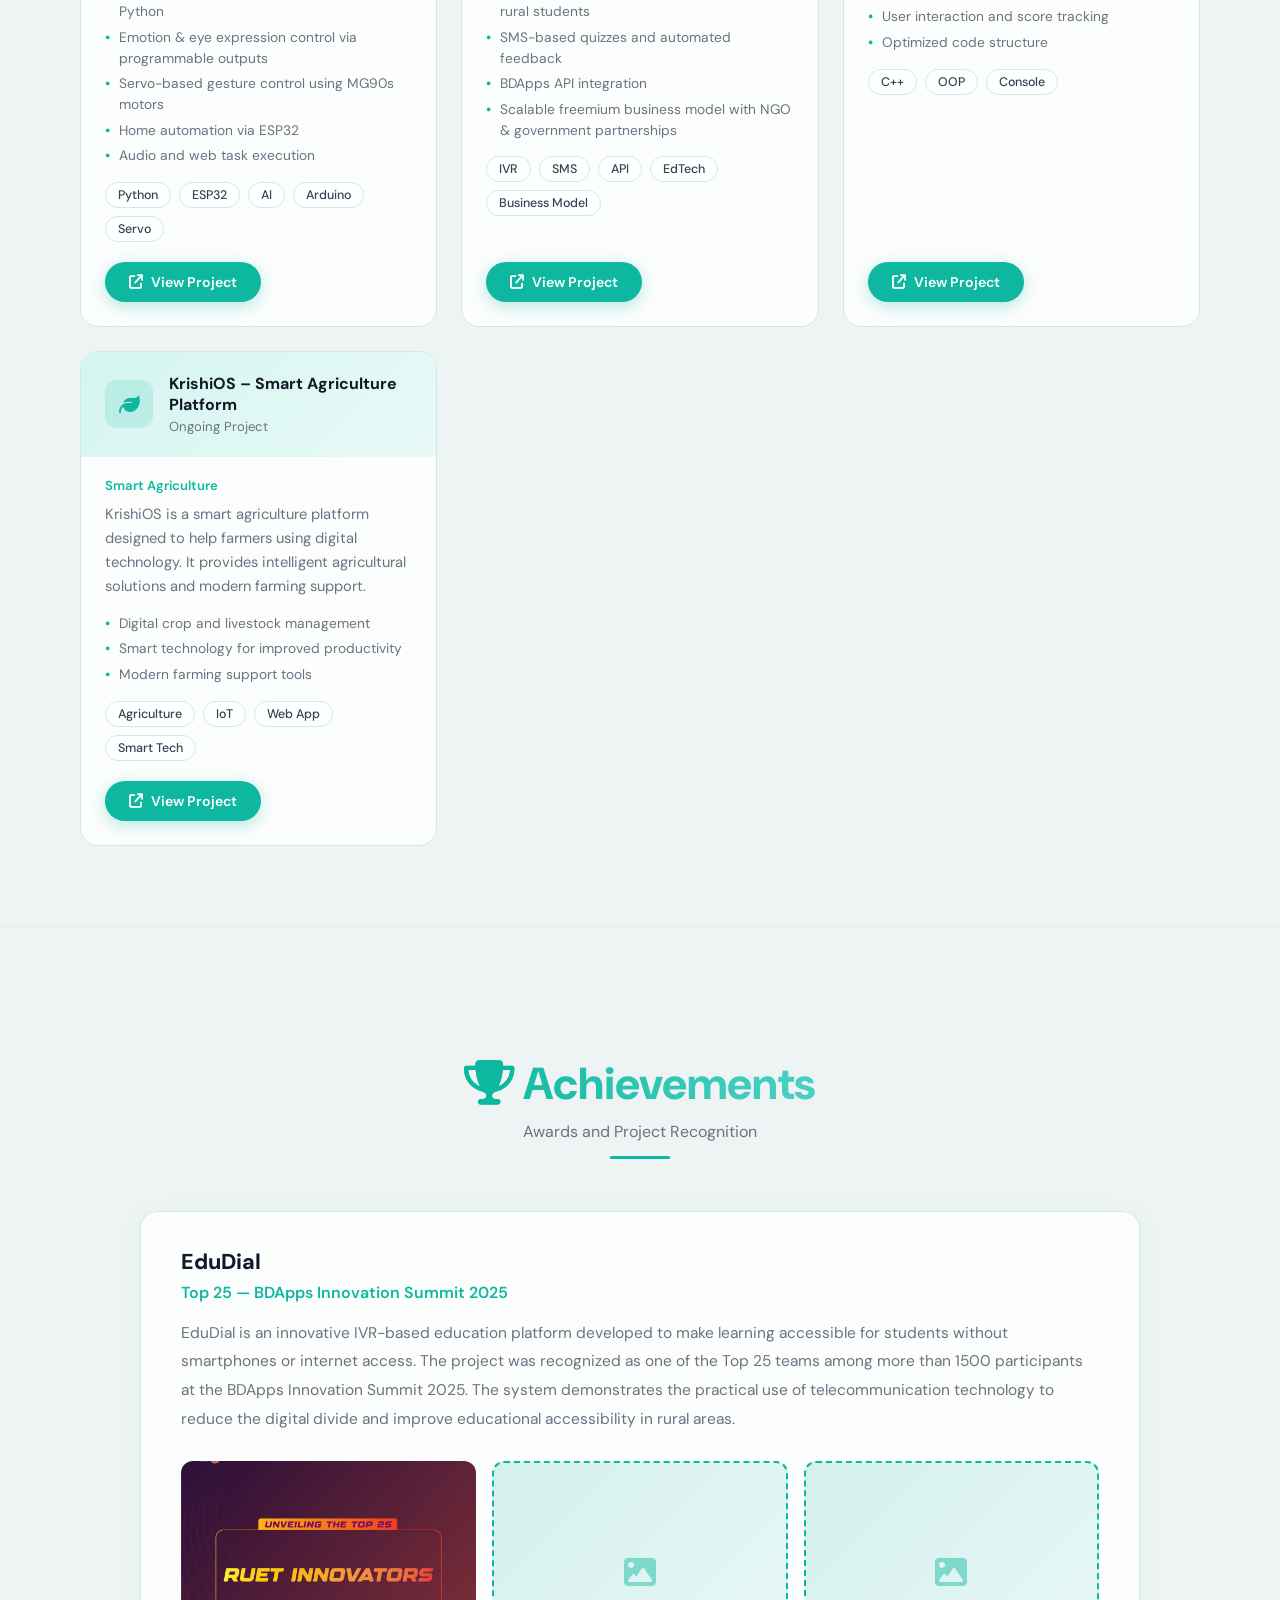
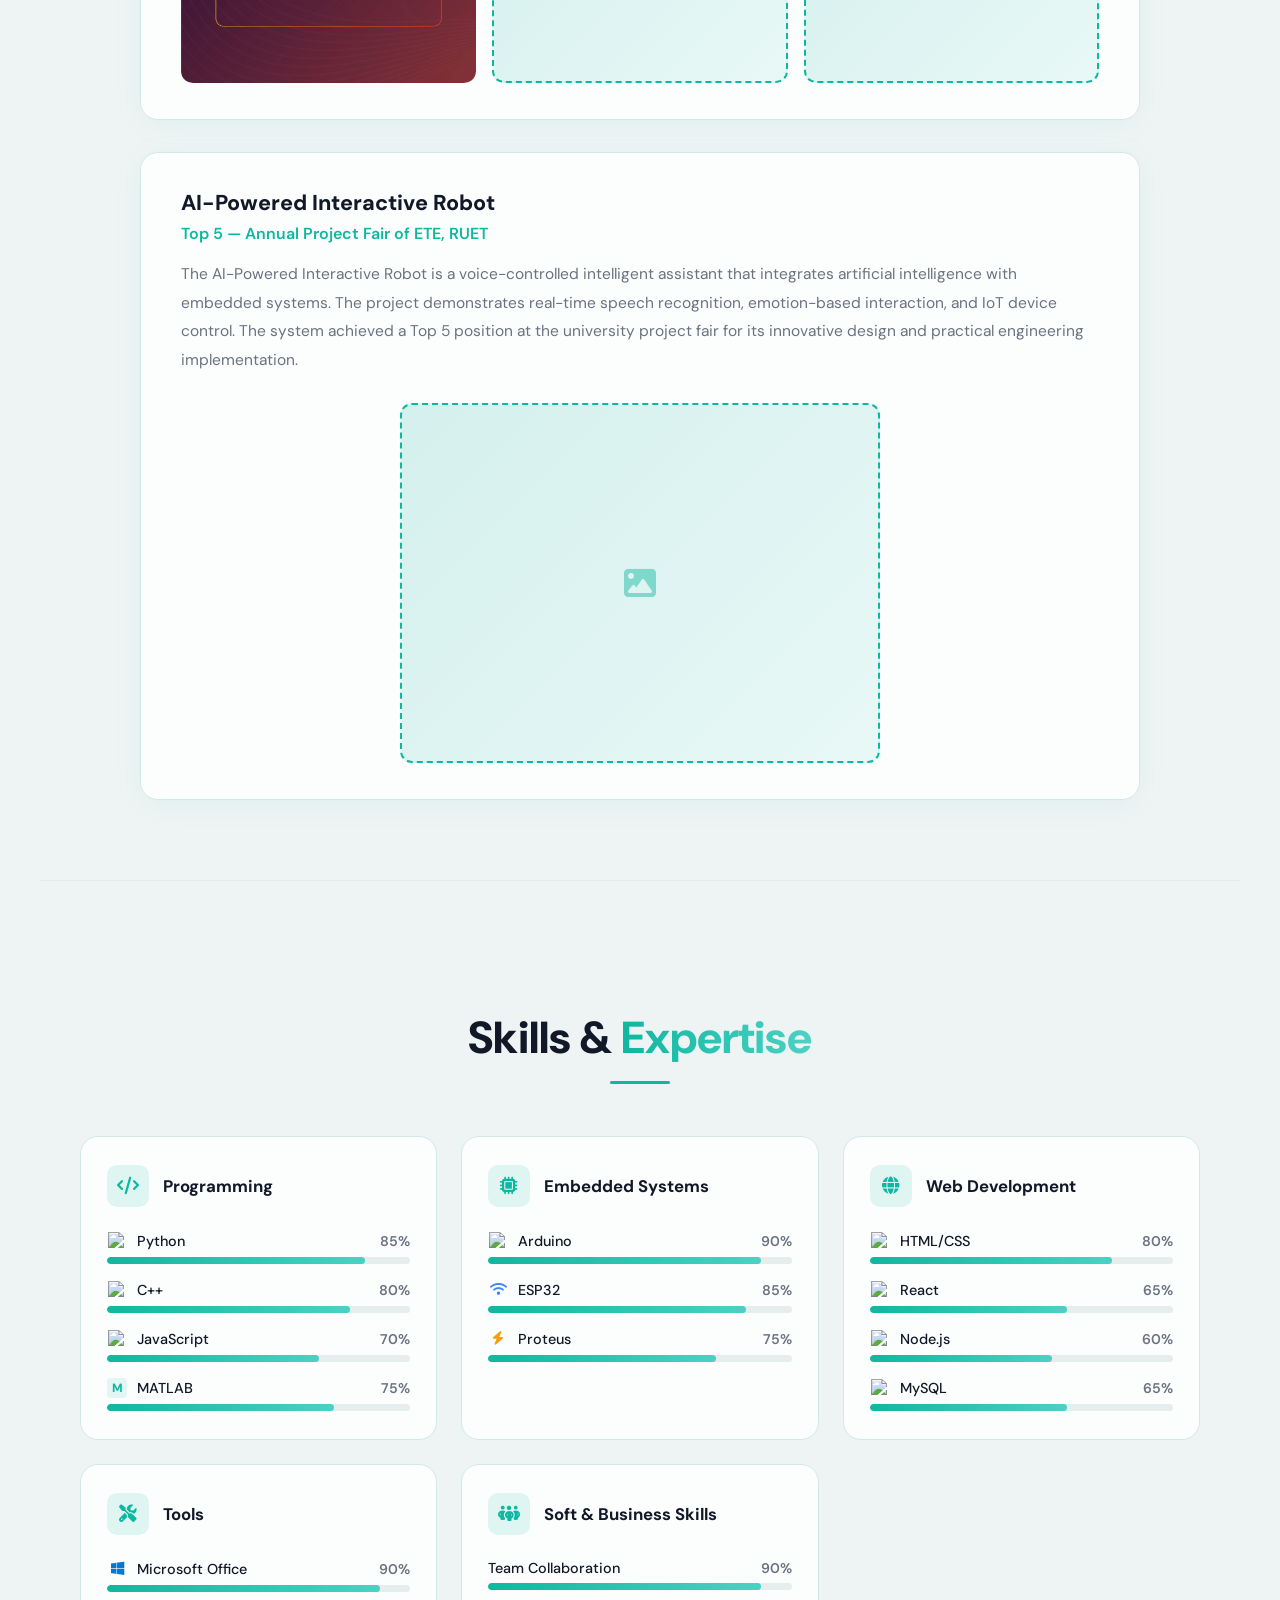
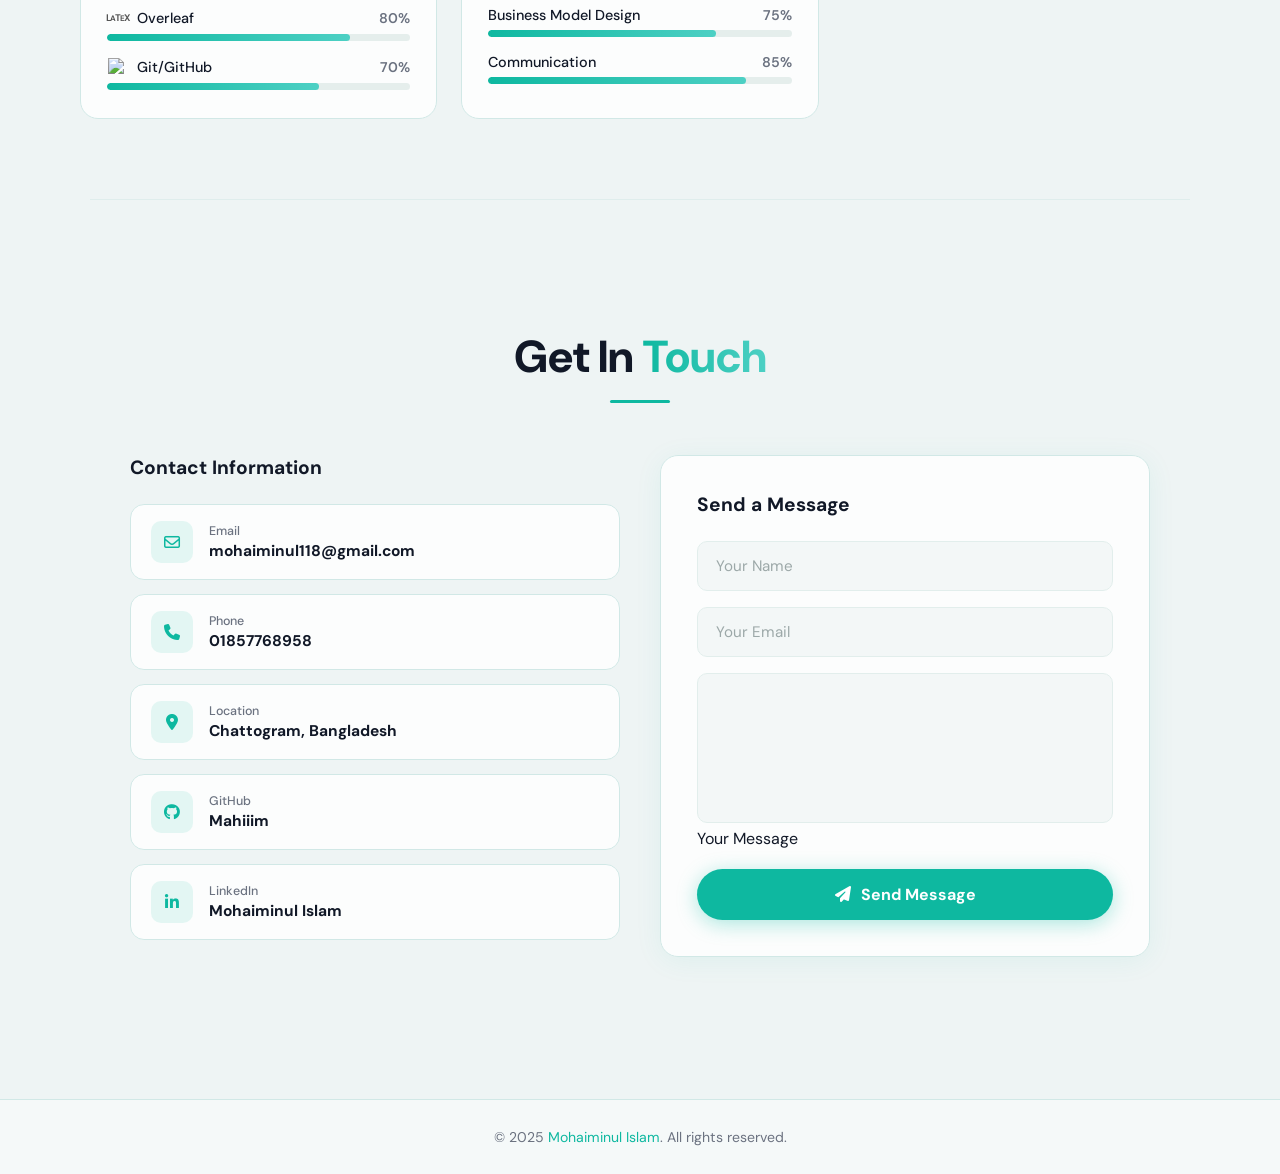
==== commit 1c3065c2: "Update portfolio files" ====
--- a/index.html
+++ b/index.html
@@ -34,7 +34,7 @@
     <div class="nav-right">
       <a href="https://github.com/Mahiiim" target="_blank" class="nav-icon social-icon"><i
           class="fa-brands fa-github"></i></a>
-      <a href="https://linkedin.com/in/MohaiminulIslam" target="_blank" class="nav-icon social-icon"><i
+      <a href="https://linkedin.com/in/mohaiminul-islam-34023a343/" target="_blank" class="nav-icon social-icon"><i
           class="fa-brands fa-linkedin-in"></i></a>
       <div class="mobile-theme-btn" id="mobileThemeBtn" title="Switch to Dark Mode">
         <i class="fa-solid fa-moon"></i>
@@ -553,7 +553,10 @@
         <div class="contact-form">
           <input type="text" id="userName" class="form-input" placeholder="Your Name" />
           <input type="email" id="userEmail" class="form-input" placeholder="Your Email" />
-          <textarea id="userMessage" class="form-textarea" placeholder="Your Message" rows="6"></textarea>
+          <div class="form-field">
+            <textarea id="userMessage" class="form-textarea" rows="6"></textarea>
+            <label class="form-label">Your Message</label>
+          </div>
           <button class="btn-send" id="sendBtn" onclick="sendMessage()">
             <i class="fa-solid fa-paper-plane"></i> Send Message
           </button>
--- a/css/style.css
+++ b/css/style.css
@@ -13,8 +13,18 @@
 }
 
 /* ========== RESET ========== */
-*, *::before, *::after { margin:0; padding:0; box-sizing:border-box; }
-html { scroll-behavior: smooth; }
+*,
+*::before,
+*::after {
+  margin: 0;
+  padding: 0;
+  box-sizing: border-box;
+}
+
+html {
+  scroll-behavior: smooth;
+}
+
 body {
   font-family: 'DM Sans', sans-serif;
   background-color: var(--bg);
@@ -22,345 +32,1475 @@
   min-height: 100vh;
   overflow-x: hidden;
 }
-a { text-decoration: none; color: inherit; }
+
+a {
+  text-decoration: none;
+  color: inherit;
+}
 
 /* ========== NAVBAR ========== */
 nav {
   position: fixed;
-  top: 0; left: 0; width: 100%;
+  top: 0;
+  left: 0;
+  width: 100%;
   height: var(--nav-height);
   display: flex;
   align-items: center;
   justify-content: space-between;
   padding: 0 40px;
-  background: rgba(238,244,244,0.85);
+  background: rgba(238, 244, 244, 0.85);
   backdrop-filter: blur(12px);
   -webkit-backdrop-filter: blur(12px);
-  border-bottom: 1px solid rgba(209,232,230,0.5);
+  border-bottom: 1px solid rgba(209, 232, 230, 0.5);
   z-index: 1000;
   transition: background 0.3s ease, box-shadow 0.3s ease;
 }
+
 nav.scrolled {
-  background: rgba(238,244,244,0.97);
-  box-shadow: 0 2px 20px rgba(14,184,160,0.1);
-}
+  background: rgba(238, 244, 244, 0.97);
+  box-shadow: 0 2px 20px rgba(14, 184, 160, 0.1);
+}
+
 .nav-logo {
   font-family: 'Fira Code', monospace;
-  font-size: 1.3rem; font-weight: 700;
+  font-size: 1.3rem;
+  font-weight: 700;
   color: var(--teal);
   cursor: pointer;
 }
-.nav-links { display:flex; align-items:center; gap:28px; list-style:none; }
+
+.nav-links {
+  display: flex;
+  align-items: center;
+  gap: 28px;
+  list-style: none;
+}
+
 .nav-links a {
-  font-size: 0.93rem; font-weight: 500;
+  font-size: 0.93rem;
+  font-weight: 500;
   color: var(--text-mid);
   position: relative;
   transition: color 0.25s ease;
   cursor: pointer;
 }
+
 .nav-links a::after {
-  content:''; position:absolute; bottom:-3px; left:0;
-  width:0; height:2px;
-  background: var(--teal); border-radius:2px;
+  content: '';
+  position: absolute;
+  bottom: -3px;
+  left: 0;
+  width: 0;
+  height: 2px;
+  background: var(--teal);
+  border-radius: 2px;
   transition: width 0.25s ease;
 }
-.nav-links a:hover, .nav-links a.active { color: var(--teal); }
-.nav-links a:hover::after, .nav-links a.active::after { width: 100%; }
-.nav-right { display:flex; align-items:center; gap:18px; }
+
+.nav-links a:hover,
+.nav-links a.active {
+  color: var(--teal);
+}
+
+.nav-links a:hover::after,
+.nav-links a.active::after {
+  width: 100%;
+}
+
+.nav-right {
+  display: flex;
+  align-items: center;
+  gap: 18px;
+}
+
 .nav-icon {
-  color: var(--text-mid); font-size:1.2rem;
-  transition: color 0.25s ease; cursor:pointer;
-  display:flex; align-items:center;
-}
-.nav-icon:hover { color: var(--teal); }
-.hamburger { display:none; flex-direction:column; gap:5px; cursor:pointer; padding:4px; }
+  color: var(--text-mid);
+  font-size: 1.2rem;
+  transition: color 0.25s ease;
+  cursor: pointer;
+  display: flex;
+  align-items: center;
+}
+
+.nav-icon:hover {
+  color: var(--teal);
+}
+
+.hamburger {
+  display: none;
+  flex-direction: column;
+  gap: 5px;
+  cursor: pointer;
+  padding: 4px;
+}
+
 .hamburger span {
-  display:block; width:22px; height:2px;
-  background: var(--text-mid); border-radius:2px;
+  display: block;
+  width: 22px;
+  height: 2px;
+  background: var(--text-mid);
+  border-radius: 2px;
   transition: all 0.3s ease;
 }
-.hamburger.open span:nth-child(1) { transform: translateY(7px) rotate(45deg); }
-.hamburger.open span:nth-child(2) { opacity:0; }
-.hamburger.open span:nth-child(3) { transform: translateY(-7px) rotate(-45deg); }
+
+.hamburger.open span:nth-child(1) {
+  transform: translateY(7px) rotate(45deg);
+}
+
+.hamburger.open span:nth-child(2) {
+  opacity: 0;
+}
+
+.hamburger.open span:nth-child(3) {
+  transform: translateY(-7px) rotate(-45deg);
+}
+
 .mobile-menu {
-  display:none; position:fixed;
-  top: var(--nav-height); left:0; width:100%;
-  background: rgba(238,244,244,0.98);
+  display: none;
+  position: fixed;
+  top: var(--nav-height);
+  left: 0;
+  width: 100%;
+  background: rgba(238, 244, 244, 0.98);
   backdrop-filter: blur(12px);
   border-bottom: 1px solid var(--border);
   padding: 20px 40px;
-  flex-direction:column; gap:16px; z-index:999;
-}
-.mobile-menu.open { display:flex; }
+  flex-direction: column;
+  gap: 16px;
+  z-index: 999;
+}
+
+.mobile-menu.open {
+  display: flex;
+}
+
 .mobile-menu a {
-  font-size:1rem; font-weight:500; color: var(--text-mid);
-  padding:8px 0; border-bottom:1px solid var(--border);
-  transition:color 0.2s; cursor:pointer;
-}
-.mobile-menu a:hover { color: var(--teal); }
+  font-size: 1rem;
+  font-weight: 500;
+  color: var(--text-mid);
+  padding: 8px 0;
+  border-bottom: 1px solid var(--border);
+  transition: color 0.2s;
+  cursor: pointer;
+}
+
+.mobile-menu a:hover {
+  color: var(--teal);
+}
 
 /* ========== SECTIONS ========== */
 section {
   min-height: 100vh;
   padding: calc(var(--nav-height) + 60px) 40px 80px;
-  scroll-margin-top: var(--nav-height);
-}
-section:not(#home) { border-top: 1px solid rgba(209,232,230,0.5); }
+  scroll-margin-top: calc(var(--nav-height) + 10px);
+}
+
+section:not(#home) {
+  border-top: 1px solid rgba(209, 232, 230, 0.5);
+}
 
 /* ========== SHARED HEADING ========== */
-.section-heading { text-align:center; margin-bottom:52px; animation: fadeInDown 0.7s ease both; }
-.section-heading h2 { font-size: clamp(2rem,5vw,2.8rem); font-weight:800; color: var(--text-dark); }
+.section-heading {
+  text-align: center;
+  margin-bottom: 52px;
+  animation: fadeInDown 0.7s ease both;
+}
+
+.section-heading h2 {
+  font-size: clamp(2rem, 5vw, 2.8rem);
+  font-weight: 800;
+  color: var(--text-dark);
+}
+
 .section-heading h2 span {
   background: linear-gradient(90deg, var(--teal), var(--teal-light));
-  -webkit-background-clip: text; -webkit-text-fill-color: transparent; background-clip:text;
-}
-.section-heading h2.all-teal { background: linear-gradient(90deg, var(--teal), var(--teal-light)); -webkit-background-clip:text; -webkit-text-fill-color:transparent; background-clip:text; }
-.heading-line { width:60px; height:3px; background: var(--teal); border-radius:2px; margin:14px auto 0; }
-.section-heading .sub-text { font-size:1rem; color: var(--text-gray); margin-top:8px; }
+  -webkit-background-clip: text;
+  -webkit-text-fill-color: transparent;
+  background-clip: text;
+}
+
+.section-heading h2.all-teal {
+  background: linear-gradient(90deg, var(--teal), var(--teal-light));
+  -webkit-background-clip: text;
+  -webkit-text-fill-color: transparent;
+  background-clip: text;
+}
+
+.heading-line {
+  width: 60px;
+  height: 3px;
+  background: var(--teal);
+  border-radius: 2px;
+  margin: 14px auto 0;
+}
+
+.section-heading .sub-text {
+  font-size: 1rem;
+  color: var(--text-gray);
+  margin-top: 8px;
+}
 
 /* ==============================
    HOME
    ============================== */
 #home {
-  display:flex; flex-direction:column;
-  align-items:center; justify-content:center;
-  text-align:center;
+  display: flex;
+  flex-direction: column;
+  align-items: center;
+  justify-content: center;
+  text-align: center;
   padding-top: calc(var(--nav-height) + 40px);
-  position:relative; overflow:hidden;
-}
+  position: relative;
+  overflow: hidden;
+}
+
 #home::before {
-  content:''; position:absolute; top:10%; left:5%;
-  width:420px; height:420px;
-  background: radial-gradient(circle, rgba(14,184,160,0.12) 0%, transparent 70%);
-  border-radius:50%; pointer-events:none;
-}
+  content: '';
+  position: absolute;
+  top: 10%;
+  left: 5%;
+  width: 420px;
+  height: 420px;
+  background: radial-gradient(circle, rgba(14, 184, 160, 0.12) 0%, transparent 70%);
+  border-radius: 50%;
+  pointer-events: none;
+}
+
 #home::after {
-  content:''; position:absolute; bottom:15%; right:5%;
-  width:320px; height:320px;
-  background: radial-gradient(circle, rgba(14,184,160,0.08) 0%, transparent 70%);
-  border-radius:50%; pointer-events:none;
-}
-.hero-avatar { position:relative; width:180px; height:180px; margin-bottom:28px; animation: fadeInDown 0.8s ease both; }
+  content: '';
+  position: absolute;
+  bottom: 15%;
+  right: 5%;
+  width: 320px;
+  height: 320px;
+  background: radial-gradient(circle, rgba(14, 184, 160, 0.08) 0%, transparent 70%);
+  border-radius: 50%;
+  pointer-events: none;
+}
+
+.hero-avatar {
+  position: relative;
+  width: 180px;
+  height: 180px;
+  margin-bottom: 28px;
+  animation: fadeInDown 0.8s ease both;
+}
+
 .hero-avatar::before {
-  content:''; position:absolute; inset:-6px; border-radius:50%;
+  content: '';
+  position: absolute;
+  inset: -6px;
+  border-radius: 50%;
   background: conic-gradient(var(--teal), var(--teal-light), transparent, var(--teal));
-  animation: spin 6s linear infinite; opacity:0.5; z-index:-1;
-}
-.hero-avatar img { width:180px; height:180px; border-radius:50%; object-fit:cover; object-position:top; border:3px solid var(--teal-light); display:block; }
+  animation: spin 6s linear infinite;
+  opacity: 0.5;
+  z-index: -1;
+}
+
+.hero-avatar img {
+  width: 180px;
+  height: 180px;
+  border-radius: 50%;
+  object-fit: cover;
+  object-position: top;
+  border: 3px solid var(--teal-light);
+  display: block;
+}
+
 .hero-avatar .avatar-placeholder {
-  width:180px; height:180px; border-radius:50%;
-  background: linear-gradient(135deg,#c8e6e4,#a0d4d0);
-  border:3px solid var(--teal-light);
-  display:flex; align-items:center; justify-content:center;
-  font-size:4rem; color: var(--teal-dark);
-}
+  width: 180px;
+  height: 180px;
+  border-radius: 50%;
+  background: linear-gradient(135deg, #c8e6e4, #a0d4d0);
+  border: 3px solid var(--teal-light);
+  display: flex;
+  align-items: center;
+  justify-content: center;
+  font-size: 4rem;
+  color: var(--teal-dark);
+}
+
 .hero-avatar .badge {
-  position:absolute; bottom:8px; right:4px;
-  width:34px; height:34px; border-radius:50%;
-  background: var(--teal); border:3px solid var(--bg);
-  display:flex; align-items:center; justify-content:center;
-  color:white; font-size:0.85rem;
-}
-.hero-name { font-size:clamp(2.8rem,7vw,5rem); font-weight:800; line-height:1.1; margin-bottom:20px; animation: fadeInUp 0.8s ease 0.2s both; }
-.hero-name .first { color: var(--text-dark); }
-.hero-name .last { background: linear-gradient(90deg, var(--teal), var(--teal-light)); -webkit-background-clip:text; -webkit-text-fill-color:transparent; background-clip:text; }
-.hero-tagline { font-size:clamp(0.95rem,2vw,1.1rem); color: var(--text-gray); max-width:520px; line-height:1.7; margin-bottom:28px; animation: fadeInUp 0.8s ease 0.35s both; }
-.hero-tags { display:flex; flex-wrap:wrap; justify-content:center; gap:10px; margin-bottom:44px; animation: fadeInUp 0.8s ease 0.5s both; }
-.hero-tags span { padding:7px 18px; border:1.5px solid var(--border); border-radius:999px; font-size:0.88rem; font-weight:500; color: var(--text-mid); background:rgba(255,255,255,0.7); transition:all 0.25s ease; }
-.hero-tags span:hover { border-color: var(--teal); color: var(--teal); }
-.hero-cta { display:flex; align-items:center; gap:14px; margin-bottom:18px; flex-wrap:wrap; justify-content:center; animation: fadeInUp 0.8s ease 0.65s both; position:relative; }
-.hero-cta .arrow-indicator { position:absolute; top:-28px; left:50%; transform:translateX(-50%); color: var(--text-gray); animation: bounce 1.5s infinite; }
-.btn-primary { display:inline-flex; align-items:center; gap:8px; padding:13px 28px; background: var(--teal); color:white; border-radius:999px; font-size:0.95rem; font-weight:600; border:none; cursor:pointer; transition:all 0.25s ease; box-shadow:0 4px 20px rgba(14,184,160,0.35); }
-.btn-primary:hover { background: var(--teal-dark); transform:translateY(-2px); box-shadow:0 8px 28px rgba(14,184,160,0.45); }
-.btn-secondary { display:inline-flex; align-items:center; gap:8px; padding:13px 28px; background:transparent; color: var(--text-dark); border-radius:999px; font-size:0.95rem; font-weight:600; border:1.5px solid var(--border); cursor:pointer; transition:all 0.25s ease; }
-.btn-secondary:hover { border-color: var(--teal); color: var(--teal); transform:translateY(-2px); }
-.hero-resume { animation: fadeInUp 0.8s ease 0.8s both; }
-.btn-resume { display:inline-flex; align-items:center; gap:8px; padding:12px 28px; background:rgba(255,255,255,0.6); border:1.5px solid var(--border); border-radius:999px; font-size:0.9rem; font-weight:500; color: var(--text-mid); cursor:pointer; transition:all 0.25s ease; }
-.btn-resume:hover { border-color: var(--teal); color: var(--teal); transform:translateY(-2px); }
+  position: absolute;
+  bottom: 8px;
+  right: 4px;
+  width: 34px;
+  height: 34px;
+  border-radius: 50%;
+  background: var(--teal);
+  border: 3px solid var(--bg);
+  display: flex;
+  align-items: center;
+  justify-content: center;
+  color: white;
+  font-size: 0.85rem;
+}
+
+.hero-name {
+  font-size: clamp(2.8rem, 7vw, 5rem);
+  font-weight: 800;
+  line-height: 1.1;
+  margin-bottom: 20px;
+  animation: fadeInUp 0.8s ease 0.2s both;
+}
+
+.hero-name .first {
+  color: var(--text-dark);
+}
+
+.hero-name .last {
+  background: linear-gradient(90deg, var(--teal), var(--teal-light));
+  -webkit-background-clip: text;
+  -webkit-text-fill-color: transparent;
+  background-clip: text;
+}
+
+.hero-tagline {
+  font-size: clamp(0.95rem, 2vw, 1.1rem);
+  color: var(--text-gray);
+  max-width: 520px;
+  line-height: 1.7;
+  margin-bottom: 28px;
+  animation: fadeInUp 0.8s ease 0.35s both;
+}
+
+.hero-tags {
+  display: flex;
+  flex-wrap: wrap;
+  justify-content: center;
+  gap: 10px;
+  margin-bottom: 44px;
+  animation: fadeInUp 0.8s ease 0.5s both;
+}
+
+.hero-tags span {
+  padding: 7px 18px;
+  border: 1.5px solid var(--border);
+  border-radius: 999px;
+  font-size: 0.88rem;
+  font-weight: 500;
+  color: var(--text-mid);
+  background: rgba(255, 255, 255, 0.7);
+  transition: all 0.25s ease;
+}
+
+.hero-tags span:hover {
+  border-color: var(--teal);
+  color: var(--teal);
+}
+
+.hero-cta {
+  display: flex;
+  align-items: center;
+  gap: 14px;
+  margin-bottom: 18px;
+  flex-wrap: wrap;
+  justify-content: center;
+  animation: fadeInUp 0.8s ease 0.65s both;
+  position: relative;
+}
+
+.hero-cta .arrow-indicator {
+  position: absolute;
+  top: -28px;
+  left: 50%;
+  transform: translateX(-50%);
+  color: var(--text-gray);
+  animation: bounce 1.5s infinite;
+}
+
+.btn-primary {
+  display: inline-flex;
+  align-items: center;
+  gap: 8px;
+  padding: 13px 28px;
+  background: var(--teal);
+  color: white;
+  border-radius: 999px;
+  font-size: 0.95rem;
+  font-weight: 600;
+  border: none;
+  cursor: pointer;
+  transition: all 0.25s ease;
+  box-shadow: 0 4px 20px rgba(14, 184, 160, 0.35);
+}
+
+.btn-primary:hover {
+  background: var(--teal-dark);
+  transform: translateY(-2px);
+  box-shadow: 0 8px 28px rgba(14, 184, 160, 0.45);
+}
+
+.btn-secondary {
+  display: inline-flex;
+  align-items: center;
+  gap: 8px;
+  padding: 13px 28px;
+  background: transparent;
+  color: var(--text-dark);
+  border-radius: 999px;
+  font-size: 0.95rem;
+  font-weight: 600;
+  border: 1.5px solid var(--border);
+  cursor: pointer;
+  transition: all 0.25s ease;
+}
+
+.btn-secondary:hover {
+  border-color: var(--teal);
+  color: var(--teal);
+  transform: translateY(-2px);
+}
+
+.hero-resume {
+  animation: fadeInUp 0.8s ease 0.8s both;
+}
+
+.btn-resume {
+  display: inline-flex;
+  align-items: center;
+  gap: 8px;
+  padding: 12px 28px;
+  background: rgba(255, 255, 255, 0.6);
+  border: 1.5px solid var(--border);
+  border-radius: 999px;
+  font-size: 0.9rem;
+  font-weight: 500;
+  color: var(--text-mid);
+  cursor: pointer;
+  transition: all 0.25s ease;
+}
+
+.btn-resume:hover {
+  border-color: var(--teal);
+  color: var(--teal);
+  transform: translateY(-2px);
+}
 
 /* ==============================
    ABOUT
    ============================== */
-#about { display:flex; flex-direction:column; align-items:center; justify-content:center; }
-.about-card { background:rgba(255,255,255,0.75); border:1px solid var(--border); border-radius:18px; padding:42px 44px; max-width:820px; width:100%; box-shadow:0 4px 32px rgba(14,184,160,0.07); animation: fadeInUp 0.7s ease 0.15s both; }
-.about-card h3 { font-size:1.35rem; font-weight:700; color: var(--text-dark); margin-bottom:18px; }
-.about-card p { font-size:1rem; color: var(--text-gray); line-height:1.85; margin-bottom:32px; }
-.info-grid { display:grid; grid-template-columns:1fr 1fr; gap:14px; }
-.info-box { background:#f3f7f7; border:1px solid #e2eeec; border-radius:12px; padding:16px 20px; transition:border-color 0.25s ease, box-shadow 0.25s ease; }
-.info-box:hover { border-color: var(--teal); box-shadow:0 4px 16px rgba(14,184,160,0.1); }
-.info-box .label { font-size:0.8rem; color: var(--text-gray); font-weight:500; margin-bottom:4px; }
-.info-box .value { font-size:1rem; font-weight:700; color: var(--text-dark); }
+#about {
+  display: flex;
+  flex-direction: column;
+  align-items: center;
+  justify-content: center;
+}
+
+.about-card {
+  background: rgba(255, 255, 255, 0.75);
+  border: 1px solid var(--border);
+  border-radius: 18px;
+  padding: 42px 44px;
+  max-width: 820px;
+  width: 100%;
+  box-shadow: 0 4px 32px rgba(14, 184, 160, 0.07);
+  animation: fadeInUp 0.7s ease 0.15s both;
+}
+
+.about-card h3 {
+  font-size: 1.35rem;
+  font-weight: 700;
+  color: var(--text-dark);
+  margin-bottom: 18px;
+}
+
+.about-card p {
+  font-size: 1rem;
+  color: var(--text-gray);
+  line-height: 1.85;
+  margin-bottom: 32px;
+}
+
+.info-grid {
+  display: grid;
+  grid-template-columns: 1fr 1fr;
+  gap: 14px;
+}
+
+.info-box {
+  background: #f3f7f7;
+  border: 1px solid #e2eeec;
+  border-radius: 12px;
+  padding: 16px 20px;
+  transition: border-color 0.25s ease, box-shadow 0.25s ease;
+}
+
+.info-box:hover {
+  border-color: var(--teal);
+  box-shadow: 0 4px 16px rgba(14, 184, 160, 0.1);
+}
+
+.info-box .label {
+  font-size: 0.8rem;
+  color: var(--text-gray);
+  font-weight: 500;
+  margin-bottom: 4px;
+}
+
+.info-box .value {
+  font-size: 1rem;
+  font-weight: 700;
+  color: var(--text-dark);
+}
 
 /* ==============================
    EDUCATION
    ============================== */
-#education { display:flex; flex-direction:column; align-items:center; justify-content:center; }
-.edu-content { width:100%; max-width:820px; }
-.timeline-label { font-size:1.15rem; font-weight:700; color: var(--text-dark); display:flex; align-items:center; gap:10px; margin-bottom:28px; }
-.timeline-label i { color: var(--teal); font-size:1.2rem; }
-.timeline { display:flex; flex-direction:column; position:relative; padding-left:36px; }
-.timeline::before { content:''; position:absolute; left:14px; top:18px; bottom:18px; width:2px; background:linear-gradient(to bottom, var(--teal), transparent); border-radius:2px; }
-.timeline-item { position:relative; margin-bottom:20px; }
-.timeline-dot { position:absolute; left:-29px; top:20px; width:18px; height:18px; border-radius:50%; border:2.5px solid var(--teal); background: var(--bg); transition:background 0.25s ease; }
-.timeline-item:hover .timeline-dot { background: var(--teal); }
-.timeline-card { background:rgba(255,255,255,0.75); border:1px solid var(--border); border-radius:14px; padding:22px 28px; transition:box-shadow 0.25s ease, border-color 0.25s ease; }
-.timeline-card:hover { border-color: var(--teal); box-shadow:0 4px 24px rgba(14,184,160,0.1); }
-.timeline-card h4 { font-size:1rem; font-weight:700; color: var(--text-dark); margin-bottom:6px; }
-.tl-institution { font-size:0.92rem; color: var(--text-gray); margin-bottom:8px; }
-.tl-date { font-size:0.88rem; color: var(--teal); font-weight:500; display:flex; align-items:center; gap:6px; }
+#education {
+  display: flex;
+  flex-direction: column;
+  align-items: center;
+  justify-content: center;
+}
+
+.edu-content {
+  width: 100%;
+  max-width: 820px;
+}
+
+.timeline-label {
+  font-size: 1.15rem;
+  font-weight: 700;
+  color: var(--text-dark);
+  display: flex;
+  align-items: center;
+  gap: 10px;
+  margin-bottom: 28px;
+}
+
+.timeline-label i {
+  color: var(--teal);
+  font-size: 1.2rem;
+}
+
+.timeline {
+  display: flex;
+  flex-direction: column;
+  position: relative;
+  padding-left: 36px;
+}
+
+.timeline::before {
+  content: '';
+  position: absolute;
+  left: 14px;
+  top: 18px;
+  bottom: 18px;
+  width: 2px;
+  background: linear-gradient(to bottom, var(--teal), transparent);
+  border-radius: 2px;
+}
+
+.timeline-item {
+  position: relative;
+  margin-bottom: 20px;
+}
+
+.timeline-dot {
+  position: absolute;
+  left: -29px;
+  top: 20px;
+  width: 18px;
+  height: 18px;
+  border-radius: 50%;
+  border: 2.5px solid var(--teal);
+  background: var(--bg);
+  transition: background 0.25s ease;
+}
+
+.timeline-item:hover .timeline-dot {
+  background: var(--teal);
+}
+
+.timeline-card {
+  background: rgba(255, 255, 255, 0.75);
+  border: 1px solid var(--border);
+  border-radius: 14px;
+  padding: 22px 28px;
+  transition: box-shadow 0.25s ease, border-color 0.25s ease;
+}
+
+.timeline-card:hover {
+  border-color: var(--teal);
+  box-shadow: 0 4px 24px rgba(14, 184, 160, 0.1);
+}
+
+.timeline-card h4 {
+  font-size: 1rem;
+  font-weight: 700;
+  color: var(--text-dark);
+  margin-bottom: 6px;
+}
+
+.tl-institution {
+  font-size: 0.92rem;
+  color: var(--text-gray);
+  margin-bottom: 8px;
+}
+
+.tl-date {
+  font-size: 0.88rem;
+  color: var(--teal);
+  font-weight: 500;
+  display: flex;
+  align-items: center;
+  gap: 6px;
+}
 
 /* ==============================
    PROJECTS
    ============================== */
-#projects { max-width:1200px; margin:0 auto; }
-.proj-grid { display:grid; grid-template-columns:repeat(3,1fr); gap:24px; }
-.proj-card { border-radius:18px; overflow:hidden; border:1px solid var(--border); background:rgba(255,255,255,0.8); display:flex; flex-direction:column; transition:transform 0.25s ease, box-shadow 0.25s ease; animation: fadeInUp 0.6s ease both; }
-.proj-card:nth-child(1){animation-delay:0.1s} .proj-card:nth-child(2){animation-delay:0.2s} .proj-card:nth-child(3){animation-delay:0.3s} .proj-card:nth-child(4){animation-delay:0.4s}
-.proj-card:hover { transform:translateY(-4px); box-shadow:0 12px 36px rgba(14,184,160,0.13); }
-.proj-card-top { display:flex; align-items:center; gap:16px; padding:22px 24px; }
-.proj-card--teal .proj-card-top  { background:linear-gradient(135deg,#d4f5f0,#e8faf7); }
-.proj-card--blue .proj-card-top  { background:linear-gradient(135deg,#d4e8f5,#e8f3fa); }
-.proj-card--purple .proj-card-top { background:linear-gradient(135deg,#e8d4f5,#f3e8fa); }
-.proj-icon { width:48px; height:48px; border-radius:12px; display:flex; align-items:center; justify-content:center; font-size:1.3rem; flex-shrink:0; }
-.proj-icon--teal   { background:rgba(14,184,160,0.15); color: var(--teal); }
-.proj-icon--blue   { background:rgba(59,130,246,0.15);  color:#3b82f6; }
-.proj-icon--purple { background:rgba(139,92,246,0.15);  color:#8b5cf6; }
-.proj-card-top h3 { font-size:1rem; font-weight:700; color: var(--text-dark); line-height:1.3; }
-.proj-meta { font-size:0.82rem; color: var(--text-gray); margin-top:2px; }
-.proj-card-body { padding:20px 24px 24px; display:flex; flex-direction:column; flex:1; }
-.proj-tag-label { font-size:0.82rem; font-weight:600; color: var(--teal); margin-bottom:8px; }
-.proj-desc { font-size:0.92rem; color: var(--text-gray); line-height:1.65; margin-bottom:14px; }
-.proj-bullets { list-style:none; padding:0; margin-bottom:16px; display:flex; flex-direction:column; gap:5px; }
-.proj-bullets li { font-size:0.86rem; color: var(--text-gray); padding-left:14px; position:relative; line-height:1.5; }
-.proj-bullets li::before { content:'•'; position:absolute; left:0; color: var(--teal); font-weight:700; }
-.proj-tags { display:flex; flex-wrap:wrap; gap:8px; margin-bottom:20px; }
-.proj-tags span { padding:4px 12px; border:1.5px solid var(--border); border-radius:999px; font-size:0.78rem; font-weight:500; color: var(--text-mid); background:rgba(255,255,255,0.7); }
-.btn-view-project { display:inline-flex; align-items:center; gap:8px; padding:11px 24px; background: var(--teal); color:white; border-radius:999px; font-size:0.88rem; font-weight:600; cursor:pointer; transition:all 0.25s ease; align-self:flex-start; margin-top:auto; box-shadow:0 4px 16px rgba(14,184,160,0.3); }
-.btn-view-project:hover { background: var(--teal-dark); transform:translateY(-2px); }
+#projects {
+  max-width: 1200px;
+  margin: 0 auto;
+}
+
+.proj-grid {
+  display: grid;
+  grid-template-columns: repeat(3, 1fr);
+  gap: 24px;
+}
+
+.proj-card {
+  border-radius: 18px;
+  overflow: hidden;
+  border: 1px solid var(--border);
+  background: rgba(255, 255, 255, 0.8);
+  display: flex;
+  flex-direction: column;
+  transition: transform 0.25s ease, box-shadow 0.25s ease;
+  animation: fadeInUp 0.6s ease both;
+}
+
+.proj-card:nth-child(1) {
+  animation-delay: 0.1s
+}
+
+.proj-card:nth-child(2) {
+  animation-delay: 0.2s
+}
+
+.proj-card:nth-child(3) {
+  animation-delay: 0.3s
+}
+
+.proj-card:nth-child(4) {
+  animation-delay: 0.4s
+}
+
+.proj-card:hover {
+  transform: translateY(-4px);
+  box-shadow: 0 12px 36px rgba(14, 184, 160, 0.13);
+}
+
+.proj-card-top {
+  display: flex;
+  align-items: center;
+  gap: 16px;
+  padding: 22px 24px;
+}
+
+.proj-card--teal .proj-card-top {
+  background: linear-gradient(135deg, #d4f5f0, #e8faf7);
+}
+
+.proj-card--blue .proj-card-top {
+  background: linear-gradient(135deg, #d4e8f5, #e8f3fa);
+}
+
+.proj-card--purple .proj-card-top {
+  background: linear-gradient(135deg, #e8d4f5, #f3e8fa);
+}
+
+.proj-icon {
+  width: 48px;
+  height: 48px;
+  border-radius: 12px;
+  display: flex;
+  align-items: center;
+  justify-content: center;
+  font-size: 1.3rem;
+  flex-shrink: 0;
+}
+
+.proj-icon--teal {
+  background: rgba(14, 184, 160, 0.15);
+  color: var(--teal);
+}
+
+.proj-icon--blue {
+  background: rgba(59, 130, 246, 0.15);
+  color: #3b82f6;
+}
+
+.proj-icon--purple {
+  background: rgba(139, 92, 246, 0.15);
+  color: #8b5cf6;
+}
+
+.proj-card-top h3 {
+  font-size: 1rem;
+  font-weight: 700;
+  color: var(--text-dark);
+  line-height: 1.3;
+}
+
+.proj-meta {
+  font-size: 0.82rem;
+  color: var(--text-gray);
+  margin-top: 2px;
+}
+
+.proj-card-body {
+  padding: 20px 24px 24px;
+  display: flex;
+  flex-direction: column;
+  flex: 1;
+}
+
+.proj-tag-label {
+  font-size: 0.82rem;
+  font-weight: 600;
+  color: var(--teal);
+  margin-bottom: 8px;
+}
+
+.proj-desc {
+  font-size: 0.92rem;
+  color: var(--text-gray);
+  line-height: 1.65;
+  margin-bottom: 14px;
+}
+
+.proj-bullets {
+  list-style: none;
+  padding: 0;
+  margin-bottom: 16px;
+  display: flex;
+  flex-direction: column;
+  gap: 5px;
+}
+
+.proj-bullets li {
+  font-size: 0.86rem;
+  color: var(--text-gray);
+  padding-left: 14px;
+  position: relative;
+  line-height: 1.5;
+}
+
+.proj-bullets li::before {
+  content: '•';
+  position: absolute;
+  left: 0;
+  color: var(--teal);
+  font-weight: 700;
+}
+
+.proj-tags {
+  display: flex;
+  flex-wrap: wrap;
+  gap: 8px;
+  margin-bottom: 20px;
+}
+
+.proj-tags span {
+  padding: 4px 12px;
+  border: 1.5px solid var(--border);
+  border-radius: 999px;
+  font-size: 0.78rem;
+  font-weight: 500;
+  color: var(--text-mid);
+  background: rgba(255, 255, 255, 0.7);
+}
+
+.btn-view-project {
+  display: inline-flex;
+  align-items: center;
+  gap: 8px;
+  padding: 11px 24px;
+  background: var(--teal);
+  color: white;
+  border-radius: 999px;
+  font-size: 0.88rem;
+  font-weight: 600;
+  cursor: pointer;
+  transition: all 0.25s ease;
+  align-self: flex-start;
+  margin-top: auto;
+  box-shadow: 0 4px 16px rgba(14, 184, 160, 0.3);
+}
+
+.btn-view-project:hover {
+  background: var(--teal-dark);
+  transform: translateY(-2px);
+}
 
 /* ==============================
    ACHIEVEMENTS
    ============================== */
-#achievements { display:flex; flex-direction:column; align-items:center; }
-.achieve-cards-wrap { display:flex; flex-direction:column; gap:32px; width:100%; max-width:1000px; }
-.achieve-card { background:rgba(255,255,255,0.82); border:1px solid var(--border); border-radius:18px; padding:36px 40px; box-shadow:0 4px 28px rgba(14,184,160,0.07); animation: fadeInUp 0.7s ease both; }
-.achieve-card:nth-child(1){animation-delay:0.1s} .achieve-card:nth-child(2){animation-delay:0.25s}
-.achieve-card-text { margin-bottom:28px; }
-.achieve-card-text h3 { font-size:1.35rem; font-weight:800; color: var(--text-dark); margin-bottom:6px; }
-.achieve-award { font-size:1rem; font-weight:600; color: var(--teal); margin-bottom:16px; }
-.achieve-desc { font-size:0.97rem; color: var(--text-gray); line-height:1.85; }
-.achieve-gallery--3 { display:grid; grid-template-columns:repeat(3,1fr); gap:16px; }
-.achieve-gallery--1 { display:flex; justify-content:center; }
-.achieve-gallery--1 .achieve-img-wrap { width:100%; max-width:480px; aspect-ratio:4/3; }
-.achieve-img-wrap { position:relative; border-radius:12px; overflow:hidden; aspect-ratio:4/3; background:#dde8e8; cursor:pointer; }
-.achieve-img-wrap img { width:100%; height:100%; object-fit:cover; display:block; transition:transform 0.4s ease; }
-.achieve-img-wrap:hover img { transform:scale(1.05); }
-.img-overlay { position:absolute; inset:0; background:rgba(0,0,0,0); transition:background 0.3s ease; }
-.achieve-img-wrap:hover .img-overlay { background:rgba(0,0,0,0.1); }
-.achieve-img-wrap.img-placeholder { display:flex; align-items:center; justify-content:center; background:linear-gradient(135deg,#d4f0ed,#e8f8f6); border:2px dashed var(--teal); }
-.achieve-img-wrap.img-placeholder::after { content:'\f03e'; font-family:'Font Awesome 6 Free'; font-weight:900; font-size:2rem; color: var(--teal); opacity:0.45; }
-.achieve-img-wrap.img-placeholder img { display:none; }
+#achievements {
+  display: flex;
+  flex-direction: column;
+  align-items: center;
+}
+
+.achieve-cards-wrap {
+  display: flex;
+  flex-direction: column;
+  gap: 32px;
+  width: 100%;
+  max-width: 1000px;
+}
+
+.achieve-card {
+  background: rgba(255, 255, 255, 0.82);
+  border: 1px solid var(--border);
+  border-radius: 18px;
+  padding: 36px 40px;
+  box-shadow: 0 4px 28px rgba(14, 184, 160, 0.07);
+  animation: fadeInUp 0.7s ease both;
+}
+
+.achieve-card:nth-child(1) {
+  animation-delay: 0.1s
+}
+
+.achieve-card:nth-child(2) {
+  animation-delay: 0.25s
+}
+
+.achieve-card-text {
+  margin-bottom: 28px;
+}
+
+.achieve-card-text h3 {
+  font-size: 1.35rem;
+  font-weight: 800;
+  color: var(--text-dark);
+  margin-bottom: 6px;
+}
+
+.achieve-award {
+  font-size: 1rem;
+  font-weight: 600;
+  color: var(--teal);
+  margin-bottom: 16px;
+}
+
+.achieve-desc {
+  font-size: 0.97rem;
+  color: var(--text-gray);
+  line-height: 1.85;
+}
+
+.achieve-gallery--3 {
+  display: grid;
+  grid-template-columns: repeat(3, 1fr);
+  gap: 16px;
+}
+
+.achieve-gallery--1 {
+  display: flex;
+  justify-content: center;
+}
+
+.achieve-gallery--1 .achieve-img-wrap {
+  width: 100%;
+  max-width: 480px;
+  aspect-ratio: 4/3;
+}
+
+.achieve-img-wrap {
+  position: relative;
+  border-radius: 12px;
+  overflow: hidden;
+  aspect-ratio: 4/3;
+  background: #dde8e8;
+  cursor: pointer;
+}
+
+.achieve-img-wrap img {
+  width: 100%;
+  height: 100%;
+  object-fit: cover;
+  display: block;
+  transition: transform 0.4s ease;
+}
+
+.achieve-img-wrap:hover img {
+  transform: scale(1.05);
+}
+
+.img-overlay {
+  position: absolute;
+  inset: 0;
+  background: rgba(0, 0, 0, 0);
+  transition: background 0.3s ease;
+}
+
+.achieve-img-wrap:hover .img-overlay {
+  background: rgba(0, 0, 0, 0.1);
+}
+
+.achieve-img-wrap.img-placeholder {
+  display: flex;
+  align-items: center;
+  justify-content: center;
+  background: linear-gradient(135deg, #d4f0ed, #e8f8f6);
+  border: 2px dashed var(--teal);
+}
+
+.achieve-img-wrap.img-placeholder::after {
+  content: '\f03e';
+  font-family: 'Font Awesome 6 Free';
+  font-weight: 900;
+  font-size: 2rem;
+  color: var(--teal);
+  opacity: 0.45;
+}
+
+.achieve-img-wrap.img-placeholder img {
+  display: none;
+}
 
 /* ==============================
    SKILLS
    ============================== */
-#skills { max-width:1200px; margin:0 auto; }
-.skills-grid { display:grid; grid-template-columns:repeat(3,1fr); gap:24px; }
-.skill-card { background:rgba(255,255,255,0.8); border:1px solid var(--border); border-radius:18px; padding:28px 26px; transition:box-shadow 0.25s ease, transform 0.25s ease; animation: fadeInUp 0.6s ease both; }
-.skill-card:nth-child(1){animation-delay:0.1s} .skill-card:nth-child(2){animation-delay:0.2s} .skill-card:nth-child(3){animation-delay:0.3s} .skill-card:nth-child(4){animation-delay:0.4s} .skill-card:nth-child(5){animation-delay:0.5s}
-.skill-card:hover { transform:translateY(-3px); box-shadow:0 8px 30px rgba(14,184,160,0.1); }
-.skill-card-header { display:flex; align-items:center; gap:14px; margin-bottom:24px; }
-.skill-icon { width:42px; height:42px; border-radius:10px; display:flex; align-items:center; justify-content:center; font-size:1.1rem; flex-shrink:0; }
-.skill-icon--teal { background:rgba(14,184,160,0.12); color: var(--teal); }
-.skill-card-header h3 { font-size:1.05rem; font-weight:700; color: var(--text-dark); }
-.skill-list { display:flex; flex-direction:column; gap:16px; }
-.skill-info { display:flex; align-items:center; gap:8px; margin-bottom:6px; }
-.skill-logo { width:20px; height:20px; display:flex; align-items:center; justify-content:center; flex-shrink:0; }
-.skill-logo img { width:18px; height:18px; object-fit:contain; }
-.skill-logo--text { font-size:0.75rem; font-weight:800; color: var(--teal); background:rgba(14,184,160,0.1); border-radius:4px; width:20px; height:20px; display:flex; align-items:center; justify-content:center; }
-.skill-logo--esp { color:#3b82f6; font-size:0.85rem; }
-.skill-logo--proteus { color:#f59e0b; font-size:0.85rem; }
-.skill-logo--ms { color:#0078d4; font-size:0.95rem; }
-.skill-logo--tex { font-size:0.6rem; font-weight:700; color:#555; letter-spacing:-1px; white-space:nowrap; }
-.skill-name { font-size:0.9rem; font-weight:500; color: var(--text-dark); flex:1; margin-left:2px; }
-.skill-pct { font-size:0.88rem; font-weight:600; color: var(--text-gray); margin-left:auto; white-space:nowrap; }
-.skill-bar { width:100%; height:7px; background:#e5eeec; border-radius:999px; overflow:hidden; }
-.skill-fill { height:100%; width:0%; background:linear-gradient(90deg, var(--teal), var(--teal-light)); border-radius:999px; transition:width 1.1s cubic-bezier(0.4,0,0.2,1); }
+#skills {
+  max-width: 1200px;
+  margin: 0 auto;
+}
+
+.skills-grid {
+  display: grid;
+  grid-template-columns: repeat(3, 1fr);
+  gap: 24px;
+}
+
+.skill-card {
+  background: rgba(255, 255, 255, 0.8);
+  border: 1px solid var(--border);
+  border-radius: 18px;
+  padding: 28px 26px;
+  transition: box-shadow 0.25s ease, transform 0.25s ease;
+  animation: fadeInUp 0.6s ease both;
+}
+
+.skill-card:nth-child(1) {
+  animation-delay: 0.1s
+}
+
+.skill-card:nth-child(2) {
+  animation-delay: 0.2s
+}
+
+.skill-card:nth-child(3) {
+  animation-delay: 0.3s
+}
+
+.skill-card:nth-child(4) {
+  animation-delay: 0.4s
+}
+
+.skill-card:nth-child(5) {
+  animation-delay: 0.5s
+}
+
+.skill-card:hover {
+  transform: translateY(-3px);
+  box-shadow: 0 8px 30px rgba(14, 184, 160, 0.1);
+}
+
+.skill-card-header {
+  display: flex;
+  align-items: center;
+  gap: 14px;
+  margin-bottom: 24px;
+}
+
+.skill-icon {
+  width: 42px;
+  height: 42px;
+  border-radius: 10px;
+  display: flex;
+  align-items: center;
+  justify-content: center;
+  font-size: 1.1rem;
+  flex-shrink: 0;
+}
+
+.skill-icon--teal {
+  background: rgba(14, 184, 160, 0.12);
+  color: var(--teal);
+}
+
+.skill-card-header h3 {
+  font-size: 1.05rem;
+  font-weight: 700;
+  color: var(--text-dark);
+}
+
+.skill-list {
+  display: flex;
+  flex-direction: column;
+  gap: 16px;
+}
+
+.skill-info {
+  display: flex;
+  align-items: center;
+  gap: 8px;
+  margin-bottom: 6px;
+}
+
+.skill-logo {
+  width: 20px;
+  height: 20px;
+  display: flex;
+  align-items: center;
+  justify-content: center;
+  flex-shrink: 0;
+}
+
+.skill-logo img {
+  width: 18px;
+  height: 18px;
+  object-fit: contain;
+}
+
+.skill-logo--text {
+  font-size: 0.75rem;
+  font-weight: 800;
+  color: var(--teal);
+  background: rgba(14, 184, 160, 0.1);
+  border-radius: 4px;
+  width: 20px;
+  height: 20px;
+  display: flex;
+  align-items: center;
+  justify-content: center;
+}
+
+.skill-logo--esp {
+  color: #3b82f6;
+  font-size: 0.85rem;
+}
+
+.skill-logo--proteus {
+  color: #f59e0b;
+  font-size: 0.85rem;
+}
+
+.skill-logo--ms {
+  color: #0078d4;
+  font-size: 0.95rem;
+}
+
+.skill-logo--tex {
+  font-size: 0.6rem;
+  font-weight: 700;
+  color: #555;
+  letter-spacing: -1px;
+  white-space: nowrap;
+}
+
+.skill-name {
+  font-size: 0.9rem;
+  font-weight: 500;
+  color: var(--text-dark);
+  flex: 1;
+  margin-left: 2px;
+}
+
+.skill-pct {
+  font-size: 0.88rem;
+  font-weight: 600;
+  color: var(--text-gray);
+  margin-left: auto;
+  white-space: nowrap;
+}
+
+.skill-bar {
+  width: 100%;
+  height: 7px;
+  background: #e5eeec;
+  border-radius: 999px;
+  overflow: hidden;
+}
+
+.skill-fill {
+  height: 100%;
+  width: 0%;
+  background: linear-gradient(90deg, var(--teal), var(--teal-light));
+  border-radius: 999px;
+  transition: width 1.1s cubic-bezier(0.4, 0, 0.2, 1);
+}
 
 /* ==============================
    CONTACT
    ============================== */
-#contact { max-width:1100px; margin:0 auto; }
-.contact-layout { display:grid; grid-template-columns:1fr 1fr; gap:40px; align-items:start; }
-.contact-info-title, .contact-form-title { font-size:1.2rem; font-weight:700; color: var(--text-dark); margin-bottom:24px; }
-.contact-info-list { display:flex; flex-direction:column; gap:14px; animation: fadeInUp 0.7s ease 0.1s both; }
-.contact-info-item { display:flex; align-items:center; gap:16px; background:rgba(255,255,255,0.8); border:1px solid var(--border); border-radius:14px; padding:16px 20px; transition:border-color 0.25s ease, box-shadow 0.25s ease, transform 0.25s ease; }
-.contact-info-item:hover { border-color: var(--teal); box-shadow:0 4px 20px rgba(14,184,160,0.1); transform:translateX(4px); }
-.contact-info-icon { width:42px; height:42px; border-radius:10px; background:rgba(14,184,160,0.1); color: var(--teal); display:flex; align-items:center; justify-content:center; font-size:1rem; flex-shrink:0; }
-.contact-info-text { display:flex; flex-direction:column; gap:2px; }
-.ci-label { font-size:0.78rem; color: var(--text-gray); font-weight:500; }
-.ci-value { font-size:0.97rem; font-weight:700; color: var(--text-dark); }
-.ci-link { color: var(--text-dark); transition:color 0.2s; }
-.ci-link:hover { color: var(--teal); }
-.contact-form-card { background:rgba(255,255,255,0.82); border:1px solid var(--border); border-radius:18px; padding:36px; box-shadow:0 4px 28px rgba(14,184,160,0.07); animation: fadeInUp 0.7s ease 0.2s both; }
-.contact-form { display:flex; flex-direction:column; gap:16px; }
-.form-input, .form-textarea { width:100%; padding:14px 18px; background:#f3f7f7; border:1.5px solid #e2eeec; border-radius:10px; font-size:0.95rem; font-family:'DM Sans',sans-serif; color: var(--text-dark); outline:none; transition:border-color 0.25s ease, box-shadow 0.25s ease; resize:none; }
-.form-input::placeholder, .form-textarea::placeholder { color:#9ca8a8; }
-.form-input:focus, .form-textarea:focus { border-color: var(--teal); box-shadow:0 0 0 3px rgba(14,184,160,0.12); background:#fff; }
-.btn-send { width:100%; padding:15px; background: var(--teal); color:white; border:none; border-radius:999px; font-size:1rem; font-weight:700; font-family:'DM Sans',sans-serif; cursor:pointer; display:flex; align-items:center; justify-content:center; gap:10px; transition:all 0.25s ease; box-shadow:0 4px 20px rgba(14,184,160,0.35); margin-top:4px; }
-.btn-send:hover { background: var(--teal-dark); transform:translateY(-2px); }
-.btn-send:disabled { opacity:0.65; cursor:not-allowed; transform:none; }
-.form-success, .form-error { display:flex; align-items:center; gap:10px; padding:14px 18px; border-radius:10px; font-size:0.92rem; font-weight:500; margin-bottom:16px; animation: fadeInDown 0.4s ease both; }
-.form-success { background:rgba(14,184,160,0.1); border:1.5px solid var(--teal); color: var(--teal-dark); }
-.form-error   { background:rgba(239,68,68,0.08); border:1.5px solid #ef4444; color:#dc2626; }
+#contact {
+  max-width: 1100px;
+  margin: 0 auto;
+}
+
+.contact-layout {
+  display: grid;
+  grid-template-columns: 1fr 1fr;
+  gap: 40px;
+  align-items: start;
+}
+
+.contact-info-title,
+.contact-form-title {
+  font-size: 1.2rem;
+  font-weight: 700;
+  color: var(--text-dark);
+  margin-bottom: 24px;
+}
+
+.contact-info-list {
+  display: flex;
+  flex-direction: column;
+  gap: 14px;
+  animation: fadeInUp 0.7s ease 0.1s both;
+}
+
+.contact-info-item {
+  display: flex;
+  align-items: center;
+  gap: 16px;
+  background: rgba(255, 255, 255, 0.8);
+  border: 1px solid var(--border);
+  border-radius: 14px;
+  padding: 16px 20px;
+  transition: border-color 0.25s ease, box-shadow 0.25s ease, transform 0.25s ease;
+}
+
+.contact-info-item:hover {
+  border-color: var(--teal);
+  box-shadow: 0 4px 20px rgba(14, 184, 160, 0.1);
+  transform: translateX(4px);
+}
+
+.contact-info-icon {
+  width: 42px;
+  height: 42px;
+  border-radius: 10px;
+  background: rgba(14, 184, 160, 0.1);
+  color: var(--teal);
+  display: flex;
+  align-items: center;
+  justify-content: center;
+  font-size: 1rem;
+  flex-shrink: 0;
+}
+
+.contact-info-text {
+  display: flex;
+  flex-direction: column;
+  gap: 2px;
+}
+
+.ci-label {
+  font-size: 0.78rem;
+  color: var(--text-gray);
+  font-weight: 500;
+}
+
+.ci-value {
+  font-size: 0.97rem;
+  font-weight: 700;
+  color: var(--text-dark);
+}
+
+.ci-link {
+  color: var(--text-dark);
+  transition: color 0.2s;
+}
+
+.ci-link:hover {
+  color: var(--teal);
+}
+
+.contact-form-card {
+  background: rgba(255, 255, 255, 0.82);
+  border: 1px solid var(--border);
+  border-radius: 18px;
+  padding: 36px;
+  box-shadow: 0 4px 28px rgba(14, 184, 160, 0.07);
+  animation: fadeInUp 0.7s ease 0.2s both;
+}
+
+.contact-form {
+  display: flex;
+  flex-direction: column;
+  gap: 16px;
+}
+
+.form-input,
+.form-textarea {
+  width: 100%;
+  padding: 14px 18px;
+  background: #f3f7f7;
+  border: 1.5px solid #e2eeec;
+  border-radius: 10px;
+  font-size: 0.95rem;
+  font-family: 'DM Sans', sans-serif;
+  color: var(--text-dark);
+  outline: none;
+  transition: border-color 0.25s ease, box-shadow 0.25s ease;
+  resize: none;
+}
+
+.form-input::placeholder,
+.form-textarea::placeholder {
+  color: #9ca8a8;
+}
+
+.form-input:focus,
+.form-textarea:focus {
+  border-color: var(--teal);
+  box-shadow: 0 0 0 3px rgba(14, 184, 160, 0.12);
+  background: #fff;
+}
+
+.btn-send {
+  width: 100%;
+  padding: 15px;
+  background: var(--teal);
+  color: white;
+  border: none;
+  border-radius: 999px;
+  font-size: 1rem;
+  font-weight: 700;
+  font-family: 'DM Sans', sans-serif;
+  cursor: pointer;
+  display: flex;
+  align-items: center;
+  justify-content: center;
+  gap: 10px;
+  transition: all 0.25s ease;
+  box-shadow: 0 4px 20px rgba(14, 184, 160, 0.35);
+  margin-top: 4px;
+}
+
+.btn-send:hover {
+  background: var(--teal-dark);
+  transform: translateY(-2px);
+}
+
+.btn-send:disabled {
+  opacity: 0.65;
+  cursor: not-allowed;
+  transform: none;
+}
+
+.form-success,
+.form-error {
+  display: flex;
+  align-items: center;
+  gap: 10px;
+  padding: 14px 18px;
+  border-radius: 10px;
+  font-size: 0.92rem;
+  font-weight: 500;
+  margin-bottom: 16px;
+  animation: fadeInDown 0.4s ease both;
+}
+
+.form-success {
+  background: rgba(14, 184, 160, 0.1);
+  border: 1.5px solid var(--teal);
+  color: var(--teal-dark);
+}
+
+.form-error {
+  background: rgba(239, 68, 68, 0.08);
+  border: 1.5px solid #ef4444;
+  color: #dc2626;
+}
 
 /* ==============================
    LIGHTBOX
    ============================== */
-.lightbox { display:none; position:fixed; inset:0; background:rgba(0,0,0,0.88); z-index:9999; align-items:center; justify-content:center; }
-.lightbox.open { display:flex; }
-.lightbox img { max-width:90vw; max-height:85vh; border-radius:12px; box-shadow:0 20px 60px rgba(0,0,0,0.5); animation: fadeInDown 0.3s ease both; }
-.lightbox-close { position:absolute; top:24px; right:28px; color:white; font-size:2rem; cursor:pointer; transition:color 0.2s; }
-.lightbox-close:hover { color: var(--teal); }
+.lightbox {
+  display: none;
+  position: fixed;
+  inset: 0;
+  background: rgba(0, 0, 0, 0.88);
+  z-index: 9999;
+  align-items: center;
+  justify-content: center;
+}
+
+.lightbox.open {
+  display: flex;
+}
+
+.lightbox img {
+  max-width: 90vw;
+  max-height: 85vh;
+  border-radius: 12px;
+  box-shadow: 0 20px 60px rgba(0, 0, 0, 0.5);
+  animation: fadeInDown 0.3s ease both;
+}
+
+.lightbox-close {
+  position: absolute;
+  top: 24px;
+  right: 28px;
+  color: white;
+  font-size: 2rem;
+  cursor: pointer;
+  transition: color 0.2s;
+}
+
+.lightbox-close:hover {
+  color: var(--teal);
+}
 
 /* ==============================
    FOOTER
    ============================== */
-footer { text-align:center; padding:28px 40px; border-top:1px solid var(--border); color: var(--text-gray); font-size:0.88rem; background:rgba(255,255,255,0.4); }
-footer span { color: var(--teal); }
+footer {
+  text-align: center;
+  padding: 28px 40px;
+  border-top: 1px solid var(--border);
+  color: var(--text-gray);
+  font-size: 0.88rem;
+  background: rgba(255, 255, 255, 0.4);
+}
+
+footer span {
+  color: var(--teal);
+}
 
 /* ==============================
    ANIMATIONS
    ============================== */
-@keyframes fadeInDown { from{opacity:0;transform:translateY(-20px)} to{opacity:1;transform:translateY(0)} }
-@keyframes fadeInUp   { from{opacity:0;transform:translateY(20px)}  to{opacity:1;transform:translateY(0)} }
-@keyframes bounce { 0%,100%{transform:translateX(-50%) translateY(0)} 50%{transform:translateX(-50%) translateY(5px)} }
-@keyframes spin { to{transform:rotate(360deg)} }
+@keyframes fadeInDown {
+  from {
+    opacity: 0;
+    transform: translateY(-20px)
+  }
+
+  to {
+    opacity: 1;
+    transform: translateY(0)
+  }
+}
+
+@keyframes fadeInUp {
+  from {
+    opacity: 0;
+    transform: translateY(20px)
+  }
+
+  to {
+    opacity: 1;
+    transform: translateY(0)
+  }
+}
+
+@keyframes bounce {
+
+  0%,
+  100% {
+    transform: translateX(-50%) translateY(0)
+  }
+
+  50% {
+    transform: translateX(-50%) translateY(5px)
+  }
+}
+
+@keyframes spin {
+  to {
+    transform: rotate(360deg)
+  }
+}
 
 /* ==============================
    RESPONSIVE
    ============================== */
 @media (max-width:1024px) {
-  .proj-grid   { grid-template-columns:repeat(2,1fr); }
-  .skills-grid { grid-template-columns:repeat(2,1fr); }
-}
+  .proj-grid {
+    grid-template-columns: repeat(2, 1fr);
+  }
+
+  .skills-grid {
+    grid-template-columns: repeat(2, 1fr);
+  }
+}
+
 @media (max-width:780px) {
-  .contact-layout       { grid-template-columns:1fr; }
-  .achieve-gallery--3   { grid-template-columns:1fr; }
-}
+  .contact-layout {
+    grid-template-columns: 1fr;
+  }
+
+  .achieve-gallery--3 {
+    grid-template-columns: 1fr;
+  }
+}
+
 @media (max-width:768px) {
-  nav { padding:0 20px; }
-  .nav-links { display:none; }
-  .nav-icon.social-icon { display:none; }
-  .hamburger { display:flex; }
-  section { padding-left:20px; padding-right:20px; }
-}
+  nav {
+    padding: 0 20px;
+  }
+
+  .nav-links {
+    display: none;
+  }
+
+  .nav-icon.social-icon {
+    display: none;
+  }
+
+  .hamburger {
+    display: flex;
+  }
+
+  section {
+    padding-left: 20px;
+    padding-right: 20px;
+  }
+}
+
 @media (max-width:580px) {
-  .proj-grid   { grid-template-columns:1fr; }
-  .skills-grid { grid-template-columns:1fr; }
-  .info-grid   { grid-template-columns:1fr; }
-  .about-card  { padding:28px 20px; }
-  .achieve-card { padding:24px 18px; }
-  .hero-cta { flex-direction:column; width:100%; max-width:300px; }
-  .btn-primary, .btn-secondary, .btn-resume { width:100%; justify-content:center; }
+  .proj-grid {
+    grid-template-columns: 1fr;
+  }
+
+  .skills-grid {
+    grid-template-columns: 1fr;
+  }
+
+  .info-grid {
+    grid-template-columns: 1fr;
+  }
+
+  .about-card {
+    padding: 28px 20px;
+  }
+
+  .achieve-card {
+    padding: 24px 18px;
+  }
+
+  .hero-cta {
+    flex-direction: column;
+    width: 100%;
+    max-width: 300px;
+  }
+
+  .btn-primary,
+  .btn-secondary,
+  .btn-resume {
+    width: 100%;
+    justify-content: center;
+  }
 }
--- a/css/darkmode.css
+++ b/css/darkmode.css
@@ -5,25 +5,36 @@
 
 /* ── Dark mode variables ──────────────────────────────────── */
 body.dark {
-  --bg:         #0f1117;
-  --bg-light:   #161b26;
-  --text-dark:  #f1f5f9;
-  --text-mid:   #cbd5e1;
-  --text-gray:  #94a3b8;
-  --border:     #1e2d3d;
-  --white:      #1a2332;
-  --teal:       #0eb8a0;
-  --teal-dark:  #0a9e89;
+  --bg: #0f1117;
+  --bg-light: #161b26;
+  --text-dark: #f1f5f9;
+  --text-mid: #cbd5e1;
+  --text-gray: #94a3b8;
+  --border: #1e2d3d;
+  --white: #1a2332;
+  --teal: #0eb8a0;
+  --teal-dark: #0a9e89;
   --teal-light: #4dd0c4;
 }
 
 /* Smooth transition for everything when switching modes */
-body, nav, .about-card, .info-box, .timeline-card,
-.proj-card, .skill-card, .achieve-card, .contact-info-item,
-.contact-form-card, .report-card, .feature-card,
-.mobile-menu, footer, section {
+body,
+nav,
+.about-card,
+.info-box,
+.timeline-card,
+.proj-card,
+.skill-card,
+.achieve-card,
+.contact-info-item,
+.contact-form-card,
+.report-card,
+.feature-card,
+.mobile-menu,
+footer,
+section {
   transition: background-color 0.3s ease, border-color 0.3s ease,
-              color 0.3s ease, box-shadow 0.3s ease;
+    color 0.3s ease, box-shadow 0.3s ease;
 }
 
 /* ── Dark mode overrides ─────────────────────────────────── */
@@ -37,9 +48,10 @@
   background: rgba(15, 17, 23, 0.88);
   border-bottom-color: rgba(30, 45, 61, 0.7);
 }
+
 body.dark nav.scrolled {
   background: rgba(15, 17, 23, 0.97);
-  box-shadow: 0 2px 20px rgba(0,0,0,0.4);
+  box-shadow: 0 2px 20px rgba(0, 0, 0, 0.4);
 }
 
 /* Cards */
@@ -58,9 +70,18 @@
   background: rgba(22, 27, 38, 0.95);
   border-color: #1e2d3d;
 }
-body.dark .proj-card--teal .proj-card-top  { background: linear-gradient(135deg, #0d2420, #0f2b26); }
-body.dark .proj-card--blue .proj-card-top  { background: linear-gradient(135deg, #0d1a2e, #0f2035); }
-body.dark .proj-card--purple .proj-card-top { background: linear-gradient(135deg, #1a0d2e, #1e1035); }
+
+body.dark .proj-card--teal .proj-card-top {
+  background: linear-gradient(135deg, #0d2420, #0f2b26);
+}
+
+body.dark .proj-card--blue .proj-card-top {
+  background: linear-gradient(135deg, #0d1a2e, #0f2035);
+}
+
+body.dark .proj-card--purple .proj-card-top {
+  background: linear-gradient(135deg, #1a0d2e, #1e1035);
+}
 
 body.dark .contact-info-item {
   background: rgba(22, 27, 38, 0.95);
@@ -74,7 +95,9 @@
 }
 
 /* Skill bar background */
-body.dark .skill-bar { background: #1e2d3d; }
+body.dark .skill-bar {
+  background: #1e2d3d;
+}
 
 /* Form inputs */
 body.dark .form-input,
@@ -83,6 +106,7 @@
   border-color: #1e2d3d;
   color: var(--text-dark);
 }
+
 body.dark .form-input:focus,
 body.dark .form-textarea:focus {
   background: #1a2030;
@@ -94,16 +118,24 @@
   background: rgba(15, 17, 23, 0.98);
   border-bottom-color: #1e2d3d;
 }
+
 body.dark .mobile-menu a {
   border-bottom-color: #1e2d3d;
 }
 
 /* Hero background blobs stay subtle */
-body.dark #home::before { background: radial-gradient(circle, rgba(14,184,160,0.07) 0%, transparent 70%); }
-body.dark #home::after  { background: radial-gradient(circle, rgba(14,184,160,0.05) 0%, transparent 70%); }
+body.dark #home::before {
+  background: radial-gradient(circle, rgba(14, 184, 160, 0.07) 0%, transparent 70%);
+}
+
+body.dark #home::after {
+  background: radial-gradient(circle, rgba(14, 184, 160, 0.05) 0%, transparent 70%);
+}
 
 /* Section dividers */
-body.dark section:not(#home) { border-top-color: rgba(30,45,61,0.6); }
+body.dark section:not(#home) {
+  border-top-color: rgba(30, 45, 61, 0.6);
+}
 
 /* Proj tags */
 body.dark .proj-tags span,
@@ -115,12 +147,14 @@
 
 /* Footer */
 body.dark footer {
-  background: rgba(15,17,23,0.6);
+  background: rgba(15, 17, 23, 0.6);
   border-top-color: #1e2d3d;
 }
 
 /* Timeline dot bg */
-body.dark .timeline-dot { background: var(--bg); }
+body.dark .timeline-dot {
+  background: var(--bg);
+}
 
 /* ── Settings dropdown menu ──────────────────────────────── */
 .settings-btn {
@@ -128,20 +162,25 @@
   display: flex;
   align-items: center;
   justify-content: center;
-  width: 34px; height: 34px;
+  width: 34px;
+  height: 34px;
   cursor: pointer;
   color: var(--text-mid);
   font-size: 1.15rem;
   transition: color 0.2s ease;
   flex-shrink: 0;
 }
-.settings-btn:hover { color: var(--teal); }
+
+.settings-btn:hover {
+  color: var(--teal);
+}
 
 body.dark .btn-resume {
   background: rgba(14, 184, 160, 0.15);
   border-color: var(--teal);
   color: var(--teal);
 }
+
 body.dark .btn-resume:hover {
   background: var(--teal);
   color: white;
@@ -156,7 +195,7 @@
   border: 1px solid var(--border);
   border-radius: 14px;
   padding: 8px;
-  box-shadow: 0 8px 32px rgba(0,0,0,0.12);
+  box-shadow: 0 8px 32px rgba(0, 0, 0, 0.12);
   z-index: 2000;
   opacity: 0;
   transform: translateY(-8px) scale(0.97);
@@ -167,7 +206,7 @@
 body.dark .settings-dropdown {
   background: #161b26;
   border-color: #1e2d3d;
-  box-shadow: 0 8px 32px rgba(0,0,0,0.5);
+  box-shadow: 0 8px 32px rgba(0, 0, 0, 0.5);
 }
 
 .settings-dropdown.open {
@@ -190,12 +229,14 @@
   transition: background 0.18s ease, color 0.18s ease;
   user-select: none;
 }
+
 .settings-item:hover {
-  background: rgba(14,184,160,0.08);
+  background: rgba(14, 184, 160, 0.08);
   color: var(--text-dark);
 }
+
 body.dark .settings-item:hover {
-  background: rgba(14,184,160,0.1);
+  background: rgba(14, 184, 160, 0.1);
 }
 
 .settings-item .si-left {
@@ -203,13 +244,17 @@
   align-items: center;
   gap: 10px;
 }
+
 .settings-item i.si-icon {
   font-size: 1rem;
   width: 18px;
   text-align: center;
   color: var(--text-gray);
 }
-.settings-item:hover i.si-icon { color: var(--teal); }
+
+.settings-item:hover i.si-icon {
+  color: var(--teal);
+}
 
 .settings-item .si-check {
   color: var(--teal);
@@ -217,14 +262,20 @@
   opacity: 0;
   transition: opacity 0.2s;
 }
-.settings-item.active .si-check { opacity: 1; }
+
+.settings-item.active .si-check {
+  opacity: 1;
+}
 
 .settings-divider {
   height: 1px;
   background: var(--border);
   margin: 6px 0;
 }
-body.dark .settings-divider { background: #1e2d3d; }
+
+body.dark .settings-divider {
+  background: #1e2d3d;
+}
 
 /* ── Mobile theme toggle button ─────────────────────────── */
 /* Small sun/moon icon button shown only on mobile, left of hamburger */
@@ -232,22 +283,29 @@
   display: none;
   align-items: center;
   justify-content: center;
-  width: 34px; height: 34px;
+  width: 34px;
+  height: 34px;
   border-radius: 50%;
-  background: rgba(14,184,160,0.1);
+  background: rgba(14, 184, 160, 0.1);
   color: var(--teal);
   font-size: 1rem;
   cursor: pointer;
-  border: 1.5px solid rgba(14,184,160,0.25);
+  border: 1.5px solid rgba(14, 184, 160, 0.25);
   transition: all 0.25s ease;
   flex-shrink: 0;
 }
+
 .mobile-theme-btn:hover {
-  background: rgba(14,184,160,0.2);
+  background: rgba(14, 184, 160, 0.2);
 }
 
 /* ── Responsive: show mobile toggle, hide desktop settings on mobile ── */
 @media (max-width: 768px) {
-  .settings-btn { display: none; }
-  .mobile-theme-btn { display: flex; }
-}
+  .settings-btn {
+    display: none;
+  }
+
+  .mobile-theme-btn {
+    display: flex;
+  }
+}
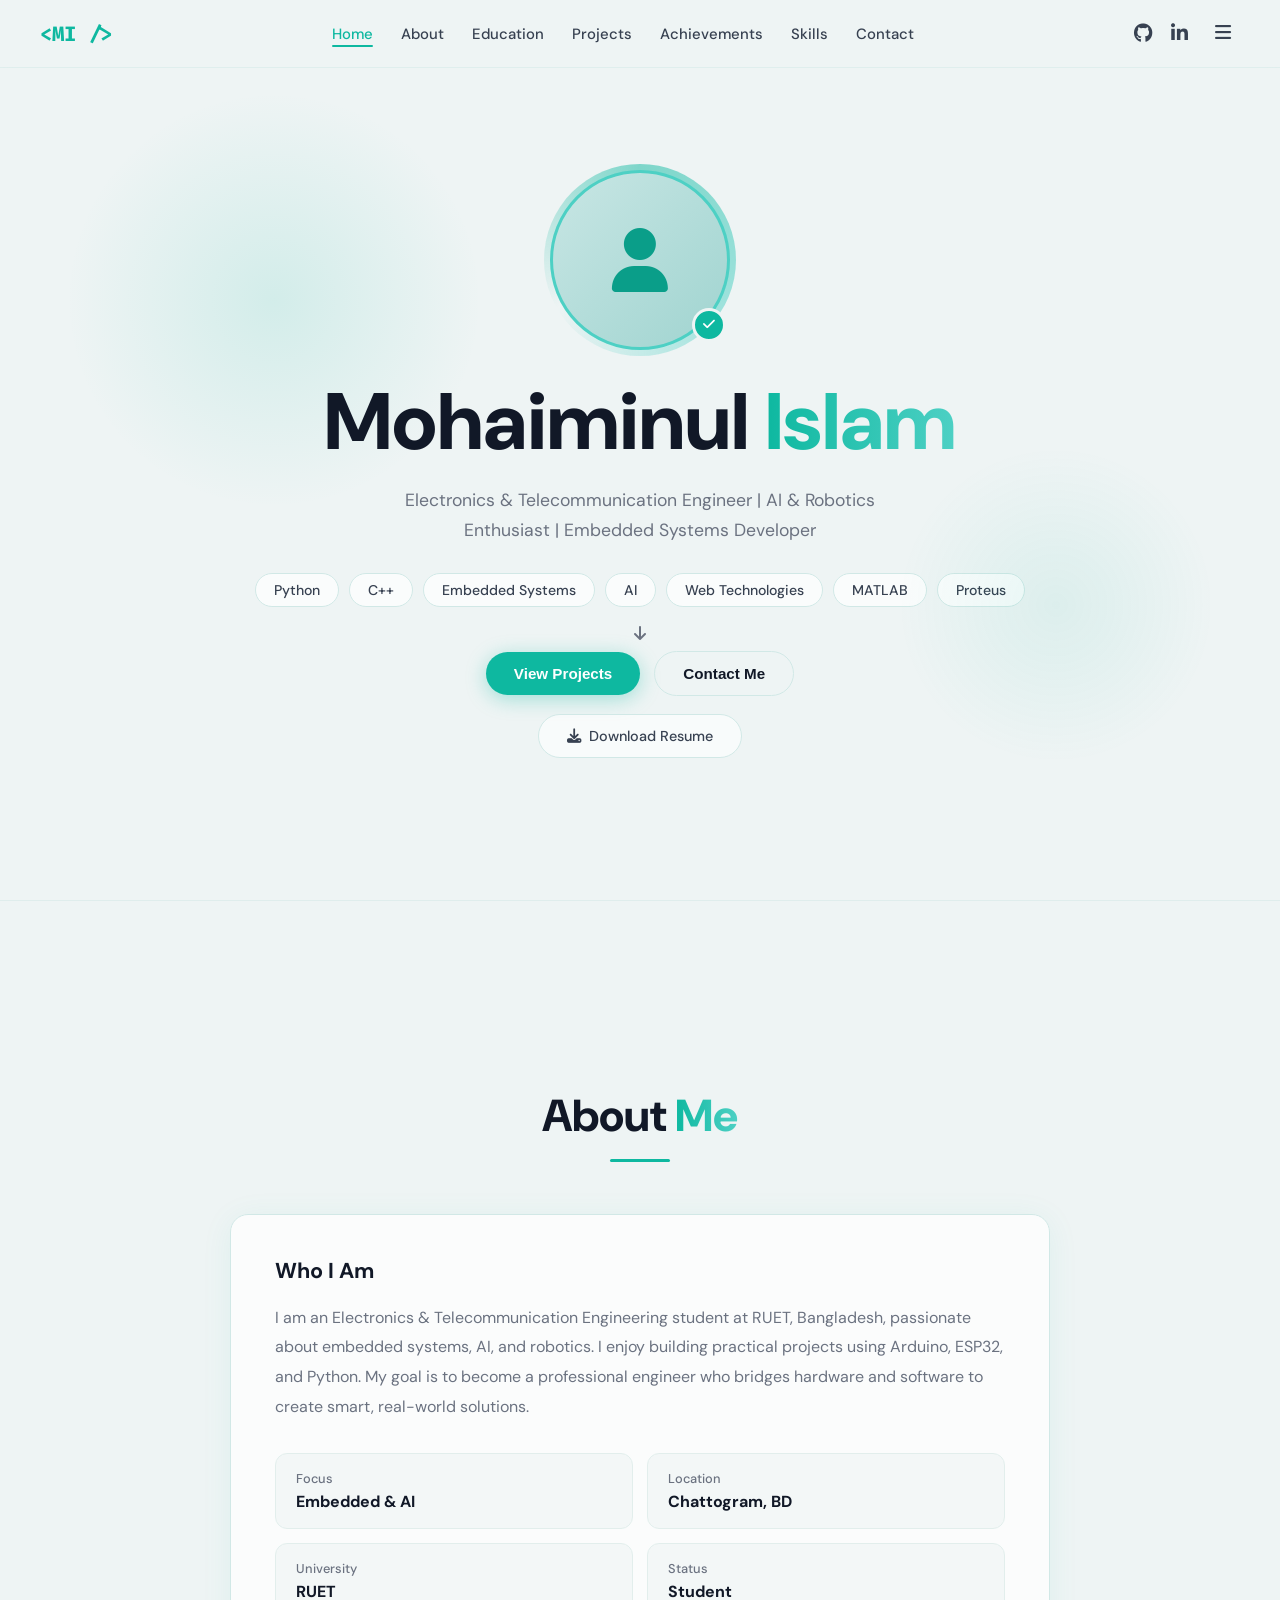
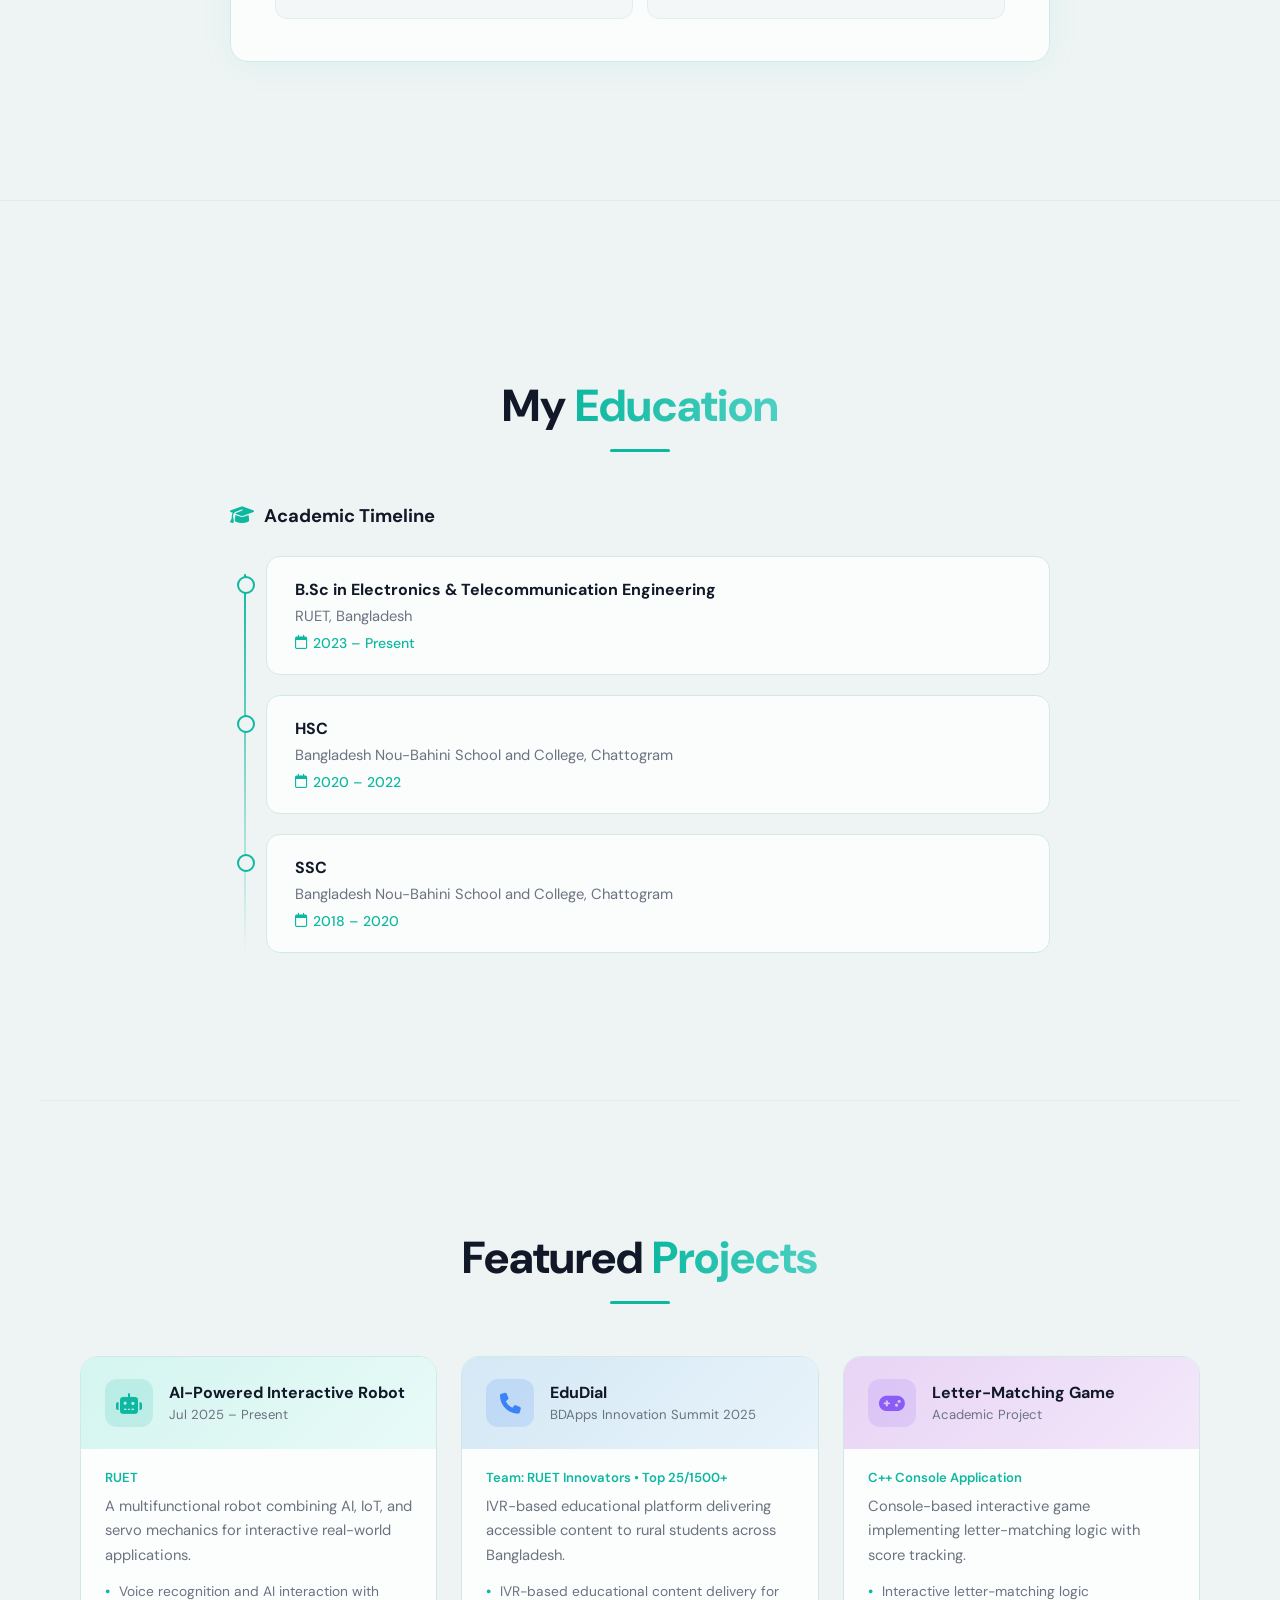
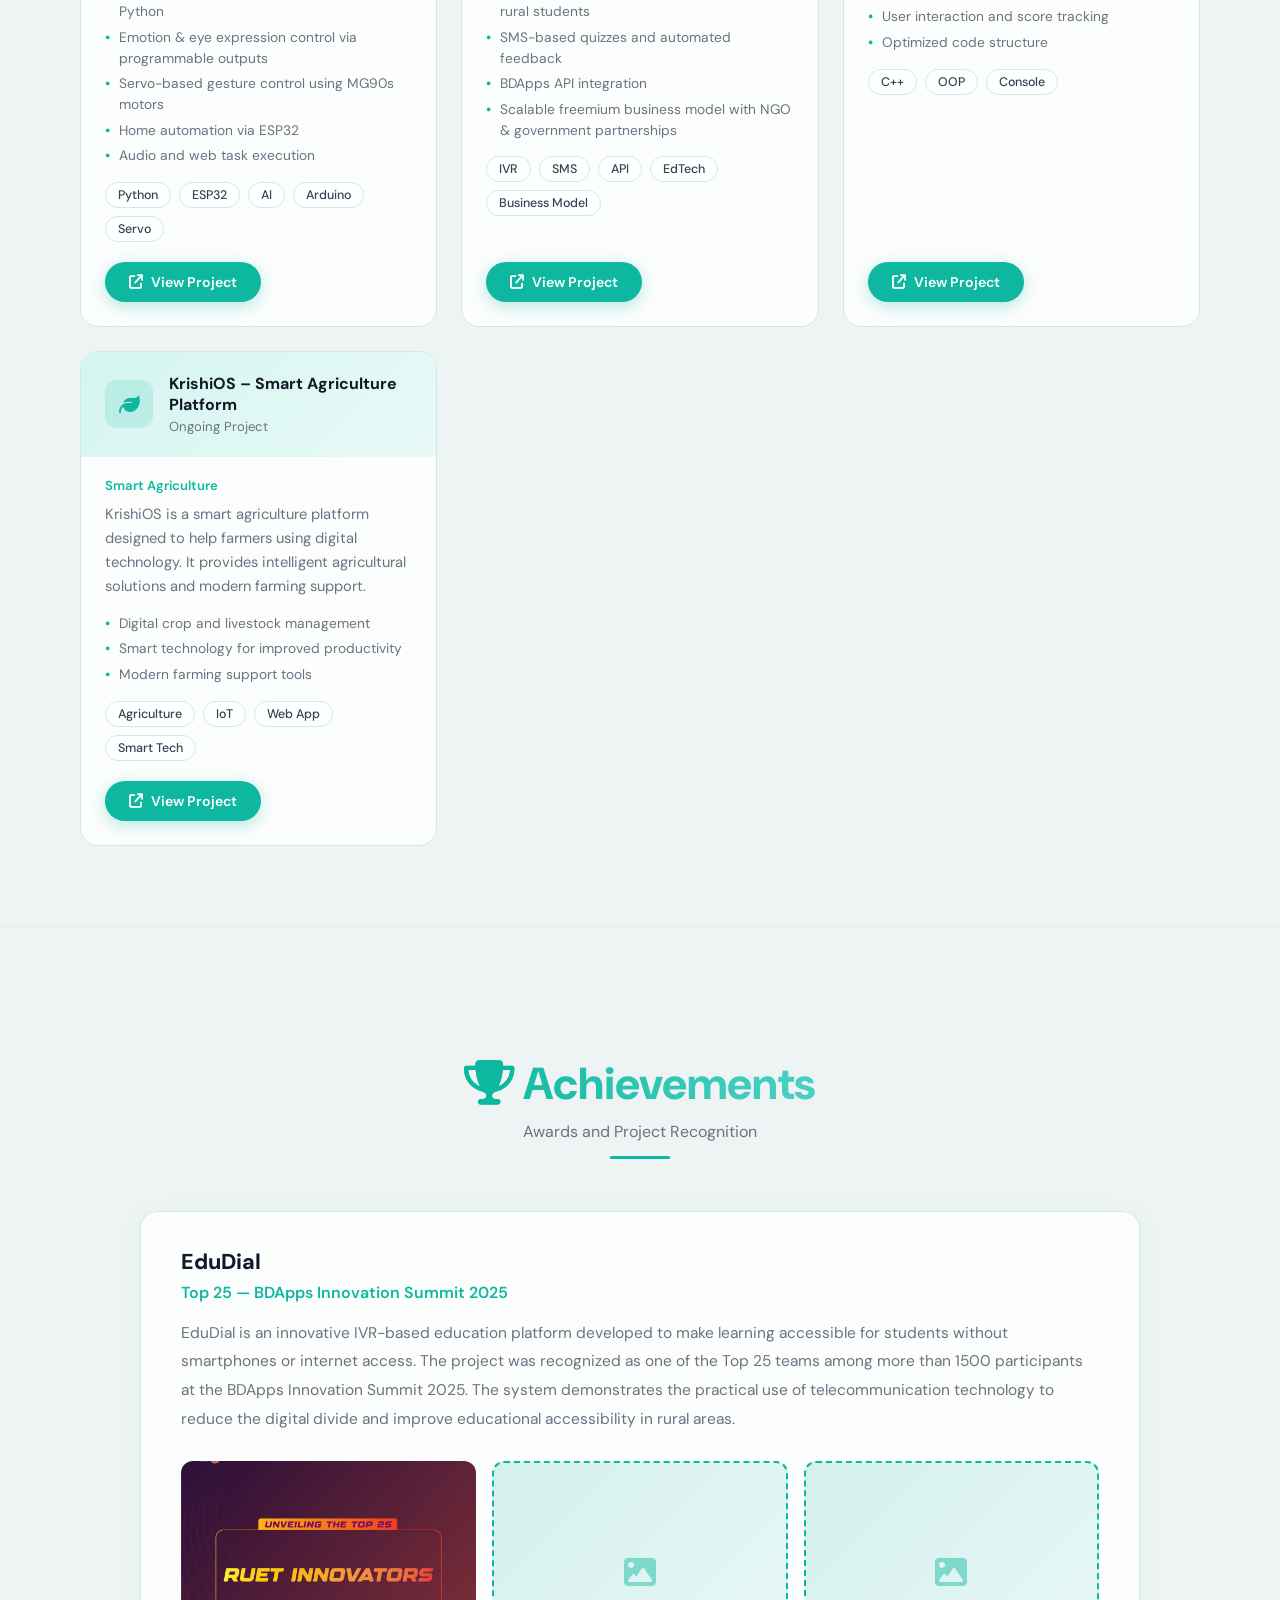
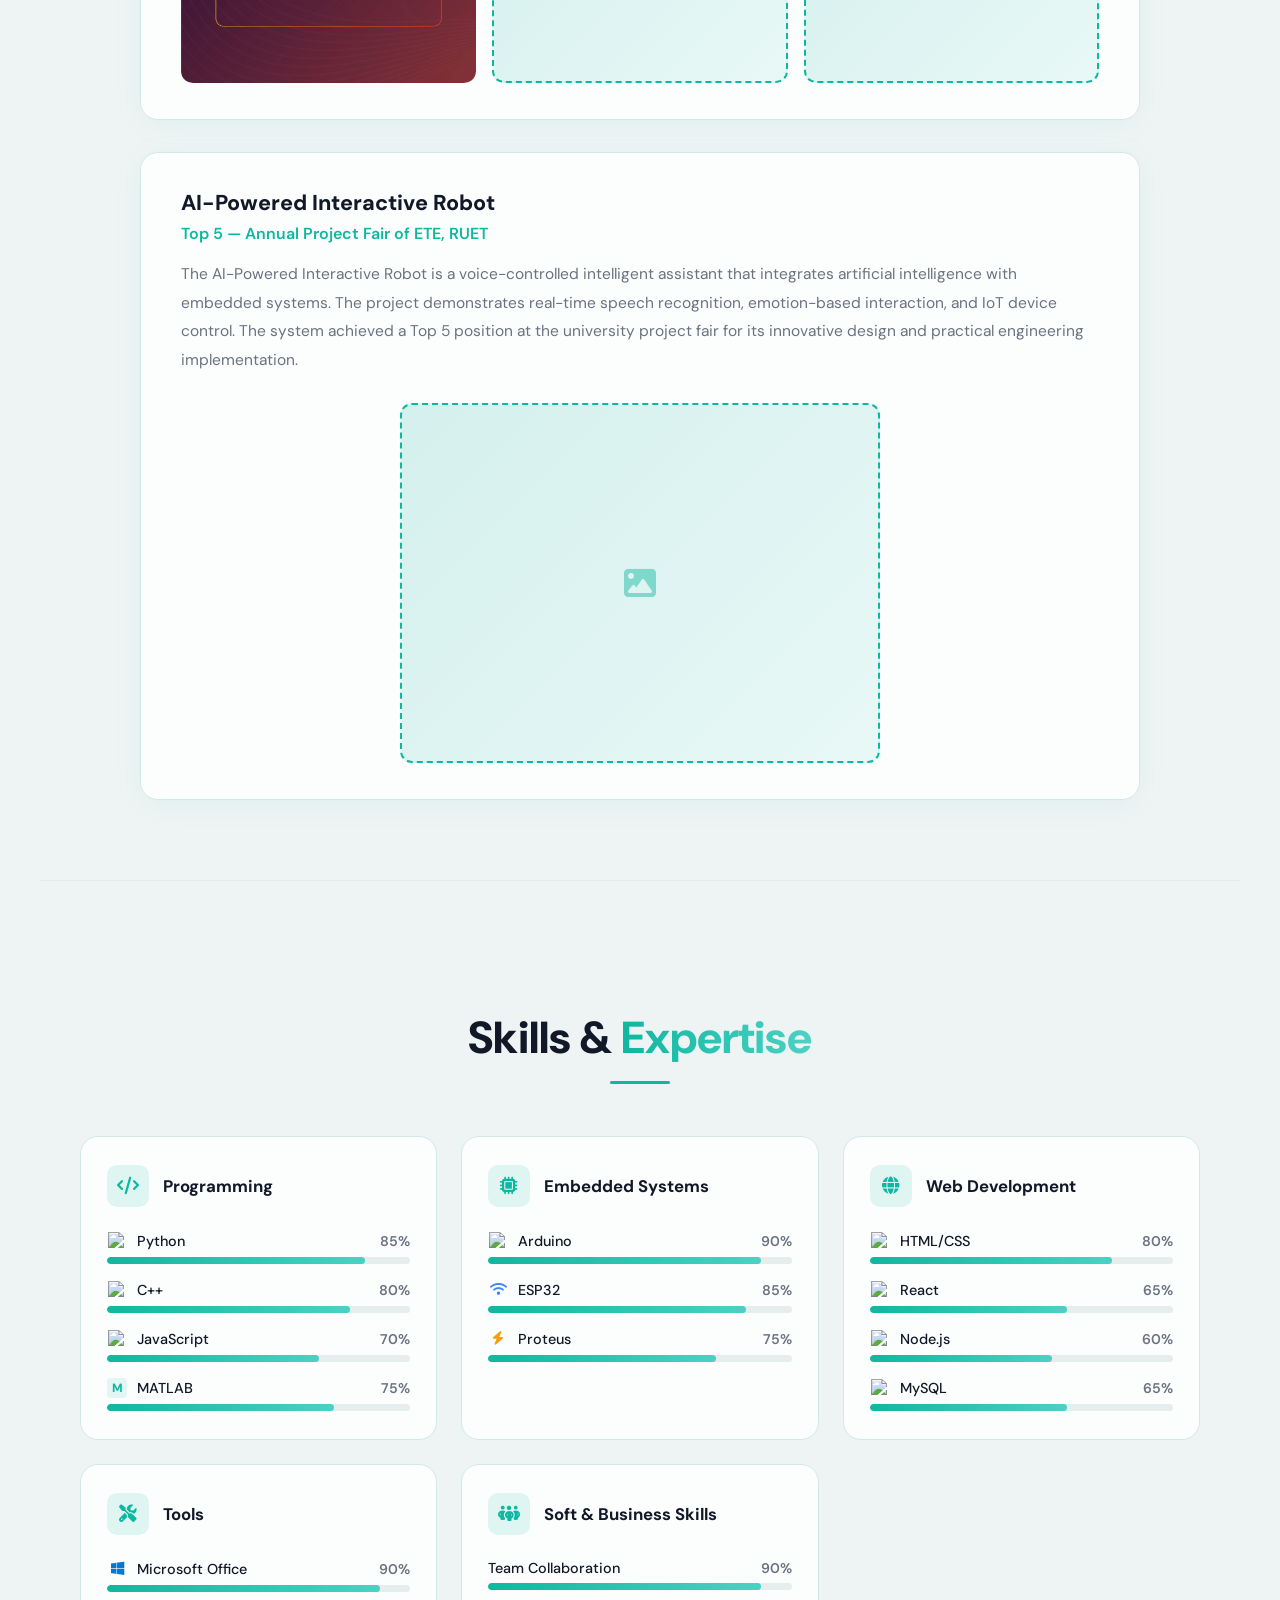
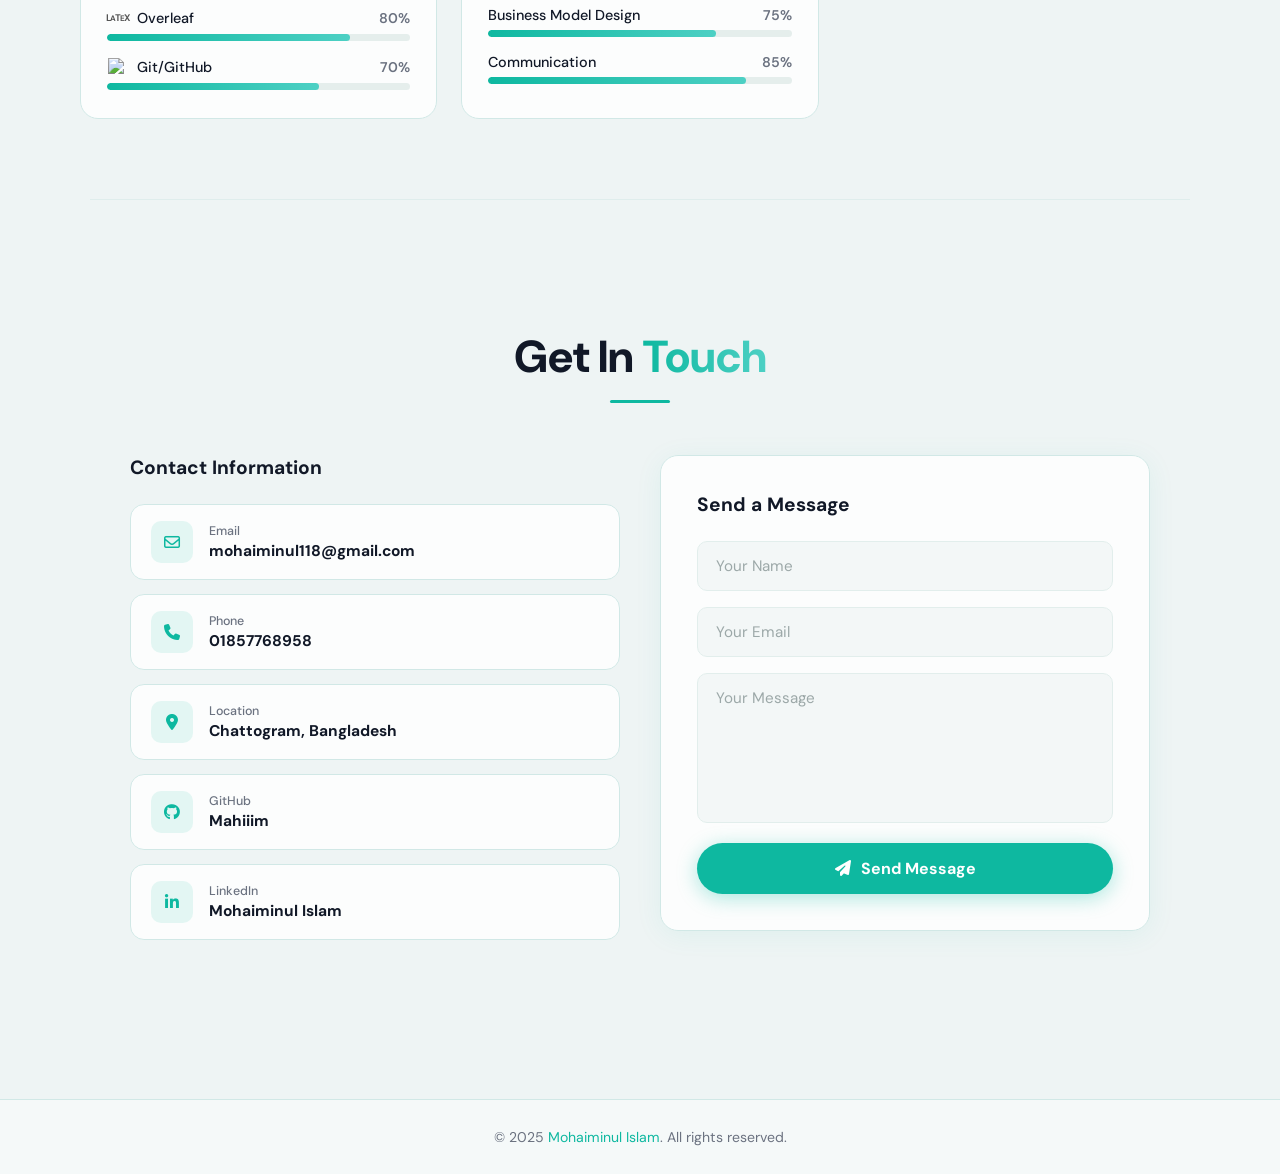
==== commit 5f6178ce: "Updated portfolio" ====
--- a/index.html
+++ b/index.html
@@ -553,10 +553,8 @@
         <div class="contact-form">
           <input type="text" id="userName" class="form-input" placeholder="Your Name" />
           <input type="email" id="userEmail" class="form-input" placeholder="Your Email" />
-          <div class="form-field">
-            <textarea id="userMessage" class="form-textarea" rows="6"></textarea>
-            <label class="form-label">Your Message</label>
-          </div>
+          <textarea id="userMessage" class="form-textarea" placeholder="Your Message" rows="6"></textarea>
+         
           <button class="btn-send" id="sendBtn" onclick="sendMessage()">
             <i class="fa-solid fa-paper-plane"></i> Send Message
           </button>
--- a/css/style.css
+++ b/css/style.css
@@ -1288,6 +1288,7 @@
   margin-top: 4px;
 }
 
+
 .btn-send:hover {
   background: var(--teal-dark);
   transform: translateY(-2px);
--- a/css/darkmode.css
+++ b/css/darkmode.css
@@ -308,4 +308,7 @@
   .mobile-theme-btn {
     display: flex;
   }
-}+}
+
+body.dark .form-label { color: #4a5568; }
+body.dark .form-field:focus-within .form-label { color: var(--teal); }
